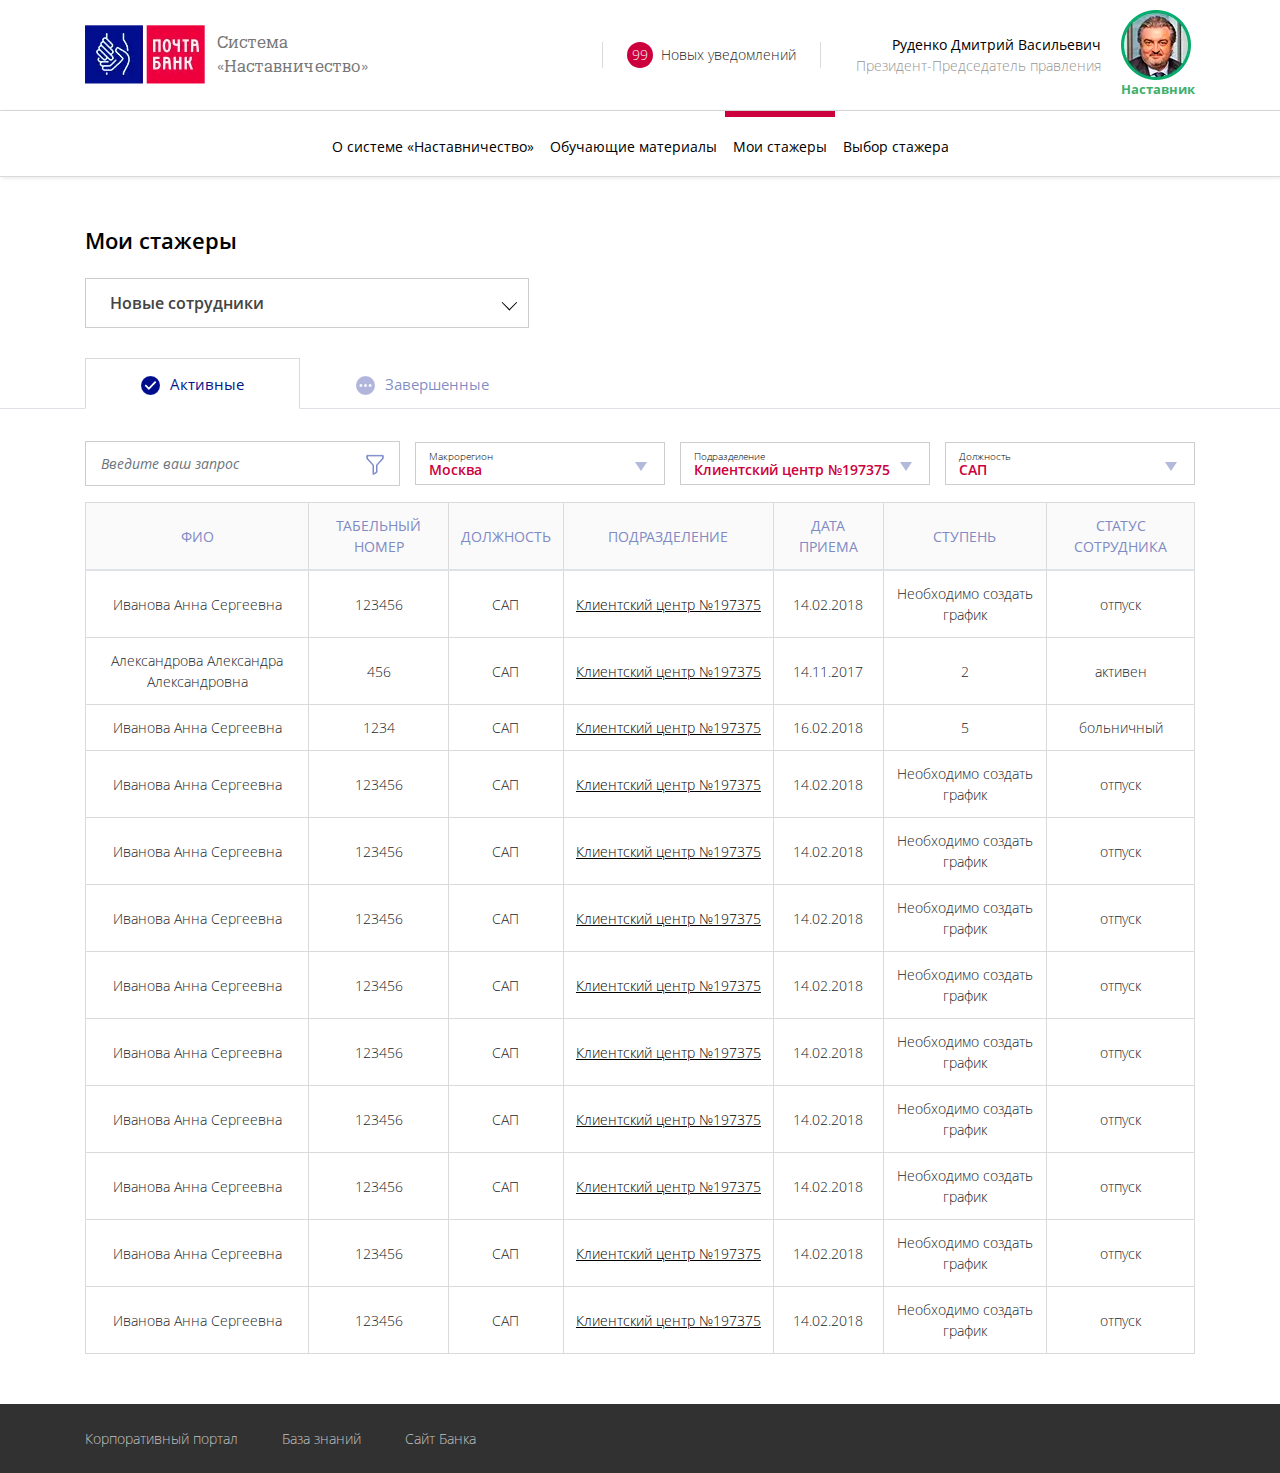
==== pochta_bank_test/index.html @ 2eabc4e5 "pochta" ====
<!DOCTYPE html>
<html lang="ru">
  <head>
    <meta charset="utf-8">
    <meta http-equiv="X-UA-Compatible" content="IE=edge">
    <title>Система 'Наставничество'</title>
    <meta name="theme-color" content="#fff">
    <meta name="apple-mobile-web-app-status-bar-style" content="black-translucent">
    <meta name="viewport" content="width=device-width, user-scalable=no, initial-scale=1.0, maximum-scale=1.0, minimum-scale=1.0">
    <link rel="shortcut icon" href="img/favicons/favicon.ico" type="image/x-icon">
    <link rel="icon" sizes="16x16" href="img/favicons/favicon-16x16.png" type="image/png">
    <link rel="icon" sizes="32x32" href="img/favicons/favicon-32x32.png" type="image/png">
    <link rel="apple-touch-icon-precomposed" href="img/favicons/apple-touch-icon-precomposed.png">
    <link rel="apple-touch-icon" href="img/favicons/apple-touch-icon.png">
    <link rel="apple-touch-icon" sizes="57x57" href="img/favicons/apple-touch-icon-57x57.png">
    <link rel="apple-touch-icon" sizes="60x60" href="img/favicons/apple-touch-icon-60x60.png">
    <link rel="apple-touch-icon" sizes="72x72" href="img/favicons/apple-touch-icon-72x72.png">
    <link rel="apple-touch-icon" sizes="76x76" href="img/favicons/apple-touch-icon-76x76.png">
    <link rel="apple-touch-icon" sizes="114x114" href="img/favicons/apple-touch-icon-114x114.png">
    <link rel="apple-touch-icon" sizes="120x120" href="img/favicons/apple-touch-icon-120x120.png">
    <link rel="apple-touch-icon" sizes="144x144" href="img/favicons/apple-touch-icon-144x144.png">
    <link rel="apple-touch-icon" sizes="152x152" href="img/favicons/apple-touch-icon-152x152.png">
    <link rel="apple-touch-icon" sizes="167x167" href="img/favicons/apple-touch-icon-167x167.png">
    <link rel="apple-touch-icon" sizes="180x180" href="img/favicons/apple-touch-icon-180x180.png">
    <link rel="apple-touch-icon" sizes="1024x1024" href="img/favicons/apple-touch-icon-1024x1024.png">
    <link rel="stylesheet" href="styles/main.min.css">
  </head>
  <body>
    <header>
      <div class="container">
        <div class="row justify-content-between align-items-center">
          <div class="left_part_header d-none d-md-flex">
            <div class="logo d-flex align-items-center"><a href="#"><img src="img/logo.webp" alt="Логотип"></a>
              <div class="logo_caption d-none d-lg-block">Система<br>«Наставничество»</div>
            </div>
          </div>
          <div class="right_part_header d-flex align-items-center">
            <div class="notices  align-items-center d-none d-lg-flex">
              <div class="notice_quantity">99</div>
              <p>Новых уведомлений</p>
            </div>
            <div class="master  d-flex align-items-center justify-content-end">
              <div class="master_name">
                <div class="full_master_name">Руденко Дмитрий Васильевич</div>
                <div class="position d-none d-lg-block">Президент-Председатель правления</div>
                <div class=" d-lg-none master_photo_caption">Наставник</div>
              </div>
              <div class="master_photo d-none d-md-block"><img src="img/user.webp" alt="Наставник">
                <div class="d-none d-lg-block master_photo_caption">Наставник</div>
              </div>
            </div>
            <div class="notices_mobile d-flex align-items-center d-lg-none">
              <div class="mail_img"><img src="img/mail.png" alt="mail">
                <div class="notice_quantity">99</div>
              </div>
            </div>
          </div>
        </div>
      </div>
    </header>
    <section class="header_nav">   
      <div class="container">
        <div class="logo_mobile visible_mobile d-md-none"><img src="img/logo.webp" alt="Логотип"></div>
        <nav class="navbar navbar-expand-md">
          <button class="hamburger_button hamburger d-md-none hamburger--collapse" type="button" data-toggle="collapse" data-target="#navbarSupportedContent" aria-controls="navbarSupportedContent" aria-expanded="false" aria-label="Toggle navigation"><span class="hamburger-box"><span class="hamburger-inner"></span></span><span class="navbar-toggler-icon"></span></button>
          <div class="collapse navbar-collapse" id="navbarSupportedContent">
            <ul class="navbar-nav">
              <li class="nav-item "><a class="nav-link" href="#">О системе «Наставничество»</a></li>
              <li class="nav-item "><a class="nav-link" href="#">Обучающие материалы</a></li>
              <li class="nav-item "><a class="nav-link active" href="#">Мои стажеры</a></li>
              <li class="nav-item "><a class="nav-link" href="#">Выбор стажера</a></li>
            </ul>
          </div>
        </nav>
      </div>
    </section>
    <div class="page_content">
      <div class="container">
        <h1>Мои стажеры</h1>
        <div class="dropdown_select">
          <select class="js-example-basic-single" name="state">
            <option value="new_employee">Новые сотрудники </option>
            <option value="new_employee1">Новые сотрудники 1</option>
            <option value="new_employee2">Новые сотрудники 2</option>
            <option value="new_employee3">Новые сотрудники 3</option>
            <option value="new_employee4">Новые сотрудники 4</option>
          </select>
        </div>
      </div>
    </div>
    <div class="tabs">
      <nav>
        <div class="nav-tabs-block">
          <div class="nav nav-tabs container" id="nav-tab" role="tablist"><a class="nav-item nav-link active" id="tab_active" data-toggle="tab" href="#tab_content_active" role="tab" aria-controls="tab_content_active" aria-selected="true"><img src="img/checked.png" alt="active">Активные</a><a class="nav-item nav-link" id="tab_finished" data-toggle="tab" href="#tab_content_finished" role="tab" aria-controls="tab_content_finished" aria-selected="false"><img src="img/more.png" alt="more">Завершенные</a></div>
        </div>
        <div class="tab-content container" id="nav-tabContent">
          <div class="tab-pane fade show active" id="tab_content_active" role="tabpanel" aria-labelledby="tab_active">
            <div class="table_filter">   
              <nav class="navbar">
                <form class="form-inline">
                  <div class="search_field">
                    <input class="form-control" type="text" placeholder="Введите ваш запрос" aria-label="Search">
                    <button class="search_submit" type="submit"><img src="img/filter.png" alt="Filter"></button>
                  </div>
                  <div class="select"> 
                    <label class="select_sup_label" for="state">Макрорегион        </label>
                    <select class="js-example-basic-single" name="state" id="state">
                      <option value="moscow">Москва</option>
                      <option value="north">Север</option>
                      <option value="ural">Урал</option>
                      <option value="povolzhie_south">Поволжье Юг</option>
                      <option value="povolzhie_north">Поволжье Север</option>
                      <option value="sibir">Сибирь</option>
                    </select>
                  </div>
                  <div class="select">
                    <label class="select_sup_label" for="units">Подразделение          </label>
                    <select class="js-example-basic-single" name="units" id="units">
                      <option value="197375">Клиентский центр №197375</option>
                      <option value="197375">Клиентский центр №197376</option>
                      <option value="197375">Клиентский центр №197377</option>
                      <option value="197375">Клиентский центр №197378</option>
                      <option value="197375">Клиентский центр №197379</option>
                      <option value="197375">Клиентский центр №197380</option>
                      <option value="197375">Клиентский центр №197375</option>
                      <option value="197375">Клиентский центр №197376</option>
                      <option value="197375">Клиентский центр №197377</option>
                      <option value="197375">Клиентский центр №197378</option>
                      <option value="197375">Клиентский центр №197379</option>
                      <option value="197375">Клиентский центр №197380</option>
                      <option value="197375">Клиентский центр №197380</option>
                      <option value="197375">Клиентский центр №197375</option>
                      <option value="197375">Клиентский центр №197376</option>
                      <option value="197375">Клиентский центр №197377</option>
                      <option value="197375">Клиентский центр №197378</option>
                      <option value="197375">Клиентский центр №197379</option>
                      <option value="197375">Клиентский центр №197380</option>
                    </select>
                  </div>
                  <div class="select">
                    <label class="select_sup_label" for="position">Должность      </label>
                    <select class="js-example-basic-single" name="position" id="position">
                      <option value="sap">САП</option>
                      <option value="sap">САП1</option>
                      <option value="sap">САП2</option>
                      <option value="sap">САП3</option>
                      <option value="sap">САП4</option>
                      <option value="sap">САП5</option>
                    </select>
                  </div>
                </form>
              </nav>
            </div>
            <div class="fake_table fake_table1">
              <div></div>
            </div>
            <div class="table table1">  
              <table class="table-hover">
                <thead>
                  <tr>
                    <th scope="col">ФИО</th>
                    <th scope="col">Табельный номер</th>
                    <th scope="col">Должность</th>
                    <th scope="col">Подразделение</th>
                    <th scope="col">Дата приема</th>
                    <th scope="col">Ступень</th>
                    <th scope="col">СТАТУС СОТРУДНИКА</th>
                  </tr>
                </thead>
                <tbody>
                  <tr>           
                    <td>Иванова Анна Сергеевна</td>
                    <td>123456</td>
                    <td>САП</td>
                    <td> <a class="table_units_a" href="#">Клиентский центр №197375</a></td>
                    <td>14.02.2018</td>
                    <td>Необходимо создать график</td>
                    <td>отпуск</td>
                  </tr>
                  <tr>           
                    <td>Александрова Александра Александровна</td>
                    <td>456</td>
                    <td>САП</td>
                    <td> <a class="table_units_a" href="#">Клиентский центр №197375</a></td>
                    <td>14.11.2017</td>
                    <td>2</td>
                    <td>активен</td>
                  </tr>
                  <tr>           
                    <td>Иванова Анна Сергеевна</td>
                    <td>1234</td>
                    <td>САП</td>
                    <td> <a class="table_units_a" href="#">Клиентский центр №197375</a></td>
                    <td>16.02.2018</td>
                    <td>5</td>
                    <td>больничный</td>
                  </tr>
                  <tr>           
                    <td>Иванова Анна Сергеевна</td>
                    <td>123456</td>
                    <td>САП</td>
                    <td> <a class="table_units_a" href="#">Клиентский центр №197375</a></td>
                    <td>14.02.2018</td>
                    <td>Необходимо создать график</td>
                    <td>отпуск</td>
                  </tr>
                  <tr>           
                    <td>Иванова Анна Сергеевна</td>
                    <td>123456</td>
                    <td>САП</td>
                    <td> <a class="table_units_a" href="#">Клиентский центр №197375</a></td>
                    <td>14.02.2018</td>
                    <td>Необходимо создать график</td>
                    <td>отпуск</td>
                  </tr>
                  <tr>           
                    <td>Иванова Анна Сергеевна</td>
                    <td>123456</td>
                    <td>САП</td>
                    <td> <a class="table_units_a" href="#">Клиентский центр №197375</a></td>
                    <td>14.02.2018</td>
                    <td>Необходимо создать график</td>
                    <td>отпуск</td>
                  </tr>
                  <tr>           
                    <td>Иванова Анна Сергеевна</td>
                    <td>123456</td>
                    <td>САП</td>
                    <td> <a class="table_units_a" href="#">Клиентский центр №197375</a></td>
                    <td>14.02.2018</td>
                    <td>Необходимо создать график</td>
                    <td>отпуск</td>
                  </tr>
                  <tr>           
                    <td>Иванова Анна Сергеевна</td>
                    <td>123456</td>
                    <td>САП</td>
                    <td> <a class="table_units_a" href="#">Клиентский центр №197375</a></td>
                    <td>14.02.2018</td>
                    <td>Необходимо создать график</td>
                    <td>отпуск</td>
                  </tr>
                  <tr>           
                    <td>Иванова Анна Сергеевна</td>
                    <td>123456</td>
                    <td>САП</td>
                    <td> <a class="table_units_a" href="#">Клиентский центр №197375</a></td>
                    <td>14.02.2018</td>
                    <td>Необходимо создать график</td>
                    <td>отпуск</td>
                  </tr>
                  <tr>           
                    <td>Иванова Анна Сергеевна</td>
                    <td>123456</td>
                    <td>САП</td>
                    <td> <a class="table_units_a" href="#">Клиентский центр №197375</a></td>
                    <td>14.02.2018</td>
                    <td>Необходимо создать график</td>
                    <td>отпуск</td>
                  </tr>
                  <tr>           
                    <td>Иванова Анна Сергеевна</td>
                    <td>123456</td>
                    <td>САП</td>
                    <td> <a class="table_units_a" href="#">Клиентский центр №197375</a></td>
                    <td>14.02.2018</td>
                    <td>Необходимо создать график</td>
                    <td>отпуск</td>
                  </tr>
                  <tr>           
                    <td>Иванова Анна Сергеевна</td>
                    <td>123456</td>
                    <td>САП</td>
                    <td> <a class="table_units_a" href="#">Клиентский центр №197375</a></td>
                    <td>14.02.2018</td>
                    <td>Необходимо создать график</td>
                    <td>отпуск</td>
                  </tr>
                </tbody>
              </table>
            </div>
          </div>
          <div class="tab-pane fade" id="tab_content_finished" role="tabpanel" aria-labelledby="tab_finished">
            <div class="table_filter">   
              <nav class="navbar">
                <form class="form-inline">
                  <div class="search_field">
                    <input class="form-control" type="text" placeholder="Введите ваш запрос" aria-label="Search">
                    <button class="search_submit" type="submit"><img src="img/filter.png" alt="Filter"></button>
                  </div>
                  <div class="select"> 
                    <label class="select_sup_label" for="state2">Макрорегион        </label>
                    <select class="js-example-basic-single" name="state" id="state2">
                      <option value="moscow">Москва</option>
                      <option value="north">Север</option>
                      <option value="ural">Урал</option>
                      <option value="povolzhie_south">Поволжье Юг</option>
                      <option value="povolzhie_north">Поволжье Север</option>
                      <option value="sibir">Сибирь</option>
                    </select>
                  </div>
                  <div class="select">
                    <label class="select_sup_label" for="units2">Подразделение          </label>
                    <select class="js-example-basic-single" name="units" id="units2">
                      <option value="197375">Клиентский центр №197375</option>
                      <option value="197375">Клиентский центр №197376</option>
                      <option value="197375">Клиентский центр №197377</option>
                      <option value="197375">Клиентский центр №197378</option>
                      <option value="197375">Клиентский центр №197379</option>
                      <option value="197375">Клиентский центр №197380</option>
                    </select>
                  </div>
                  <div class="select">
                    <label class="select_sup_label" for="position2">Должность      </label>
                    <select class="js-example-basic-single" name="position" id="position2">
                      <option value="sap">САП</option>
                      <option value="sap">САП1</option>
                      <option value="sap">САП2</option>
                      <option value="sap">САП3</option>
                      <option value="sap">САП4</option>
                      <option value="sap">САП5</option>
                    </select>
                  </div>
                </form>
              </nav>
            </div>
            <div class="fake_table fake_table2">
              <div></div>
            </div>
            <div class="table table2">
              <table class="table-hover"> 
                <thead>
                  <tr>
                    <th scope="col">ФИО</th>
                    <th scope="col">Табельный номер</th>
                    <th scope="col">Должность</th>
                    <th scope="col">Подразделение</th>
                    <th scope="col">Дата приема</th>
                    <th scope="col">Ступень</th>
                    <th scope="col">СТАТУС СОТРУДНИКА</th>
                  </tr>
                </thead>
                <tbody>
                  <tr>           
                    <td>Иванова Анна Сергеевна</td>
                    <td>123456</td>
                    <td>САП</td>
                    <td> <a class="table_units_a" href="#">Клиентский центр №197375</a></td>
                    <td>14.02.2018</td>
                    <td>Необходимо создать график</td>
                    <td>отпуск</td>
                  </tr>
                  <tr>           
                    <td>Александрова Александра Александровна</td>
                    <td>456</td>
                    <td>САП</td>
                    <td> <a class="table_units_a" href="#">Клиентский центр №197375</a></td>
                    <td>14.11.2017</td>
                    <td>2</td>
                    <td>активен</td>
                  </tr>
                  <tr>           
                    <td>Иванова Анна Сергеевна</td>
                    <td>1234</td>
                    <td>САП</td>
                    <td> <a class="table_units_a" href="#">Клиентский центр №197375</a></td>
                    <td>16.02.2018</td>
                    <td>5</td>
                    <td>больничный</td>
                  </tr>
                  <tr>           
                    <td>Иванова Анна Сергеевна</td>
                    <td>123456</td>
                    <td>САП</td>
                    <td> <a class="table_units_a" href="#">Клиентский центр №197375</a></td>
                    <td>14.02.2018</td>
                    <td>Необходимо создать график</td>
                    <td>отпуск</td>
                  </tr>
                  <tr>           
                    <td>Иванова Анна Сергеевна</td>
                    <td>123456</td>
                    <td>САП</td>
                    <td> <a class="table_units_a" href="#">Клиентский центр №197375</a></td>
                    <td>14.02.2018</td>
                    <td>Необходимо создать график</td>
                    <td>отпуск</td>
                  </tr>
                  <tr>           
                    <td>Иванова Анна Сергеевна</td>
                    <td>123456</td>
                    <td>САП</td>
                    <td> <a class="table_units_a" href="#">Клиентский центр №197375</a></td>
                    <td>14.02.2018</td>
                    <td>Необходимо создать график</td>
                    <td>отпуск</td>
                  </tr>
                  <tr>           
                    <td>Иванова Анна Сергеевна</td>
                    <td>123456</td>
                    <td>САП</td>
                    <td> <a class="table_units_a" href="#">Клиентский центр №197375</a></td>
                    <td>14.02.2018</td>
                    <td>Необходимо создать график</td>
                    <td>отпуск</td>
                  </tr>
                  <tr>           
                    <td>Иванова Анна Сергеевна</td>
                    <td>123456</td>
                    <td>САП</td>
                    <td> <a class="table_units_a" href="#">Клиентский центр №197375</a></td>
                    <td>14.02.2018</td>
                    <td>Необходимо создать график</td>
                    <td>отпуск</td>
                  </tr>
                  <tr>           
                    <td>Иванова Анна Сергеевна</td>
                    <td>123456</td>
                    <td>САП</td>
                    <td> <a class="table_units_a" href="#">Клиентский центр №197375</a></td>
                    <td>14.02.2018</td>
                    <td>Необходимо создать график</td>
                    <td>отпуск</td>
                  </tr>
                  <tr>           
                    <td>Иванова Анна Сергеевна</td>
                    <td>123456</td>
                    <td>САП</td>
                    <td> <a class="table_units_a" href="#">Клиентский центр №197375</a></td>
                    <td>14.02.2018</td>
                    <td>Необходимо создать график</td>
                    <td>отпуск</td>
                  </tr>
                  <tr>           
                    <td>Иванова Анна Сергеевна</td>
                    <td>123456</td>
                    <td>САП</td>
                    <td> <a class="table_units_a" href="#">Клиентский центр №197375</a></td>
                    <td>14.02.2018</td>
                    <td>Необходимо создать график</td>
                    <td>отпуск</td>
                  </tr>
                  <tr>           
                    <td>Иванова Анна Сергеевна</td>
                    <td>123456</td>
                    <td>САП</td>
                    <td> <a class="table_units_a" href="#">Клиентский центр №197375</a></td>
                    <td>14.02.2018</td>
                    <td>Необходимо создать график</td>
                    <td>отпуск</td>
                  </tr>
                </tbody>
              </table>
            </div>
          </div>
        </div>
      </nav>
    </div>
    <footer>
      <div class="container">
        <div class="row"><a class="footer_nav_a" href="#">Корпоративный портал</a><a class="footer_nav_a" href="#">База знаний</a><a class="footer_nav_a" href="#">Сайт Банка</a></div>
      </div>
    </footer>
    <script src="js/main.min.js"></script>
    <script src="js/vendor.min.js"></script>
  </body>
</html>
---- pochta_bank_test/styles/main.min.css ----
abbr[title]{-webkit-text-decoration:underline dotted}button,input,optgroup,select,textarea{font-family:inherit;font-size:100%;line-height:1.15}[type=button]:-moz-focusring,[type=reset]:-moz-focusring,[type=submit]:-moz-focusring,button:-moz-focusring{outline:ButtonText dotted 1px}legend{-webkit-box-sizing:border-box;box-sizing:border-box;color:inherit;max-width:100%}[type=checkbox],[type=radio]{-webkit-box-sizing:border-box;box-sizing:border-box;padding:0}[type=search]{-webkit-appearance:textfield;outline-offset:-2px;outline-offset:-2px;-webkit-appearance:none}::-webkit-file-upload-button{-webkit-appearance:button;font:inherit}details{display:block}:root{--blue:#007bff;--indigo:#6610f2;--purple:#6f42c1;--pink:#e83e8c;--red:#dc3545;--orange:#fd7e14;--yellow:#ffc107;--green:#28a745;--teal:#20c997;--cyan:#17a2b8;--white:#fff;--gray:#6c757d;--gray-dark:#343a40;--primary:#007bff;--secondary:#6c757d;--success:#28a745;--info:#17a2b8;--warning:#ffc107;--danger:#dc3545;--light:#f8f9fa;--dark:#343a40;--breakpoint-xs:0;--breakpoint-sm:576px;--breakpoint-md:768px;--breakpoint-lg:992px;--breakpoint-xl:1200px;--font-family-sans-serif:-apple-system,BlinkMacSystemFont,"Segoe UI",Roboto,"Helvetica Neue",Arial,"Noto Sans",sans-serif,"Apple Color Emoji","Segoe UI Emoji","Segoe UI Symbol","Noto Color Emoji";--font-family-monospace:SFMono-Regular,Menlo,Monaco,Consolas,"Liberation Mono","Courier New",monospace}*,::after,::before{-webkit-box-sizing:border-box;box-sizing:border-box}html{-webkit-text-size-adjust:100%;font-family:sans-serif;line-height:1.15;-webkit-text-size-adjust:100%;-webkit-tap-highlight-color:rgba(0,0,0,0)}article,aside,figcaption,figure,footer,header,hgroup,main,nav,section{display:block}body{margin:0;font-family:-apple-system,BlinkMacSystemFont,"Segoe UI",Roboto,"Helvetica Neue",Arial,"Noto Sans",sans-serif,"Apple Color Emoji","Segoe UI Emoji","Segoe UI Symbol","Noto Color Emoji";line-height:1.5}[tabindex="-1"]:focus{outline:0!important}hr{-webkit-box-sizing:content-box;box-sizing:content-box;height:0;overflow:visible}dl,ol,p,ul{margin-top:0;margin-bottom:1rem}abbr[data-original-title],abbr[title]{text-decoration:underline;-webkit-text-decoration:underline dotted;text-decoration:underline dotted;cursor:help;border-bottom:0;-webkit-text-decoration-skip-ink:none;text-decoration-skip-ink:none}address{margin-bottom:1rem;font-style:normal;line-height:inherit}ol ol,ol ul,ul ol,ul ul{margin-bottom:0}dt{font-weight:700}dd{margin-bottom:.5rem;margin-left:0}blockquote,figure{margin:0 0 1rem}b,strong{font-weight:bolder}sub,sup{position:relative;font-size:75%;line-height:0;vertical-align:baseline}sub{bottom:-.25em}sup{top:-.5em}a{color:#007bff;text-decoration:none;background-color:transparent}a:hover{color:#0056b3;text-decoration:underline}a:not([href]):not([tabindex]){color:inherit;text-decoration:none}a:not([href]):not([tabindex]):focus,a:not([href]):not([tabindex]):hover{color:inherit;text-decoration:none}a:not([href]):not([tabindex]):focus{outline:0}code,kbd,pre,samp{font-family:SFMono-Regular,Menlo,Monaco,Consolas,"Liberation Mono","Courier New",monospace;font-size:1em}pre{margin-top:0;margin-bottom:1rem;overflow:auto}img{vertical-align:middle;border-style:none}svg{overflow:hidden;vertical-align:middle}table{border-collapse:collapse}caption{padding-top:.75rem;padding-bottom:.75rem;color:#6c757d;text-align:left;caption-side:bottom}th{text-align:inherit}label{display:inline-block;margin-bottom:.5rem}button{border-radius:0}button:focus{outline:dotted 1px;outline:-webkit-focus-ring-color auto 5px}button,input,optgroup,select,textarea{margin:0;font-family:inherit;font-size:inherit;line-height:inherit}button,input{overflow:visible}button,select{text-transform:none}select{word-wrap:normal}[type=button],[type=reset],[type=submit],button{-webkit-appearance:button}[type=button]:not(:disabled),[type=reset]:not(:disabled),[type=submit]:not(:disabled),button:not(:disabled){cursor:pointer}[type=button]::-moz-focus-inner,[type=reset]::-moz-focus-inner,[type=submit]::-moz-focus-inner,button::-moz-focus-inner{padding:0;border-style:none}input[type=checkbox],input[type=radio]{-webkit-box-sizing:border-box;box-sizing:border-box;padding:0}input[type=date],input[type=datetime-local],input[type=month],input[type=time]{-webkit-appearance:listbox}textarea{overflow:auto;resize:vertical}fieldset{min-width:0;padding:0;margin:0;border:0}legend{display:block;width:100%;max-width:100%;padding:0;margin-bottom:.5rem;font-size:1.5rem;line-height:inherit;color:inherit;white-space:normal}progress{vertical-align:baseline}[type=number]::-webkit-inner-spin-button,[type=number]::-webkit-outer-spin-button{height:auto}[type=search]::-webkit-search-decoration{-webkit-appearance:none}::-webkit-file-upload-button{font:inherit;-webkit-appearance:button}output{display:inline-block}summary{display:list-item;cursor:pointer}template{display:none}[hidden]{display:none!important}.h1,.h2,.h3,.h4,.h5,.h6,h1,h2,h3,h4,h5,h6{margin-bottom:.5rem;font-weight:500;line-height:1.2}.h1,h1{font-size:2.5rem}.h2,h2{font-size:2rem}.h3,h3{font-size:1.75rem}.h4,h4{font-size:1.5rem}.h5,h5{font-size:1.25rem}.h6,h6{font-size:1rem}.lead{font-size:1.25rem;font-weight:300}.display-1{font-size:6rem;font-weight:300;line-height:1.2}.display-2{font-size:5.5rem;font-weight:300;line-height:1.2}.display-3{font-size:4.5rem;font-weight:300;line-height:1.2}.display-4{font-size:3.5rem;font-weight:300;line-height:1.2}hr{margin-top:1rem;margin-bottom:1rem;border:0;border-top:1px solid rgba(0,0,0,.1)}.small,small{font-size:80%;font-weight:400}.mark,mark{padding:.2em;background-color:#fcf8e3}.list-inline,.list-unstyled{padding-left:0;list-style:none}.list-inline-item{display:inline-block}.list-inline-item:not(:last-child){margin-right:.5rem}.initialism{font-size:90%;text-transform:uppercase}.blockquote{margin-bottom:1rem;font-size:1.25rem}.blockquote-footer{display:block;font-size:80%;color:#6c757d}.blockquote-footer::before{content:"\2014\00A0"}.img-fluid{max-width:100%;height:auto}.img-thumbnail{padding:.25rem;background-color:#fff;border:1px solid #dee2e6;border-radius:.25rem;max-width:100%;height:auto}.figure{display:inline-block}.figure-img{margin-bottom:.5rem;line-height:1}.figure-caption{font-size:90%;color:#6c757d}code{font-size:87.5%;color:#e83e8c;word-break:break-word}a>code{color:inherit}kbd{padding:.2rem .4rem;font-size:87.5%;color:#fff;background-color:#212529;border-radius:.2rem}kbd kbd{padding:0;font-size:100%;font-weight:700}pre{display:block;font-size:87.5%;color:#212529}pre code{font-size:inherit;color:inherit;word-break:normal}.pre-scrollable{max-height:340px;overflow-y:scroll}.container,.container-fluid{width:100%;padding-right:15px;padding-left:15px;margin-right:auto;margin-left:auto}.row{display:-webkit-box;display:-ms-flexbox;display:flex;-ms-flex-wrap:wrap;flex-wrap:wrap}.no-gutters{margin-right:0;margin-left:0}.no-gutters>.col,.no-gutters>[class*=col-]{padding-right:0;padding-left:0}.col,.col-1,.col-10,.col-11,.col-12,.col-2,.col-3,.col-4,.col-5,.col-6,.col-7,.col-8,.col-9,.col-auto,.col-lg,.col-lg-1,.col-lg-10,.col-lg-11,.col-lg-12,.col-lg-2,.col-lg-3,.col-lg-4,.col-lg-5,.col-lg-6,.col-lg-7,.col-lg-8,.col-lg-9,.col-lg-auto,.col-md,.col-md-1,.col-md-10,.col-md-11,.col-md-12,.col-md-2,.col-md-3,.col-md-4,.col-md-5,.col-md-6,.col-md-7,.col-md-8,.col-md-9,.col-md-auto,.col-sm,.col-sm-1,.col-sm-10,.col-sm-11,.col-sm-12,.col-sm-2,.col-sm-3,.col-sm-4,.col-sm-5,.col-sm-6,.col-sm-7,.col-sm-8,.col-sm-9,.col-sm-auto,.col-xl,.col-xl-1,.col-xl-10,.col-xl-11,.col-xl-12,.col-xl-2,.col-xl-3,.col-xl-4,.col-xl-5,.col-xl-6,.col-xl-7,.col-xl-8,.col-xl-9,.col-xl-auto{position:relative;width:100%;padding-right:15px;padding-left:15px}.col{-ms-flex-preferred-size:0;flex-basis:0;-webkit-box-flex:1;-ms-flex-positive:1;flex-grow:1;max-width:100%}.col-auto{-webkit-box-flex:0;-ms-flex:0 0 auto;flex:0 0 auto;width:auto;max-width:100%}.col-1{-webkit-box-flex:0;-ms-flex:0 0 8.33333%;flex:0 0 8.33333%;max-width:8.33333%}.col-2{-webkit-box-flex:0;-ms-flex:0 0 16.66667%;flex:0 0 16.66667%;max-width:16.66667%}.col-3{-webkit-box-flex:0;-ms-flex:0 0 25%;flex:0 0 25%;max-width:25%}.col-4{-webkit-box-flex:0;-ms-flex:0 0 33.33333%;flex:0 0 33.33333%;max-width:33.33333%}.col-5{-webkit-box-flex:0;-ms-flex:0 0 41.66667%;flex:0 0 41.66667%;max-width:41.66667%}.col-6{-webkit-box-flex:0;-ms-flex:0 0 50%;flex:0 0 50%;max-width:50%}.col-7{-webkit-box-flex:0;-ms-flex:0 0 58.33333%;flex:0 0 58.33333%;max-width:58.33333%}.col-8{-webkit-box-flex:0;-ms-flex:0 0 66.66667%;flex:0 0 66.66667%;max-width:66.66667%}.col-9{-webkit-box-flex:0;-ms-flex:0 0 75%;flex:0 0 75%;max-width:75%}.col-10{-webkit-box-flex:0;-ms-flex:0 0 83.33333%;flex:0 0 83.33333%;max-width:83.33333%}.col-11{-webkit-box-flex:0;-ms-flex:0 0 91.66667%;flex:0 0 91.66667%;max-width:91.66667%}.col-12{-webkit-box-flex:0;-ms-flex:0 0 100%;flex:0 0 100%;max-width:100%}.order-first{-webkit-box-ordinal-group:0;-ms-flex-order:-1;order:-1}.order-last{-webkit-box-ordinal-group:14;-ms-flex-order:13;order:13}.order-0{-webkit-box-ordinal-group:1;-ms-flex-order:0;order:0}.order-1{-webkit-box-ordinal-group:2;-ms-flex-order:1;order:1}.order-2{-webkit-box-ordinal-group:3;-ms-flex-order:2;order:2}.order-3{-webkit-box-ordinal-group:4;-ms-flex-order:3;order:3}.order-4{-webkit-box-ordinal-group:5;-ms-flex-order:4;order:4}.order-5{-webkit-box-ordinal-group:6;-ms-flex-order:5;order:5}.order-6{-webkit-box-ordinal-group:7;-ms-flex-order:6;order:6}.order-7{-webkit-box-ordinal-group:8;-ms-flex-order:7;order:7}.order-8{-webkit-box-ordinal-group:9;-ms-flex-order:8;order:8}.order-9{-webkit-box-ordinal-group:10;-ms-flex-order:9;order:9}.order-10{-webkit-box-ordinal-group:11;-ms-flex-order:10;order:10}.order-11{-webkit-box-ordinal-group:12;-ms-flex-order:11;order:11}.order-12{-webkit-box-ordinal-group:13;-ms-flex-order:12;order:12}.offset-1{margin-left:8.33333%}.offset-2{margin-left:16.66667%}.offset-3{margin-left:25%}.offset-4{margin-left:33.33333%}.offset-5{margin-left:41.66667%}.offset-6{margin-left:50%}.offset-7{margin-left:58.33333%}.offset-8{margin-left:66.66667%}.offset-9{margin-left:75%}.offset-10{margin-left:83.33333%}.offset-11{margin-left:91.66667%}.table{width:100%;color:#212529}.table td,.table th{padding:.75rem;border-top:1px solid #dee2e6}.table thead th{border-bottom:2px solid #dee2e6;background-color:#fafafa;color:#7f8ac4;vertical-align:middle;text-transform:uppercase;font-weight:400}.table tbody+tbody{border-top:2px solid #dee2e6}.table-sm td,.table-sm th{padding:.3rem}.table-bordered,.table-bordered td,.table-bordered th{border:1px solid #dee2e6}.table-bordered thead td,.table-bordered thead th{border-bottom-width:2px}.table-borderless tbody+tbody,.table-borderless td,.table-borderless th,.table-borderless thead th{border:0}.table-striped tbody tr:nth-of-type(odd){background-color:rgba(0,0,0,.05)}.table-hover tbody tr:hover{color:#212529;background-color:rgba(0,0,0,.075)}.table-primary,.table-primary>td,.table-primary>th{background-color:#b8daff}.table-primary tbody+tbody,.table-primary td,.table-primary th,.table-primary thead th{border-color:#7abaff}.table-hover .table-primary:hover,.table-hover .table-primary:hover>td,.table-hover .table-primary:hover>th{background-color:#9fcdff}.table-secondary,.table-secondary>td,.table-secondary>th{background-color:#d6d8db}.table-secondary tbody+tbody,.table-secondary td,.table-secondary th,.table-secondary thead th{border-color:#b3b7bb}.table-hover .table-secondary:hover,.table-hover .table-secondary:hover>td,.table-hover .table-secondary:hover>th{background-color:#c8cbcf}.table-success,.table-success>td,.table-success>th{background-color:#c3e6cb}.table-success tbody+tbody,.table-success td,.table-success th,.table-success thead th{border-color:#8fd19e}.table-hover .table-success:hover,.table-hover .table-success:hover>td,.table-hover .table-success:hover>th{background-color:#b1dfbb}.table-info,.table-info>td,.table-info>th{background-color:#bee5eb}.table-info tbody+tbody,.table-info td,.table-info th,.table-info thead th{border-color:#86cfda}.table-hover .table-info:hover,.table-hover .table-info:hover>td,.table-hover .table-info:hover>th{background-color:#abdde5}.table-warning,.table-warning>td,.table-warning>th{background-color:#ffeeba}.table-warning tbody+tbody,.table-warning td,.table-warning th,.table-warning thead th{border-color:#ffdf7e}.table-hover .table-warning:hover,.table-hover .table-warning:hover>td,.table-hover .table-warning:hover>th{background-color:#ffe8a1}.table-danger,.table-danger>td,.table-danger>th{background-color:#f5c6cb}.table-danger tbody+tbody,.table-danger td,.table-danger th,.table-danger thead th{border-color:#ed969e}.table-hover .table-danger:hover,.table-hover .table-danger:hover>td,.table-hover .table-danger:hover>th{background-color:#f1b0b7}.table-light,.table-light>td,.table-light>th{background-color:#fdfdfe}.table-light tbody+tbody,.table-light td,.table-light th,.table-light thead th{border-color:#fbfcfc}.table-hover .table-light:hover,.table-hover .table-light:hover>td,.table-hover .table-light:hover>th{background-color:#ececf6}.table-dark,.table-dark>td,.table-dark>th{background-color:#c6c8ca}.table-dark tbody+tbody,.table-dark td,.table-dark th,.table-dark thead th{border-color:#95999c}.table-hover .table-dark:hover,.table-hover .table-dark:hover>td,.table-hover .table-dark:hover>th{background-color:#b9bbbe}.table-active,.table-active>td,.table-active>th,.table-hover .table-active:hover,.table-hover .table-active:hover>td,.table-hover .table-active:hover>th{background-color:rgba(0,0,0,.075)}.table .thead-dark th{color:#fff;background-color:#343a40;border-color:#454d55}.table .thead-light th{color:#495057;background-color:#e9ecef;border-color:#dee2e6}.table-dark{color:#fff;background-color:#343a40}.table-dark td,.table-dark th,.table-dark thead th{border-color:#454d55}.table-dark.table-bordered{border:0}.table-dark.table-striped tbody tr:nth-of-type(odd){background-color:rgba(255,255,255,.05)}.table-dark.table-hover tbody tr:hover{color:#fff;background-color:rgba(255,255,255,.075)}.table-responsive{display:block;width:100%;overflow-x:auto;-webkit-overflow-scrolling:touch}.table-responsive>.table-bordered{border:0}.form-control{display:block;width:100%;height:calc(1.5em + .75rem + 2px);padding:.375rem .75rem;font-size:1rem;font-weight:400;line-height:1.5;color:#495057;background-color:#fff;background-clip:padding-box;border:1px solid #ced4da;border-radius:.25rem;-webkit-transition:border-color .15s ease-in-out,-webkit-box-shadow .15s ease-in-out;transition:border-color .15s ease-in-out,box-shadow .15s ease-in-out,-webkit-box-shadow .15s ease-in-out;-o-transition:border-color .15s ease-in-out,box-shadow .15s ease-in-out}.form-control::-ms-expand{background-color:transparent;border:0}.form-control:focus{color:#495057;background-color:#fff;border-color:#80bdff;outline:0;-webkit-box-shadow:0 0 0 .2rem rgba(0,123,255,.25);box-shadow:0 0 0 .2rem rgba(0,123,255,.25)}.form-control::-webkit-input-placeholder{color:#6c757d;opacity:1}.form-control::-moz-placeholder{color:#6c757d;opacity:1}.form-control:-ms-input-placeholder{color:#6c757d;opacity:1}.form-control::-ms-input-placeholder{color:#6c757d;opacity:1}.form-control::placeholder{color:#6c757d;opacity:1}.form-control:disabled,.form-control[readonly]{background-color:#e9ecef;opacity:1}select.form-control:focus::-ms-value{color:#495057;background-color:#fff}.form-control-file,.form-control-range{display:block;width:100%}.col-form-label{padding-top:calc(.375rem + 1px);padding-bottom:calc(.375rem + 1px);margin-bottom:0;font-size:inherit;line-height:1.5}.col-form-label-lg{padding-top:calc(.5rem + 1px);padding-bottom:calc(.5rem + 1px);font-size:1.25rem;line-height:1.5}.col-form-label-sm{padding-top:calc(.25rem + 1px);padding-bottom:calc(.25rem + 1px);font-size:.875rem;line-height:1.5}.form-control-plaintext{display:block;width:100%;padding-top:.375rem;padding-bottom:.375rem;margin-bottom:0;line-height:1.5;color:#212529;background-color:transparent;border:solid transparent;border-width:1px 0}.form-control-plaintext.form-control-lg,.form-control-plaintext.form-control-sm{padding-right:0;padding-left:0}.form-control-sm{height:calc(1.5em + .5rem + 2px);padding:.25rem .5rem;font-size:.875rem;line-height:1.5;border-radius:.2rem}.form-control-lg{height:calc(1.5em + 1rem + 2px);padding:.5rem 1rem;font-size:1.25rem;line-height:1.5;border-radius:.3rem}select.form-control[multiple],select.form-control[size],textarea.form-control{height:auto}.form-group{margin-bottom:1rem}.form-text{display:block;margin-top:.25rem}.form-row{display:-webkit-box;display:-ms-flexbox;display:flex;-ms-flex-wrap:wrap;flex-wrap:wrap;margin-right:-5px;margin-left:-5px}.form-row>.col,.form-row>[class*=col-]{padding-right:5px;padding-left:5px}.form-check{position:relative;display:block;padding-left:1.25rem}.form-check-input{position:absolute;margin-top:.3rem;margin-left:-1.25rem}.form-check-input:disabled~.form-check-label{color:#6c757d}.form-check-label{margin-bottom:0}.form-check-inline{display:-webkit-inline-box;display:-ms-inline-flexbox;display:inline-flex;-webkit-box-align:center;-ms-flex-align:center;align-items:center;padding-left:0;margin-right:.75rem}.form-check-inline .form-check-input{position:static;margin-top:0;margin-right:.3125rem;margin-left:0}.valid-feedback{display:none;width:100%;margin-top:.25rem;font-size:80%;color:#28a745}.valid-tooltip{position:absolute;top:100%;z-index:5;display:none;max-width:100%;padding:.25rem .5rem;margin-top:.1rem;font-size:.875rem;line-height:1.5;color:#fff;background-color:rgba(40,167,69,.9);border-radius:.25rem}.form-control.is-valid,.was-validated .form-control:valid{border-color:#28a745;padding-right:calc(1.5em + .75rem);background-image:url("data:image/svg+xml,%3csvg xmlns='http://www.w3.org/2000/svg' viewBox='0 0 8 8'%3e%3cpath fill='%2328a745' d='M2.3 6.73L.6 4.53c-.4-1.04.46-1.4 1.1-.8l1.1 1.4 3.4-3.8c.6-.63 1.6-.27 1.2.7l-4 4.6c-.43.5-.8.4-1.1.1z'/%3e%3c/svg%3e");background-repeat:no-repeat;background-position:center right calc(.375em + .1875rem);background-size:calc(.75em + .375rem) calc(.75em + .375rem)}.form-control.is-valid:focus,.was-validated .form-control:valid:focus{border-color:#28a745;-webkit-box-shadow:0 0 0 .2rem rgba(40,167,69,.25);box-shadow:0 0 0 .2rem rgba(40,167,69,.25)}.form-control.is-valid~.valid-feedback,.form-control.is-valid~.valid-tooltip,.was-validated .form-control:valid~.valid-feedback,.was-validated .form-control:valid~.valid-tooltip{display:block}.was-validated textarea.form-control:valid,textarea.form-control.is-valid{padding-right:calc(1.5em + .75rem);background-position:top calc(.375em + .1875rem) right calc(.375em + .1875rem)}.custom-select.is-valid,.was-validated .custom-select:valid{border-color:#28a745;padding-right:calc((1em + .75rem) * 3 / 4 + 1.75rem);background:url("data:image/svg+xml,%3csvg xmlns='http://www.w3.org/2000/svg' viewBox='0 0 4 5'%3e%3cpath fill='%23343a40' d='M2 0L0 2h4zm0 5L0 3h4z'/%3e%3c/svg%3e") right center/8px 10px no-repeat,url("data:image/svg+xml,%3csvg xmlns='http://www.w3.org/2000/svg' viewBox='0 0 8 8'%3e%3cpath fill='%2328a745' d='M2.3 6.73L.6 4.53c-.4-1.04.46-1.4 1.1-.8l1.1 1.4 3.4-3.8c.6-.63 1.6-.27 1.2.7l-4 4.6c-.43.5-.8.4-1.1.1z'/%3e%3c/svg%3e") center right/calc(.75em + .375rem) calc(.75em + .375rem) no-repeat #fff}.custom-select.is-valid:focus,.was-validated .custom-select:valid:focus{border-color:#28a745;-webkit-box-shadow:0 0 0 .2rem rgba(40,167,69,.25);box-shadow:0 0 0 .2rem rgba(40,167,69,.25)}.custom-select.is-valid~.valid-feedback,.custom-select.is-valid~.valid-tooltip,.was-validated .custom-select:valid~.valid-feedback,.was-validated .custom-select:valid~.valid-tooltip{display:block}.form-control-file.is-valid~.valid-feedback,.form-control-file.is-valid~.valid-tooltip,.was-validated .form-control-file:valid~.valid-feedback,.was-validated .form-control-file:valid~.valid-tooltip{display:block}.form-check-input.is-valid~.form-check-label,.was-validated .form-check-input:valid~.form-check-label{color:#28a745}.form-check-input.is-valid~.valid-feedback,.form-check-input.is-valid~.valid-tooltip,.was-validated .form-check-input:valid~.valid-feedback,.was-validated .form-check-input:valid~.valid-tooltip{display:block}.custom-control-input.is-valid~.custom-control-label,.was-validated .custom-control-input:valid~.custom-control-label{color:#28a745}.custom-control-input.is-valid~.custom-control-label::before,.was-validated .custom-control-input:valid~.custom-control-label::before{border-color:#28a745}.custom-control-input.is-valid~.valid-feedback,.custom-control-input.is-valid~.valid-tooltip,.was-validated .custom-control-input:valid~.valid-feedback,.was-validated .custom-control-input:valid~.valid-tooltip{display:block}.custom-control-input.is-valid:checked~.custom-control-label::before,.was-validated .custom-control-input:valid:checked~.custom-control-label::before{border-color:#34ce57;background-color:#34ce57}.custom-control-input.is-valid:focus~.custom-control-label::before,.was-validated .custom-control-input:valid:focus~.custom-control-label::before{-webkit-box-shadow:0 0 0 .2rem rgba(40,167,69,.25);box-shadow:0 0 0 .2rem rgba(40,167,69,.25)}.custom-control-input.is-valid:focus:not(:checked)~.custom-control-label::before,.was-validated .custom-control-input:valid:focus:not(:checked)~.custom-control-label::before{border-color:#28a745}.custom-file-input.is-valid~.custom-file-label,.was-validated .custom-file-input:valid~.custom-file-label{border-color:#28a745}.custom-file-input.is-valid~.valid-feedback,.custom-file-input.is-valid~.valid-tooltip,.was-validated .custom-file-input:valid~.valid-feedback,.was-validated .custom-file-input:valid~.valid-tooltip{display:block}.custom-file-input.is-valid:focus~.custom-file-label,.was-validated .custom-file-input:valid:focus~.custom-file-label{border-color:#28a745;-webkit-box-shadow:0 0 0 .2rem rgba(40,167,69,.25);box-shadow:0 0 0 .2rem rgba(40,167,69,.25)}.invalid-feedback{display:none;width:100%;margin-top:.25rem;font-size:80%;color:#dc3545}.invalid-tooltip{position:absolute;top:100%;z-index:5;display:none;max-width:100%;padding:.25rem .5rem;margin-top:.1rem;font-size:.875rem;line-height:1.5;color:#fff;background-color:rgba(220,53,69,.9);border-radius:.25rem}.form-control.is-invalid,.was-validated .form-control:invalid{border-color:#dc3545;padding-right:calc(1.5em + .75rem);background-image:url("data:image/svg+xml,%3csvg xmlns='http://www.w3.org/2000/svg' fill='%23dc3545' viewBox='-2 -2 7 7'%3e%3cpath stroke='%23dc3545' d='M0 0l3 3m0-3L0 3'/%3e%3ccircle r='.5'/%3e%3ccircle cx='3' r='.5'/%3e%3ccircle cy='3' r='.5'/%3e%3ccircle cx='3' cy='3' r='.5'/%3e%3c/svg%3E");background-repeat:no-repeat;background-position:center right calc(.375em + .1875rem);background-size:calc(.75em + .375rem) calc(.75em + .375rem)}.form-control.is-invalid:focus,.was-validated .form-control:invalid:focus{border-color:#dc3545;-webkit-box-shadow:0 0 0 .2rem rgba(220,53,69,.25);box-shadow:0 0 0 .2rem rgba(220,53,69,.25)}.form-control.is-invalid~.invalid-feedback,.form-control.is-invalid~.invalid-tooltip,.was-validated .form-control:invalid~.invalid-feedback,.was-validated .form-control:invalid~.invalid-tooltip{display:block}.was-validated textarea.form-control:invalid,textarea.form-control.is-invalid{padding-right:calc(1.5em + .75rem);background-position:top calc(.375em + .1875rem) right calc(.375em + .1875rem)}.custom-select.is-invalid,.was-validated .custom-select:invalid{border-color:#dc3545;padding-right:calc((1em + .75rem) * 3 / 4 + 1.75rem);background:url("data:image/svg+xml,%3csvg xmlns='http://www.w3.org/2000/svg' viewBox='0 0 4 5'%3e%3cpath fill='%23343a40' d='M2 0L0 2h4zm0 5L0 3h4z'/%3e%3c/svg%3e") right center/8px 10px no-repeat,url("data:image/svg+xml,%3csvg xmlns='http://www.w3.org/2000/svg' fill='%23dc3545' viewBox='-2 -2 7 7'%3e%3cpath stroke='%23dc3545' d='M0 0l3 3m0-3L0 3'/%3e%3ccircle r='.5'/%3e%3ccircle cx='3' r='.5'/%3e%3ccircle cy='3' r='.5'/%3e%3ccircle cx='3' cy='3' r='.5'/%3e%3c/svg%3E") center right/calc(.75em + .375rem) calc(.75em + .375rem) no-repeat #fff}.custom-select.is-invalid:focus,.was-validated .custom-select:invalid:focus{border-color:#dc3545;-webkit-box-shadow:0 0 0 .2rem rgba(220,53,69,.25);box-shadow:0 0 0 .2rem rgba(220,53,69,.25)}.custom-select.is-invalid~.invalid-feedback,.custom-select.is-invalid~.invalid-tooltip,.was-validated .custom-select:invalid~.invalid-feedback,.was-validated .custom-select:invalid~.invalid-tooltip{display:block}.form-control-file.is-invalid~.invalid-feedback,.form-control-file.is-invalid~.invalid-tooltip,.was-validated .form-control-file:invalid~.invalid-feedback,.was-validated .form-control-file:invalid~.invalid-tooltip{display:block}.form-check-input.is-invalid~.form-check-label,.was-validated .form-check-input:invalid~.form-check-label{color:#dc3545}.form-check-input.is-invalid~.invalid-feedback,.form-check-input.is-invalid~.invalid-tooltip,.was-validated .form-check-input:invalid~.invalid-feedback,.was-validated .form-check-input:invalid~.invalid-tooltip{display:block}.custom-control-input.is-invalid~.custom-control-label,.was-validated .custom-control-input:invalid~.custom-control-label{color:#dc3545}.custom-control-input.is-invalid~.custom-control-label::before,.was-validated .custom-control-input:invalid~.custom-control-label::before{border-color:#dc3545}.custom-control-input.is-invalid~.invalid-feedback,.custom-control-input.is-invalid~.invalid-tooltip,.was-validated .custom-control-input:invalid~.invalid-feedback,.was-validated .custom-control-input:invalid~.invalid-tooltip{display:block}.custom-control-input.is-invalid:checked~.custom-control-label::before,.was-validated .custom-control-input:invalid:checked~.custom-control-label::before{border-color:#e4606d;background-color:#e4606d}.custom-control-input.is-invalid:focus~.custom-control-label::before,.was-validated .custom-control-input:invalid:focus~.custom-control-label::before{-webkit-box-shadow:0 0 0 .2rem rgba(220,53,69,.25);box-shadow:0 0 0 .2rem rgba(220,53,69,.25)}.custom-control-input.is-invalid:focus:not(:checked)~.custom-control-label::before,.was-validated .custom-control-input:invalid:focus:not(:checked)~.custom-control-label::before{border-color:#dc3545}.custom-file-input.is-invalid~.custom-file-label,.was-validated .custom-file-input:invalid~.custom-file-label{border-color:#dc3545}.custom-file-input.is-invalid~.invalid-feedback,.custom-file-input.is-invalid~.invalid-tooltip,.was-validated .custom-file-input:invalid~.invalid-feedback,.was-validated .custom-file-input:invalid~.invalid-tooltip{display:block}.custom-file-input.is-invalid:focus~.custom-file-label,.was-validated .custom-file-input:invalid:focus~.custom-file-label{border-color:#dc3545;-webkit-box-shadow:0 0 0 .2rem rgba(220,53,69,.25);box-shadow:0 0 0 .2rem rgba(220,53,69,.25)}.form-inline{display:-webkit-box;display:-ms-flexbox;display:flex;-webkit-box-orient:horizontal;-webkit-box-direction:normal;-ms-flex-flow:row wrap;flex-flow:row wrap;-webkit-box-align:center;-ms-flex-align:center;align-items:center}.form-inline .form-check{width:100%}.btn{display:inline-block;font-weight:400;color:#212529;text-align:center;vertical-align:middle;-webkit-user-select:none;-moz-user-select:none;-ms-user-select:none;user-select:none;background-color:transparent;border:1px solid transparent;padding:.375rem .75rem;font-size:1rem;line-height:1.5;border-radius:.25rem;-webkit-transition:color .15s ease-in-out,background-color .15s ease-in-out,border-color .15s ease-in-out,-webkit-box-shadow .15s ease-in-out;transition:color .15s ease-in-out,background-color .15s ease-in-out,border-color .15s ease-in-out,box-shadow .15s ease-in-out,-webkit-box-shadow .15s ease-in-out;-o-transition:color .15s ease-in-out,background-color .15s ease-in-out,border-color .15s ease-in-out,box-shadow .15s ease-in-out}.btn:hover{color:#212529;text-decoration:none}.btn.focus,.btn:focus{outline:0;-webkit-box-shadow:0 0 0 .2rem rgba(0,123,255,.25);box-shadow:0 0 0 .2rem rgba(0,123,255,.25)}.btn.disabled,.btn:disabled{opacity:.65}a.btn.disabled,fieldset:disabled a.btn{pointer-events:none}.btn-primary{color:#fff;background-color:#007bff;border-color:#007bff}.btn-primary:hover{color:#fff;background-color:#0069d9;border-color:#0062cc}.btn-primary.focus,.btn-primary:focus{-webkit-box-shadow:0 0 0 .2rem rgba(38,143,255,.5);box-shadow:0 0 0 .2rem rgba(38,143,255,.5)}.btn-primary.disabled,.btn-primary:disabled{color:#fff;background-color:#007bff;border-color:#007bff}.btn-primary:not(:disabled):not(.disabled).active,.btn-primary:not(:disabled):not(.disabled):active,.show>.btn-primary.dropdown-toggle{color:#fff;background-color:#0062cc;border-color:#005cbf}.btn-primary:not(:disabled):not(.disabled).active:focus,.btn-primary:not(:disabled):not(.disabled):active:focus,.show>.btn-primary.dropdown-toggle:focus{-webkit-box-shadow:0 0 0 .2rem rgba(38,143,255,.5);box-shadow:0 0 0 .2rem rgba(38,143,255,.5)}.btn-secondary{color:#fff;background-color:#6c757d;border-color:#6c757d}.btn-secondary:hover{color:#fff;background-color:#5a6268;border-color:#545b62}.btn-secondary.focus,.btn-secondary:focus{-webkit-box-shadow:0 0 0 .2rem rgba(130,138,145,.5);box-shadow:0 0 0 .2rem rgba(130,138,145,.5)}.btn-secondary.disabled,.btn-secondary:disabled{color:#fff;background-color:#6c757d;border-color:#6c757d}.btn-secondary:not(:disabled):not(.disabled).active,.btn-secondary:not(:disabled):not(.disabled):active,.show>.btn-secondary.dropdown-toggle{color:#fff;background-color:#545b62;border-color:#4e555b}.btn-secondary:not(:disabled):not(.disabled).active:focus,.btn-secondary:not(:disabled):not(.disabled):active:focus,.show>.btn-secondary.dropdown-toggle:focus{-webkit-box-shadow:0 0 0 .2rem rgba(130,138,145,.5);box-shadow:0 0 0 .2rem rgba(130,138,145,.5)}.btn-success{color:#fff;background-color:#28a745;border-color:#28a745}.btn-success:hover{color:#fff;background-color:#218838;border-color:#1e7e34}.btn-success.focus,.btn-success:focus{-webkit-box-shadow:0 0 0 .2rem rgba(72,180,97,.5);box-shadow:0 0 0 .2rem rgba(72,180,97,.5)}.btn-success.disabled,.btn-success:disabled{color:#fff;background-color:#28a745;border-color:#28a745}.btn-success:not(:disabled):not(.disabled).active,.btn-success:not(:disabled):not(.disabled):active,.show>.btn-success.dropdown-toggle{color:#fff;background-color:#1e7e34;border-color:#1c7430}.btn-success:not(:disabled):not(.disabled).active:focus,.btn-success:not(:disabled):not(.disabled):active:focus,.show>.btn-success.dropdown-toggle:focus{-webkit-box-shadow:0 0 0 .2rem rgba(72,180,97,.5);box-shadow:0 0 0 .2rem rgba(72,180,97,.5)}.btn-info{color:#fff;background-color:#17a2b8;border-color:#17a2b8}.btn-info:hover{color:#fff;background-color:#138496;border-color:#117a8b}.btn-info.focus,.btn-info:focus{-webkit-box-shadow:0 0 0 .2rem rgba(58,176,195,.5);box-shadow:0 0 0 .2rem rgba(58,176,195,.5)}.btn-info.disabled,.btn-info:disabled{color:#fff;background-color:#17a2b8;border-color:#17a2b8}.btn-info:not(:disabled):not(.disabled).active,.btn-info:not(:disabled):not(.disabled):active,.show>.btn-info.dropdown-toggle{color:#fff;background-color:#117a8b;border-color:#10707f}.btn-info:not(:disabled):not(.disabled).active:focus,.btn-info:not(:disabled):not(.disabled):active:focus,.show>.btn-info.dropdown-toggle:focus{-webkit-box-shadow:0 0 0 .2rem rgba(58,176,195,.5);box-shadow:0 0 0 .2rem rgba(58,176,195,.5)}.btn-warning{color:#212529;background-color:#ffc107;border-color:#ffc107}.btn-warning:hover{color:#212529;background-color:#e0a800;border-color:#d39e00}.btn-warning.focus,.btn-warning:focus{-webkit-box-shadow:0 0 0 .2rem rgba(222,170,12,.5);box-shadow:0 0 0 .2rem rgba(222,170,12,.5)}.btn-warning.disabled,.btn-warning:disabled{color:#212529;background-color:#ffc107;border-color:#ffc107}.btn-warning:not(:disabled):not(.disabled).active,.btn-warning:not(:disabled):not(.disabled):active,.show>.btn-warning.dropdown-toggle{color:#212529;background-color:#d39e00;border-color:#c69500}.btn-warning:not(:disabled):not(.disabled).active:focus,.btn-warning:not(:disabled):not(.disabled):active:focus,.show>.btn-warning.dropdown-toggle:focus{-webkit-box-shadow:0 0 0 .2rem rgba(222,170,12,.5);box-shadow:0 0 0 .2rem rgba(222,170,12,.5)}.btn-danger{color:#fff;background-color:#dc3545;border-color:#dc3545}.btn-danger:hover{color:#fff;background-color:#c82333;border-color:#bd2130}.btn-danger.focus,.btn-danger:focus{-webkit-box-shadow:0 0 0 .2rem rgba(225,83,97,.5);box-shadow:0 0 0 .2rem rgba(225,83,97,.5)}.btn-danger.disabled,.btn-danger:disabled{color:#fff;background-color:#dc3545;border-color:#dc3545}.btn-danger:not(:disabled):not(.disabled).active,.btn-danger:not(:disabled):not(.disabled):active,.show>.btn-danger.dropdown-toggle{color:#fff;background-color:#bd2130;border-color:#b21f2d}.btn-danger:not(:disabled):not(.disabled).active:focus,.btn-danger:not(:disabled):not(.disabled):active:focus,.show>.btn-danger.dropdown-toggle:focus{-webkit-box-shadow:0 0 0 .2rem rgba(225,83,97,.5);box-shadow:0 0 0 .2rem rgba(225,83,97,.5)}.btn-light{color:#212529;background-color:#f8f9fa;border-color:#f8f9fa}.btn-light:hover{color:#212529;background-color:#e2e6ea;border-color:#dae0e5}.btn-light.focus,.btn-light:focus{-webkit-box-shadow:0 0 0 .2rem rgba(216,217,219,.5);box-shadow:0 0 0 .2rem rgba(216,217,219,.5)}.btn-light.disabled,.btn-light:disabled{color:#212529;background-color:#f8f9fa;border-color:#f8f9fa}.btn-light:not(:disabled):not(.disabled).active,.btn-light:not(:disabled):not(.disabled):active,.show>.btn-light.dropdown-toggle{color:#212529;background-color:#dae0e5;border-color:#d3d9df}.btn-light:not(:disabled):not(.disabled).active:focus,.btn-light:not(:disabled):not(.disabled):active:focus,.show>.btn-light.dropdown-toggle:focus{-webkit-box-shadow:0 0 0 .2rem rgba(216,217,219,.5);box-shadow:0 0 0 .2rem rgba(216,217,219,.5)}.btn-dark{color:#fff;background-color:#343a40;border-color:#343a40}.btn-dark:hover{color:#fff;background-color:#23272b;border-color:#1d2124}.btn-dark.focus,.btn-dark:focus{-webkit-box-shadow:0 0 0 .2rem rgba(82,88,93,.5);box-shadow:0 0 0 .2rem rgba(82,88,93,.5)}.btn-dark.disabled,.btn-dark:disabled{color:#fff;background-color:#343a40;border-color:#343a40}.btn-dark:not(:disabled):not(.disabled).active,.btn-dark:not(:disabled):not(.disabled):active,.show>.btn-dark.dropdown-toggle{color:#fff;background-color:#1d2124;border-color:#171a1d}.btn-dark:not(:disabled):not(.disabled).active:focus,.btn-dark:not(:disabled):not(.disabled):active:focus,.show>.btn-dark.dropdown-toggle:focus{-webkit-box-shadow:0 0 0 .2rem rgba(82,88,93,.5);box-shadow:0 0 0 .2rem rgba(82,88,93,.5)}.btn-outline-primary{color:#007bff;border-color:#007bff}.btn-outline-primary:hover{color:#fff;background-color:#007bff;border-color:#007bff}.btn-outline-primary.focus,.btn-outline-primary:focus{-webkit-box-shadow:0 0 0 .2rem rgba(0,123,255,.5);box-shadow:0 0 0 .2rem rgba(0,123,255,.5)}.btn-outline-primary.disabled,.btn-outline-primary:disabled{color:#007bff;background-color:transparent}.btn-outline-primary:not(:disabled):not(.disabled).active,.btn-outline-primary:not(:disabled):not(.disabled):active,.show>.btn-outline-primary.dropdown-toggle{color:#fff;background-color:#007bff;border-color:#007bff}.btn-outline-primary:not(:disabled):not(.disabled).active:focus,.btn-outline-primary:not(:disabled):not(.disabled):active:focus,.show>.btn-outline-primary.dropdown-toggle:focus{-webkit-box-shadow:0 0 0 .2rem rgba(0,123,255,.5);box-shadow:0 0 0 .2rem rgba(0,123,255,.5)}.btn-outline-secondary{color:#6c757d;border-color:#6c757d}.btn-outline-secondary:hover{color:#fff;background-color:#6c757d;border-color:#6c757d}.btn-outline-secondary.focus,.btn-outline-secondary:focus{-webkit-box-shadow:0 0 0 .2rem rgba(108,117,125,.5);box-shadow:0 0 0 .2rem rgba(108,117,125,.5)}.btn-outline-secondary.disabled,.btn-outline-secondary:disabled{color:#6c757d;background-color:transparent}.btn-outline-secondary:not(:disabled):not(.disabled).active,.btn-outline-secondary:not(:disabled):not(.disabled):active,.show>.btn-outline-secondary.dropdown-toggle{color:#fff;background-color:#6c757d;border-color:#6c757d}.btn-outline-secondary:not(:disabled):not(.disabled).active:focus,.btn-outline-secondary:not(:disabled):not(.disabled):active:focus,.show>.btn-outline-secondary.dropdown-toggle:focus{-webkit-box-shadow:0 0 0 .2rem rgba(108,117,125,.5);box-shadow:0 0 0 .2rem rgba(108,117,125,.5)}.btn-outline-success{color:#28a745;border-color:#28a745}.btn-outline-success:hover{color:#fff;background-color:#28a745;border-color:#28a745}.btn-outline-success.focus,.btn-outline-success:focus{-webkit-box-shadow:0 0 0 .2rem rgba(40,167,69,.5);box-shadow:0 0 0 .2rem rgba(40,167,69,.5)}.btn-outline-success.disabled,.btn-outline-success:disabled{color:#28a745;background-color:transparent}.btn-outline-success:not(:disabled):not(.disabled).active,.btn-outline-success:not(:disabled):not(.disabled):active,.show>.btn-outline-success.dropdown-toggle{color:#fff;background-color:#28a745;border-color:#28a745}.btn-outline-success:not(:disabled):not(.disabled).active:focus,.btn-outline-success:not(:disabled):not(.disabled):active:focus,.show>.btn-outline-success.dropdown-toggle:focus{-webkit-box-shadow:0 0 0 .2rem rgba(40,167,69,.5);box-shadow:0 0 0 .2rem rgba(40,167,69,.5)}.btn-outline-info{color:#17a2b8;border-color:#17a2b8}.btn-outline-info:hover{color:#fff;background-color:#17a2b8;border-color:#17a2b8}.btn-outline-info.focus,.btn-outline-info:focus{-webkit-box-shadow:0 0 0 .2rem rgba(23,162,184,.5);box-shadow:0 0 0 .2rem rgba(23,162,184,.5)}.btn-outline-info.disabled,.btn-outline-info:disabled{color:#17a2b8;background-color:transparent}.btn-outline-info:not(:disabled):not(.disabled).active,.btn-outline-info:not(:disabled):not(.disabled):active,.show>.btn-outline-info.dropdown-toggle{color:#fff;background-color:#17a2b8;border-color:#17a2b8}.btn-outline-info:not(:disabled):not(.disabled).active:focus,.btn-outline-info:not(:disabled):not(.disabled):active:focus,.show>.btn-outline-info.dropdown-toggle:focus{-webkit-box-shadow:0 0 0 .2rem rgba(23,162,184,.5);box-shadow:0 0 0 .2rem rgba(23,162,184,.5)}.btn-outline-warning{color:#ffc107;border-color:#ffc107}.btn-outline-warning:hover{color:#212529;background-color:#ffc107;border-color:#ffc107}.btn-outline-warning.focus,.btn-outline-warning:focus{-webkit-box-shadow:0 0 0 .2rem rgba(255,193,7,.5);box-shadow:0 0 0 .2rem rgba(255,193,7,.5)}.btn-outline-warning.disabled,.btn-outline-warning:disabled{color:#ffc107;background-color:transparent}.btn-outline-warning:not(:disabled):not(.disabled).active,.btn-outline-warning:not(:disabled):not(.disabled):active,.show>.btn-outline-warning.dropdown-toggle{color:#212529;background-color:#ffc107;border-color:#ffc107}.btn-outline-warning:not(:disabled):not(.disabled).active:focus,.btn-outline-warning:not(:disabled):not(.disabled):active:focus,.show>.btn-outline-warning.dropdown-toggle:focus{-webkit-box-shadow:0 0 0 .2rem rgba(255,193,7,.5);box-shadow:0 0 0 .2rem rgba(255,193,7,.5)}.btn-outline-danger{color:#dc3545;border-color:#dc3545}.btn-outline-danger:hover{color:#fff;background-color:#dc3545;border-color:#dc3545}.btn-outline-danger.focus,.btn-outline-danger:focus{-webkit-box-shadow:0 0 0 .2rem rgba(220,53,69,.5);box-shadow:0 0 0 .2rem rgba(220,53,69,.5)}.btn-outline-danger.disabled,.btn-outline-danger:disabled{color:#dc3545;background-color:transparent}.btn-outline-danger:not(:disabled):not(.disabled).active,.btn-outline-danger:not(:disabled):not(.disabled):active,.show>.btn-outline-danger.dropdown-toggle{color:#fff;background-color:#dc3545;border-color:#dc3545}.btn-outline-danger:not(:disabled):not(.disabled).active:focus,.btn-outline-danger:not(:disabled):not(.disabled):active:focus,.show>.btn-outline-danger.dropdown-toggle:focus{-webkit-box-shadow:0 0 0 .2rem rgba(220,53,69,.5);box-shadow:0 0 0 .2rem rgba(220,53,69,.5)}.btn-outline-light{color:#f8f9fa;border-color:#f8f9fa}.btn-outline-light:hover{color:#212529;background-color:#f8f9fa;border-color:#f8f9fa}.btn-outline-light.focus,.btn-outline-light:focus{-webkit-box-shadow:0 0 0 .2rem rgba(248,249,250,.5);box-shadow:0 0 0 .2rem rgba(248,249,250,.5)}.btn-outline-light.disabled,.btn-outline-light:disabled{color:#f8f9fa;background-color:transparent}.btn-outline-light:not(:disabled):not(.disabled).active,.btn-outline-light:not(:disabled):not(.disabled):active,.show>.btn-outline-light.dropdown-toggle{color:#212529;background-color:#f8f9fa;border-color:#f8f9fa}.btn-outline-light:not(:disabled):not(.disabled).active:focus,.btn-outline-light:not(:disabled):not(.disabled):active:focus,.show>.btn-outline-light.dropdown-toggle:focus{-webkit-box-shadow:0 0 0 .2rem rgba(248,249,250,.5);box-shadow:0 0 0 .2rem rgba(248,249,250,.5)}.btn-outline-dark{color:#343a40;border-color:#343a40}.btn-outline-dark:hover{color:#fff;background-color:#343a40;border-color:#343a40}.btn-outline-dark.focus,.btn-outline-dark:focus{-webkit-box-shadow:0 0 0 .2rem rgba(52,58,64,.5);box-shadow:0 0 0 .2rem rgba(52,58,64,.5)}.btn-outline-dark.disabled,.btn-outline-dark:disabled{color:#343a40;background-color:transparent}.btn-outline-dark:not(:disabled):not(.disabled).active,.btn-outline-dark:not(:disabled):not(.disabled):active,.show>.btn-outline-dark.dropdown-toggle{color:#fff;background-color:#343a40;border-color:#343a40}.btn-outline-dark:not(:disabled):not(.disabled).active:focus,.btn-outline-dark:not(:disabled):not(.disabled):active:focus,.show>.btn-outline-dark.dropdown-toggle:focus{-webkit-box-shadow:0 0 0 .2rem rgba(52,58,64,.5);box-shadow:0 0 0 .2rem rgba(52,58,64,.5)}.btn-link{font-weight:400;color:#007bff;text-decoration:none}.btn-link:hover{color:#0056b3;text-decoration:underline}.btn-link.focus,.btn-link:focus{text-decoration:underline;-webkit-box-shadow:none;box-shadow:none}.btn-link.disabled,.btn-link:disabled{color:#6c757d;pointer-events:none}.btn-group-lg>.btn,.btn-lg{padding:.5rem 1rem;font-size:1.25rem;line-height:1.5;border-radius:.3rem}.btn-group-sm>.btn,.btn-sm{padding:.25rem .5rem;font-size:.875rem;line-height:1.5;border-radius:.2rem}.btn-block{display:block;width:100%}.btn-block+.btn-block{margin-top:.5rem}input[type=button].btn-block,input[type=reset].btn-block,input[type=submit].btn-block{width:100%}.fade{-webkit-transition:opacity .15s linear;-o-transition:opacity .15s linear;transition:opacity .15s linear}.fade:not(.show){opacity:0}.collapse:not(.show){display:none}.collapsing{position:relative;height:0;overflow:hidden;-webkit-transition:height .35s;-o-transition:height .35s;transition:height .35s}.dropdown,.dropleft,.dropright,.dropup{position:relative}.dropdown-toggle{white-space:nowrap}.dropdown-toggle::after{display:inline-block;margin-left:.255em;vertical-align:.255em;content:"";border-top:.3em solid;border-right:.3em solid transparent;border-bottom:0;border-left:.3em solid transparent}.dropdown-toggle:empty::after{margin-left:0}.dropdown-menu{position:absolute;top:100%;left:0;z-index:1000;display:none;float:left;min-width:10rem;padding:.5rem 0;margin:.125rem 0 0;font-size:1rem;color:#212529;text-align:left;list-style:none;background-color:#fff;background-clip:padding-box;border:1px solid rgba(0,0,0,.15);border-radius:.25rem}.dropdown-menu-left{right:auto;left:0}.dropdown-menu-right{right:0;left:auto}.dropup .dropdown-menu{top:auto;bottom:100%;margin-top:0;margin-bottom:.125rem}.dropup .dropdown-toggle::after{display:inline-block;margin-left:.255em;vertical-align:.255em;content:"";border-top:0;border-right:.3em solid transparent;border-bottom:.3em solid;border-left:.3em solid transparent}.dropup .dropdown-toggle:empty::after{margin-left:0}.dropright .dropdown-menu{top:0;right:auto;left:100%;margin-top:0;margin-left:.125rem}.dropright .dropdown-toggle::after{display:inline-block;margin-left:.255em;content:"";border-top:.3em solid transparent;border-right:0;border-bottom:.3em solid transparent;border-left:.3em solid;vertical-align:0}.dropright .dropdown-toggle:empty::after{margin-left:0}.dropleft .dropdown-menu{top:0;right:100%;left:auto;margin-top:0;margin-right:.125rem}.dropleft .dropdown-toggle::after{margin-left:.255em;vertical-align:.255em;content:"";display:none}.dropleft .dropdown-toggle::before{display:inline-block;margin-right:.255em;content:"";border-top:.3em solid transparent;border-right:.3em solid;border-bottom:.3em solid transparent;vertical-align:0}.dropleft .dropdown-toggle:empty::after{margin-left:0}.dropdown-menu[x-placement^=bottom],.dropdown-menu[x-placement^=left],.dropdown-menu[x-placement^=right],.dropdown-menu[x-placement^=top]{right:auto;bottom:auto}.dropdown-divider{height:0;margin:.5rem 0;overflow:hidden;border-top:1px solid #e9ecef}.dropdown-item{display:block;width:100%;padding:.25rem 1.5rem;clear:both;font-weight:400;color:#212529;text-align:inherit;white-space:nowrap;background-color:transparent;border:0}.dropdown-item:focus,.dropdown-item:hover{color:#16181b;text-decoration:none;background-color:#f8f9fa}.dropdown-item.active,.dropdown-item:active{color:#fff;text-decoration:none;background-color:#007bff}.dropdown-item.disabled,.dropdown-item:disabled{color:#6c757d;pointer-events:none;background-color:transparent}.dropdown-menu.show{display:block}.dropdown-header{display:block;padding:.5rem 1.5rem;margin-bottom:0;font-size:.875rem;color:#6c757d;white-space:nowrap}.dropdown-item-text{display:block;padding:.25rem 1.5rem;color:#212529}.btn-group,.btn-group-vertical{position:relative;display:-webkit-inline-box;display:-ms-inline-flexbox;display:inline-flex;vertical-align:middle}.btn-group-vertical>.btn,.btn-group>.btn{position:relative;-webkit-box-flex:1;-ms-flex:1 1 auto;flex:1 1 auto}.btn-group-vertical>.btn:hover,.btn-group>.btn:hover{z-index:1}.btn-group-vertical>.btn.active,.btn-group-vertical>.btn:active,.btn-group-vertical>.btn:focus,.btn-group>.btn.active,.btn-group>.btn:active,.btn-group>.btn:focus{z-index:1}.btn-toolbar{display:-webkit-box;display:-ms-flexbox;display:flex;-ms-flex-wrap:wrap;flex-wrap:wrap;-webkit-box-pack:start;-ms-flex-pack:start;justify-content:flex-start}.btn-toolbar .input-group{width:auto}.btn-group>.btn-group:not(:first-child),.btn-group>.btn:not(:first-child){margin-left:-1px}.btn-group>.btn-group:not(:last-child)>.btn,.btn-group>.btn:not(:last-child):not(.dropdown-toggle){border-top-right-radius:0;border-bottom-right-radius:0}.btn-group>.btn-group:not(:first-child)>.btn,.btn-group>.btn:not(:first-child){border-top-left-radius:0;border-bottom-left-radius:0}.dropdown-toggle-split{padding-right:.5625rem;padding-left:.5625rem}.dropdown-toggle-split::after,.dropright .dropdown-toggle-split::after,.dropup .dropdown-toggle-split::after{margin-left:0}.dropleft .dropdown-toggle-split::before{margin-right:0}.btn-group-sm>.btn+.dropdown-toggle-split,.btn-sm+.dropdown-toggle-split{padding-right:.375rem;padding-left:.375rem}.btn-group-lg>.btn+.dropdown-toggle-split,.btn-lg+.dropdown-toggle-split{padding-right:.75rem;padding-left:.75rem}.btn-group-vertical{-webkit-box-orient:vertical;-webkit-box-direction:normal;-ms-flex-direction:column;flex-direction:column;-webkit-box-align:start;-ms-flex-align:start;align-items:flex-start;-webkit-box-pack:center;-ms-flex-pack:center;justify-content:center}.btn-group-vertical>.btn,.btn-group-vertical>.btn-group{width:100%}.btn-group-vertical>.btn-group:not(:first-child),.btn-group-vertical>.btn:not(:first-child){margin-top:-1px}.btn-group-vertical>.btn-group:not(:last-child)>.btn,.btn-group-vertical>.btn:not(:last-child):not(.dropdown-toggle){border-bottom-right-radius:0;border-bottom-left-radius:0}.btn-group-vertical>.btn-group:not(:first-child)>.btn,.btn-group-vertical>.btn:not(:first-child){border-top-left-radius:0;border-top-right-radius:0}.btn-group-toggle>.btn,.btn-group-toggle>.btn-group>.btn{margin-bottom:0}.btn-group-toggle>.btn input[type=checkbox],.btn-group-toggle>.btn input[type=radio],.btn-group-toggle>.btn-group>.btn input[type=checkbox],.btn-group-toggle>.btn-group>.btn input[type=radio]{position:absolute;clip:rect(0,0,0,0);pointer-events:none}.input-group{position:relative;display:-webkit-box;display:-ms-flexbox;display:flex;-ms-flex-wrap:wrap;flex-wrap:wrap;-webkit-box-align:stretch;-ms-flex-align:stretch;align-items:stretch;width:100%}.input-group>.custom-file,.input-group>.custom-select,.input-group>.form-control,.input-group>.form-control-plaintext{position:relative;-webkit-box-flex:1;-ms-flex:1 1 auto;flex:1 1 auto;width:1%;margin-bottom:0}.input-group>.custom-file+.custom-file,.input-group>.custom-file+.custom-select,.input-group>.custom-file+.form-control,.input-group>.custom-select+.custom-file,.input-group>.custom-select+.custom-select,.input-group>.custom-select+.form-control,.input-group>.form-control+.custom-file,.input-group>.form-control+.custom-select,.input-group>.form-control+.form-control,.input-group>.form-control-plaintext+.custom-file,.input-group>.form-control-plaintext+.custom-select,.input-group>.form-control-plaintext+.form-control{margin-left:-1px}.input-group>.custom-file .custom-file-input:focus~.custom-file-label,.input-group>.custom-select:focus,.input-group>.form-control:focus{z-index:3}.input-group>.custom-file .custom-file-input:focus{z-index:4}.input-group>.custom-select:not(:last-child),.input-group>.form-control:not(:last-child){border-top-right-radius:0;border-bottom-right-radius:0}.input-group>.custom-select:not(:first-child),.input-group>.form-control:not(:first-child){border-top-left-radius:0;border-bottom-left-radius:0}.input-group>.custom-file{display:-webkit-box;display:-ms-flexbox;display:flex;-webkit-box-align:center;-ms-flex-align:center;align-items:center}.input-group>.custom-file:not(:last-child) .custom-file-label,.input-group>.custom-file:not(:last-child) .custom-file-label::after{border-top-right-radius:0;border-bottom-right-radius:0}.input-group>.custom-file:not(:first-child) .custom-file-label{border-top-left-radius:0;border-bottom-left-radius:0}.input-group-append,.input-group-prepend{display:-webkit-box;display:-ms-flexbox;display:flex}.input-group-append .btn,.input-group-prepend .btn{position:relative;z-index:2}.input-group-append .btn:focus,.input-group-prepend .btn:focus{z-index:3}.input-group-append .btn+.btn,.input-group-append .btn+.input-group-text,.input-group-append .input-group-text+.btn,.input-group-append .input-group-text+.input-group-text,.input-group-prepend .btn+.btn,.input-group-prepend .btn+.input-group-text,.input-group-prepend .input-group-text+.btn,.input-group-prepend .input-group-text+.input-group-text{margin-left:-1px}.input-group-prepend{margin-right:-1px}.input-group-append{margin-left:-1px}.input-group-text{display:-webkit-box;display:-ms-flexbox;display:flex;-webkit-box-align:center;-ms-flex-align:center;align-items:center;padding:.375rem .75rem;margin-bottom:0;font-size:1rem;font-weight:400;line-height:1.5;color:#495057;text-align:center;white-space:nowrap;background-color:#e9ecef;border:1px solid #ced4da;border-radius:.25rem}.input-group-text input[type=checkbox],.input-group-text input[type=radio]{margin-top:0}.input-group-lg>.custom-select,.input-group-lg>.form-control:not(textarea){height:calc(1.5em + 1rem + 2px)}.input-group-lg>.custom-select,.input-group-lg>.form-control,.input-group-lg>.input-group-append>.btn,.input-group-lg>.input-group-append>.input-group-text,.input-group-lg>.input-group-prepend>.btn,.input-group-lg>.input-group-prepend>.input-group-text{padding:.5rem 1rem;font-size:1.25rem;line-height:1.5;border-radius:.3rem}.input-group-sm>.custom-select,.input-group-sm>.form-control:not(textarea){height:calc(1.5em + .5rem + 2px)}.input-group-sm>.custom-select,.input-group-sm>.form-control,.input-group-sm>.input-group-append>.btn,.input-group-sm>.input-group-append>.input-group-text,.input-group-sm>.input-group-prepend>.btn,.input-group-sm>.input-group-prepend>.input-group-text{padding:.25rem .5rem;font-size:.875rem;line-height:1.5;border-radius:.2rem}.input-group-lg>.custom-select,.input-group-sm>.custom-select{padding-right:1.75rem}.input-group>.input-group-append:last-child>.btn:not(:last-child):not(.dropdown-toggle),.input-group>.input-group-append:last-child>.input-group-text:not(:last-child),.input-group>.input-group-append:not(:last-child)>.btn,.input-group>.input-group-append:not(:last-child)>.input-group-text,.input-group>.input-group-prepend>.btn,.input-group>.input-group-prepend>.input-group-text{border-top-right-radius:0;border-bottom-right-radius:0}.input-group>.input-group-append>.btn,.input-group>.input-group-append>.input-group-text,.input-group>.input-group-prepend:first-child>.btn:not(:first-child),.input-group>.input-group-prepend:first-child>.input-group-text:not(:first-child),.input-group>.input-group-prepend:not(:first-child)>.btn,.input-group>.input-group-prepend:not(:first-child)>.input-group-text{border-top-left-radius:0;border-bottom-left-radius:0}.custom-control{position:relative;display:block;min-height:1.5rem;padding-left:1.5rem}.custom-control-inline{display:-webkit-inline-box;display:-ms-inline-flexbox;display:inline-flex;margin-right:1rem}.custom-control-input{position:absolute;z-index:-1;opacity:0}.custom-control-input:checked~.custom-control-label::before{color:#fff;border-color:#007bff;background-color:#007bff}.custom-control-input:focus~.custom-control-label::before{-webkit-box-shadow:0 0 0 .2rem rgba(0,123,255,.25);box-shadow:0 0 0 .2rem rgba(0,123,255,.25)}.custom-control-input:focus:not(:checked)~.custom-control-label::before{border-color:#80bdff}.custom-control-input:not(:disabled):active~.custom-control-label::before{color:#fff;background-color:#b3d7ff;border-color:#b3d7ff}.custom-control-input:disabled~.custom-control-label{color:#6c757d}.custom-control-input:disabled~.custom-control-label::before{background-color:#e9ecef}.custom-control-label{position:relative;margin-bottom:0;vertical-align:top}.custom-control-label::before{position:absolute;top:.25rem;left:-1.5rem;display:block;width:1rem;height:1rem;pointer-events:none;content:"";background-color:#fff;border:1px solid #adb5bd}.custom-control-label::after{position:absolute;top:.25rem;left:-1.5rem;display:block;width:1rem;height:1rem;content:"";background:50%/50% 50% no-repeat}.custom-checkbox .custom-control-label::before{border-radius:.25rem}.custom-checkbox .custom-control-input:checked~.custom-control-label::after{background-image:url("data:image/svg+xml,%3csvg xmlns='http://www.w3.org/2000/svg' viewBox='0 0 8 8'%3e%3cpath fill='%23fff' d='M6.564.75l-3.59 3.612-1.538-1.55L0 4.26 2.974 7.25 8 2.193z'/%3e%3c/svg%3e")}.custom-checkbox .custom-control-input:indeterminate~.custom-control-label::before{border-color:#007bff;background-color:#007bff}.custom-checkbox .custom-control-input:indeterminate~.custom-control-label::after{background-image:url("data:image/svg+xml,%3csvg xmlns='http://www.w3.org/2000/svg' viewBox='0 0 4 4'%3e%3cpath stroke='%23fff' d='M0 2h4'/%3e%3c/svg%3e")}.custom-checkbox .custom-control-input:disabled:checked~.custom-control-label::before{background-color:rgba(0,123,255,.5)}.custom-checkbox .custom-control-input:disabled:indeterminate~.custom-control-label::before{background-color:rgba(0,123,255,.5)}.custom-radio .custom-control-label::before{border-radius:50%}.custom-radio .custom-control-input:checked~.custom-control-label::after{background-image:url("data:image/svg+xml,%3csvg xmlns='http://www.w3.org/2000/svg' viewBox='-4 -4 8 8'%3e%3ccircle r='3' fill='%23fff'/%3e%3c/svg%3e")}.custom-radio .custom-control-input:disabled:checked~.custom-control-label::before{background-color:rgba(0,123,255,.5)}.custom-switch{padding-left:2.25rem}.custom-switch .custom-control-label::before{left:-2.25rem;width:1.75rem;pointer-events:all;border-radius:.5rem}.custom-switch .custom-control-label::after{top:calc(.25rem + 2px);left:calc(-2.25rem + 2px);width:calc(1rem - 4px);height:calc(1rem - 4px);background-color:#adb5bd;border-radius:.5rem;-webkit-transition:background-color .15s ease-in-out,border-color .15s ease-in-out,-webkit-transform .15s ease-in-out,-webkit-box-shadow .15s ease-in-out;transition:transform .15s ease-in-out,background-color .15s ease-in-out,border-color .15s ease-in-out,box-shadow .15s ease-in-out,-webkit-transform .15s ease-in-out,-webkit-box-shadow .15s ease-in-out;-o-transition:transform .15s ease-in-out,background-color .15s ease-in-out,border-color .15s ease-in-out,box-shadow .15s ease-in-out}.custom-switch .custom-control-input:checked~.custom-control-label::after{background-color:#fff;-webkit-transform:translateX(.75rem);-ms-transform:translateX(.75rem);transform:translateX(.75rem)}.custom-switch .custom-control-input:disabled:checked~.custom-control-label::before{background-color:rgba(0,123,255,.5)}.custom-select{display:inline-block;width:100%;height:calc(1.5em + .75rem + 2px);padding:.375rem 1.75rem .375rem .75rem;font-size:1rem;font-weight:400;line-height:1.5;color:#495057;vertical-align:middle;background:url("data:image/svg+xml,%3csvg xmlns='http://www.w3.org/2000/svg' viewBox='0 0 4 5'%3e%3cpath fill='%23343a40' d='M2 0L0 2h4zm0 5L0 3h4z'/%3e%3c/svg%3e") right center/8px 10px no-repeat #fff;border:1px solid #ced4da;border-radius:.25rem;-webkit-appearance:none;-moz-appearance:none;appearance:none}.custom-select:focus{border-color:#80bdff;outline:0;-webkit-box-shadow:0 0 0 .2rem rgba(0,123,255,.25);box-shadow:0 0 0 .2rem rgba(0,123,255,.25)}.custom-select:focus::-ms-value{color:#495057;background-color:#fff}.custom-select[multiple],.custom-select[size]:not([size="1"]){height:auto;padding-right:.75rem;background-image:none}.custom-select:disabled{color:#6c757d;background-color:#e9ecef}.custom-select::-ms-expand{display:none}.custom-select-sm{height:calc(1.5em + .5rem + 2px);padding-top:.25rem;padding-bottom:.25rem;padding-left:.5rem;font-size:.875rem}.custom-select-lg{height:calc(1.5em + 1rem + 2px);padding-top:.5rem;padding-bottom:.5rem;padding-left:1rem;font-size:1.25rem}.custom-file{position:relative;display:inline-block;width:100%;height:calc(1.5em + .75rem + 2px);margin-bottom:0}.custom-file-input{position:relative;z-index:2;width:100%;height:calc(1.5em + .75rem + 2px);margin:0;opacity:0}.custom-file-input:focus~.custom-file-label{border-color:#80bdff;-webkit-box-shadow:0 0 0 .2rem rgba(0,123,255,.25);box-shadow:0 0 0 .2rem rgba(0,123,255,.25)}.custom-file-input:disabled~.custom-file-label{background-color:#e9ecef}.custom-file-input:lang(en)~.custom-file-label::after{content:"Browse"}.custom-file-input~.custom-file-label[data-browse]::after{content:attr(data-browse)}.custom-file-label{position:absolute;top:0;right:0;left:0;z-index:1;height:calc(1.5em + .75rem + 2px);padding:.375rem .75rem;font-weight:400;line-height:1.5;color:#495057;background-color:#fff;border:1px solid #ced4da;border-radius:.25rem}.custom-file-label::after{position:absolute;top:0;right:0;bottom:0;z-index:3;display:block;height:calc(1.5em + .75rem);padding:.375rem .75rem;line-height:1.5;color:#495057;content:"Browse";background-color:#e9ecef;border-left:inherit;border-radius:0 .25rem .25rem 0}.custom-range{width:100%;height:calc(1rem + .4rem);padding:0;background-color:transparent;-webkit-appearance:none;-moz-appearance:none;appearance:none}.custom-range:focus{outline:0}.custom-range:focus::-webkit-slider-thumb{-webkit-box-shadow:0 0 0 1px #fff,0 0 0 .2rem rgba(0,123,255,.25);box-shadow:0 0 0 1px #fff,0 0 0 .2rem rgba(0,123,255,.25)}.custom-range:focus::-moz-range-thumb{box-shadow:0 0 0 1px #fff,0 0 0 .2rem rgba(0,123,255,.25)}.custom-range:focus::-ms-thumb{box-shadow:0 0 0 1px #fff,0 0 0 .2rem rgba(0,123,255,.25)}.custom-range::-moz-focus-outer{border:0}.custom-range::-webkit-slider-thumb{width:1rem;height:1rem;margin-top:-.25rem;background-color:#007bff;border:0;border-radius:1rem;-webkit-transition:background-color .15s ease-in-out,border-color .15s ease-in-out,-webkit-box-shadow .15s ease-in-out;transition:background-color .15s ease-in-out,border-color .15s ease-in-out,box-shadow .15s ease-in-out,-webkit-box-shadow .15s ease-in-out;-o-transition:background-color .15s ease-in-out,border-color .15s ease-in-out,box-shadow .15s ease-in-out;-webkit-appearance:none;appearance:none}.custom-range::-webkit-slider-thumb:active{background-color:#b3d7ff}.custom-range::-webkit-slider-runnable-track{width:100%;height:.5rem;color:transparent;cursor:pointer;background-color:#dee2e6;border-color:transparent;border-radius:1rem}.custom-range::-moz-range-thumb{width:1rem;height:1rem;background-color:#007bff;border:0;border-radius:1rem;-webkit-transition:background-color .15s ease-in-out,border-color .15s ease-in-out,-webkit-box-shadow .15s ease-in-out;transition:background-color .15s ease-in-out,border-color .15s ease-in-out,box-shadow .15s ease-in-out,-webkit-box-shadow .15s ease-in-out;-o-transition:background-color .15s ease-in-out,border-color .15s ease-in-out,box-shadow .15s ease-in-out;-moz-appearance:none;appearance:none}.custom-range::-moz-range-thumb:active{background-color:#b3d7ff}.custom-range::-moz-range-track{width:100%;height:.5rem;color:transparent;cursor:pointer;background-color:#dee2e6;border-color:transparent;border-radius:1rem}.custom-range::-ms-thumb{width:1rem;height:1rem;margin-top:0;margin-right:.2rem;margin-left:.2rem;background-color:#007bff;border:0;border-radius:1rem;-webkit-transition:background-color .15s ease-in-out,border-color .15s ease-in-out,-webkit-box-shadow .15s ease-in-out;transition:background-color .15s ease-in-out,border-color .15s ease-in-out,box-shadow .15s ease-in-out,-webkit-box-shadow .15s ease-in-out;-o-transition:background-color .15s ease-in-out,border-color .15s ease-in-out,box-shadow .15s ease-in-out;appearance:none}.custom-range::-ms-thumb:active{background-color:#b3d7ff}.custom-range::-ms-track{width:100%;height:.5rem;color:transparent;cursor:pointer;background-color:transparent;border-color:transparent;border-width:.5rem}.custom-range::-ms-fill-lower{background-color:#dee2e6;border-radius:1rem}.custom-range::-ms-fill-upper{margin-right:15px;background-color:#dee2e6;border-radius:1rem}.custom-range:disabled::-webkit-slider-thumb{background-color:#adb5bd}.custom-range:disabled::-webkit-slider-runnable-track{cursor:default}.custom-range:disabled::-moz-range-thumb{background-color:#adb5bd}.custom-range:disabled::-moz-range-track{cursor:default}.custom-range:disabled::-ms-thumb{background-color:#adb5bd}.custom-control-label::before,.custom-file-label,.custom-select{-webkit-transition:background-color .15s ease-in-out,border-color .15s ease-in-out,-webkit-box-shadow .15s ease-in-out;transition:background-color .15s ease-in-out,border-color .15s ease-in-out,box-shadow .15s ease-in-out,-webkit-box-shadow .15s ease-in-out;-o-transition:background-color .15s ease-in-out,border-color .15s ease-in-out,box-shadow .15s ease-in-out}.nav{display:-webkit-box;display:-ms-flexbox;display:flex;-ms-flex-wrap:wrap;flex-wrap:wrap;padding-left:0;margin-bottom:0;list-style:none}.nav-link{display:block;padding:.5rem 1rem}.nav-link:focus,.nav-link:hover{text-decoration:none}.nav-link.disabled{color:#6c757d;pointer-events:none;cursor:default}.nav-tabs{border-bottom:1px solid #dee2e6}.nav-tabs .nav-item{margin-bottom:-1px}.nav-tabs .nav-link{border:1px solid transparent;border-top-left-radius:.25rem;border-top-right-radius:.25rem}.nav-tabs .nav-link:focus,.nav-tabs .nav-link:hover{border-color:#e9ecef #e9ecef #dee2e6}.nav-tabs .nav-link.disabled{color:#6c757d;background-color:transparent;border-color:transparent}.nav-tabs .nav-item.show .nav-link,.nav-tabs .nav-link.active{color:#495057;background-color:#fff;border-color:#dee2e6 #dee2e6 #fff}.nav-tabs .dropdown-menu{margin-top:-1px;border-top-left-radius:0;border-top-right-radius:0}.nav-pills .nav-link{border-radius:.25rem}.nav-pills .nav-link.active,.nav-pills .show>.nav-link{color:#fff;background-color:#007bff}.nav-fill .nav-item{-webkit-box-flex:1;-ms-flex:1 1 auto;flex:1 1 auto;text-align:center}.nav-justified .nav-item{-ms-flex-preferred-size:0;flex-basis:0;-webkit-box-flex:1;-ms-flex-positive:1;flex-grow:1;text-align:center}.tab-content>.tab-pane{display:none}.tab-content>.active{display:block}.navbar{position:relative;display:-webkit-box;display:-ms-flexbox;display:flex;-ms-flex-wrap:wrap;flex-wrap:wrap;-webkit-box-align:center;-ms-flex-align:center;align-items:center;-webkit-box-pack:justify;-ms-flex-pack:justify;justify-content:space-between}.navbar>.container,.navbar>.container-fluid{display:-webkit-box;display:-ms-flexbox;display:flex;-ms-flex-wrap:wrap;flex-wrap:wrap;-webkit-box-align:center;-ms-flex-align:center;align-items:center;-webkit-box-pack:justify;-ms-flex-pack:justify;justify-content:space-between}.navbar-brand{display:inline-block;padding-top:.3125rem;padding-bottom:.3125rem;margin-right:1rem;font-size:1.25rem;line-height:inherit;white-space:nowrap}.navbar-brand:focus,.navbar-brand:hover{text-decoration:none}.navbar-nav{display:-webkit-box;display:-ms-flexbox;display:flex;-webkit-box-orient:vertical;-webkit-box-direction:normal;-ms-flex-direction:column;flex-direction:column;padding-left:0;margin-bottom:0;list-style:none}.navbar-nav .nav-link{padding-right:0;padding-left:0}.navbar-nav .dropdown-menu{position:static;float:none}.navbar-text{display:inline-block;padding-top:.5rem;padding-bottom:.5rem}.navbar-collapse{-ms-flex-preferred-size:100%;flex-basis:100%;-webkit-box-flex:1;-ms-flex-positive:1;flex-grow:1;-webkit-box-align:center;-ms-flex-align:center;align-items:center}.navbar-toggler{padding:.25rem .75rem;font-size:1.25rem;line-height:1;background-color:transparent;border:1px solid transparent;border-radius:.25rem}.navbar-toggler:focus,.navbar-toggler:hover{text-decoration:none}.navbar-toggler-icon{display:inline-block;width:1.5em;height:1.5em;vertical-align:middle;content:"";background:center center no-repeat;background-size:100% 100%}.navbar-expand{-webkit-box-orient:horizontal;-webkit-box-direction:normal;-ms-flex-flow:row nowrap;flex-flow:row nowrap;-webkit-box-pack:start;-ms-flex-pack:start;justify-content:flex-start}.navbar-expand .navbar-nav{-webkit-box-orient:horizontal;-webkit-box-direction:normal;-ms-flex-direction:row;flex-direction:row}.navbar-expand .navbar-nav .dropdown-menu{position:absolute}.navbar-expand .navbar-nav .nav-link{padding-right:.5rem;padding-left:.5rem}.navbar-expand>.container,.navbar-expand>.container-fluid{padding-right:0;padding-left:0;-ms-flex-wrap:nowrap;flex-wrap:nowrap}.navbar-expand .navbar-collapse{display:-webkit-box!important;display:-ms-flexbox!important;display:flex!important;-ms-flex-preferred-size:auto;flex-basis:auto}.navbar-expand .navbar-toggler{display:none}.navbar-light .navbar-brand,.navbar-light .navbar-brand:focus,.navbar-light .navbar-brand:hover{color:rgba(0,0,0,.9)}.navbar-light .navbar-nav .nav-link{color:rgba(0,0,0,.5)}.navbar-light .navbar-nav .nav-link:focus,.navbar-light .navbar-nav .nav-link:hover{color:rgba(0,0,0,.7)}.navbar-light .navbar-nav .nav-link.disabled{color:rgba(0,0,0,.3)}.navbar-light .navbar-nav .active>.nav-link,.navbar-light .navbar-nav .nav-link.active,.navbar-light .navbar-nav .nav-link.show,.navbar-light .navbar-nav .show>.nav-link{color:rgba(0,0,0,.9)}.navbar-light .navbar-toggler{color:rgba(0,0,0,.5);border-color:rgba(0,0,0,.1)}.navbar-light .navbar-toggler-icon{background-image:url("data:image/svg+xml,%3csvg viewBox='0 0 30 30' xmlns='http://www.w3.org/2000/svg'%3e%3cpath stroke='rgba(0, 0, 0, 0.5)' stroke-width='2' stroke-linecap='round' stroke-miterlimit='10' d='M4 7h22M4 15h22M4 23h22'/%3e%3c/svg%3e")}.navbar-light .navbar-text{color:rgba(0,0,0,.5)}.navbar-light .navbar-text a,.navbar-light .navbar-text a:focus,.navbar-light .navbar-text a:hover{color:rgba(0,0,0,.9)}.navbar-dark .navbar-brand,.navbar-dark .navbar-brand:focus,.navbar-dark .navbar-brand:hover{color:#fff}.navbar-dark .navbar-nav .nav-link{color:rgba(255,255,255,.5)}.navbar-dark .navbar-nav .nav-link:focus,.navbar-dark .navbar-nav .nav-link:hover{color:rgba(255,255,255,.75)}.navbar-dark .navbar-nav .nav-link.disabled{color:rgba(255,255,255,.25)}.navbar-dark .navbar-nav .active>.nav-link,.navbar-dark .navbar-nav .nav-link.active,.navbar-dark .navbar-nav .nav-link.show,.navbar-dark .navbar-nav .show>.nav-link{color:#fff}.navbar-dark .navbar-toggler{color:rgba(255,255,255,.5);border-color:rgba(255,255,255,.1)}.navbar-dark .navbar-toggler-icon{background-image:url("data:image/svg+xml,%3csvg viewBox='0 0 30 30' xmlns='http://www.w3.org/2000/svg'%3e%3cpath stroke='rgba(255, 255, 255, 0.5)' stroke-width='2' stroke-linecap='round' stroke-miterlimit='10' d='M4 7h22M4 15h22M4 23h22'/%3e%3c/svg%3e")}.navbar-dark .navbar-text{color:rgba(255,255,255,.5)}.navbar-dark .navbar-text a,.navbar-dark .navbar-text a:focus,.navbar-dark .navbar-text a:hover{color:#fff}.card{position:relative;display:-webkit-box;display:-ms-flexbox;display:flex;-webkit-box-orient:vertical;-webkit-box-direction:normal;-ms-flex-direction:column;flex-direction:column;min-width:0;word-wrap:break-word;background-color:#fff;background-clip:border-box;border:1px solid rgba(0,0,0,.125);border-radius:.25rem}.card>hr{margin-right:0;margin-left:0}.card>.list-group:first-child .list-group-item:first-child{border-top-left-radius:.25rem;border-top-right-radius:.25rem}.card>.list-group:last-child .list-group-item:last-child{border-bottom-right-radius:.25rem;border-bottom-left-radius:.25rem}.card-body{-webkit-box-flex:1;-ms-flex:1 1 auto;flex:1 1 auto;padding:1.25rem}.card-title{margin-bottom:.75rem}.card-subtitle{margin-top:-.375rem;margin-bottom:0}.card-text:last-child{margin-bottom:0}.card-link:hover{text-decoration:none}.card-link+.card-link{margin-left:1.25rem}.card-header{padding:.75rem 1.25rem;margin-bottom:0;background-color:rgba(0,0,0,.03);border-bottom:1px solid rgba(0,0,0,.125)}.card-header:first-child{border-radius:calc(.25rem - 1px) calc(.25rem - 1px) 0 0}.card-header+.list-group .list-group-item:first-child{border-top:0}.card-footer{padding:.75rem 1.25rem;background-color:rgba(0,0,0,.03);border-top:1px solid rgba(0,0,0,.125)}.card-footer:last-child{border-radius:0 0 calc(.25rem - 1px) calc(.25rem - 1px)}.card-header-tabs{margin-right:-.625rem;margin-bottom:-.75rem;margin-left:-.625rem;border-bottom:0}.card-header-pills{margin-right:-.625rem;margin-left:-.625rem}.card-img-overlay{position:absolute;top:0;right:0;bottom:0;left:0;padding:1.25rem}.card-img{width:100%;border-radius:calc(.25rem - 1px)}.card-img-top{width:100%;border-top-left-radius:calc(.25rem - 1px);border-top-right-radius:calc(.25rem - 1px)}.card-img-bottom{width:100%;border-bottom-right-radius:calc(.25rem - 1px);border-bottom-left-radius:calc(.25rem - 1px)}.card-deck{display:-webkit-box;display:-ms-flexbox;display:flex;-webkit-box-orient:vertical;-webkit-box-direction:normal;-ms-flex-direction:column;flex-direction:column}.card-deck .card{margin-bottom:15px}.card-group{display:-webkit-box;display:-ms-flexbox;display:flex;-webkit-box-orient:vertical;-webkit-box-direction:normal;-ms-flex-direction:column;flex-direction:column}.card-group>.card{margin-bottom:15px}.card-columns .card{margin-bottom:.75rem}.accordion>.card{overflow:hidden}.accordion>.card:not(:first-of-type) .card-header:first-child{border-radius:0}.accordion>.card:not(:first-of-type):not(:last-of-type){border-bottom:0;border-radius:0}.accordion>.card:first-of-type{border-bottom:0;border-bottom-right-radius:0;border-bottom-left-radius:0}.accordion>.card:last-of-type{border-top-left-radius:0;border-top-right-radius:0}.accordion>.card .card-header{margin-bottom:-1px}.breadcrumb{display:-webkit-box;display:-ms-flexbox;display:flex;-ms-flex-wrap:wrap;flex-wrap:wrap;padding:.75rem 1rem;margin-bottom:1rem;list-style:none;background-color:#e9ecef;border-radius:.25rem}.breadcrumb-item+.breadcrumb-item{padding-left:.5rem}.breadcrumb-item+.breadcrumb-item::before{display:inline-block;padding-right:.5rem;color:#6c757d;content:"/"}.breadcrumb-item+.breadcrumb-item:hover::before{text-decoration:none}.breadcrumb-item.active{color:#6c757d}.pagination{display:-webkit-box;display:-ms-flexbox;display:flex;padding-left:0;list-style:none;border-radius:.25rem}.page-link{position:relative;display:block;padding:.5rem .75rem;margin-left:-1px;line-height:1.25;color:#007bff;background-color:#fff;border:1px solid #dee2e6}.page-link:hover{z-index:2;color:#0056b3;text-decoration:none;background-color:#e9ecef;border-color:#dee2e6}.page-link:focus{z-index:2;outline:0;-webkit-box-shadow:0 0 0 .2rem rgba(0,123,255,.25);box-shadow:0 0 0 .2rem rgba(0,123,255,.25)}.page-item:first-child .page-link{margin-left:0;border-top-left-radius:.25rem;border-bottom-left-radius:.25rem}.page-item:last-child .page-link{border-top-right-radius:.25rem;border-bottom-right-radius:.25rem}.page-item.active .page-link{z-index:1;color:#fff;background-color:#007bff;border-color:#007bff}.page-item.disabled .page-link{color:#6c757d;pointer-events:none;cursor:auto;background-color:#fff;border-color:#dee2e6}.pagination-lg .page-link{padding:.75rem 1.5rem;font-size:1.25rem;line-height:1.5}.pagination-lg .page-item:first-child .page-link{border-top-left-radius:.3rem;border-bottom-left-radius:.3rem}.pagination-lg .page-item:last-child .page-link{border-top-right-radius:.3rem;border-bottom-right-radius:.3rem}.pagination-sm .page-link{padding:.25rem .5rem;font-size:.875rem;line-height:1.5}.pagination-sm .page-item:first-child .page-link{border-top-left-radius:.2rem;border-bottom-left-radius:.2rem}.pagination-sm .page-item:last-child .page-link{border-top-right-radius:.2rem;border-bottom-right-radius:.2rem}.badge{display:inline-block;padding:.25em .4em;font-size:75%;font-weight:700;line-height:1;text-align:center;white-space:nowrap;vertical-align:baseline;border-radius:.25rem;-webkit-transition:color .15s ease-in-out,background-color .15s ease-in-out,border-color .15s ease-in-out,-webkit-box-shadow .15s ease-in-out;transition:color .15s ease-in-out,background-color .15s ease-in-out,border-color .15s ease-in-out,box-shadow .15s ease-in-out,-webkit-box-shadow .15s ease-in-out;-o-transition:color .15s ease-in-out,background-color .15s ease-in-out,border-color .15s ease-in-out,box-shadow .15s ease-in-out}a.badge:focus,a.badge:hover{text-decoration:none}.badge:empty{display:none}.btn .badge{position:relative;top:-1px}.badge-pill{padding-right:.6em;padding-left:.6em;border-radius:10rem}.badge-primary{color:#fff;background-color:#007bff}a.badge-primary:focus,a.badge-primary:hover{color:#fff;background-color:#0062cc}a.badge-primary.focus,a.badge-primary:focus{outline:0;-webkit-box-shadow:0 0 0 .2rem rgba(0,123,255,.5);box-shadow:0 0 0 .2rem rgba(0,123,255,.5)}.badge-secondary{color:#fff;background-color:#6c757d}a.badge-secondary:focus,a.badge-secondary:hover{color:#fff;background-color:#545b62}a.badge-secondary.focus,a.badge-secondary:focus{outline:0;-webkit-box-shadow:0 0 0 .2rem rgba(108,117,125,.5);box-shadow:0 0 0 .2rem rgba(108,117,125,.5)}.badge-success{color:#fff;background-color:#28a745}a.badge-success:focus,a.badge-success:hover{color:#fff;background-color:#1e7e34}a.badge-success.focus,a.badge-success:focus{outline:0;-webkit-box-shadow:0 0 0 .2rem rgba(40,167,69,.5);box-shadow:0 0 0 .2rem rgba(40,167,69,.5)}.badge-info{color:#fff;background-color:#17a2b8}a.badge-info:focus,a.badge-info:hover{color:#fff;background-color:#117a8b}a.badge-info.focus,a.badge-info:focus{outline:0;-webkit-box-shadow:0 0 0 .2rem rgba(23,162,184,.5);box-shadow:0 0 0 .2rem rgba(23,162,184,.5)}.badge-warning{color:#212529;background-color:#ffc107}a.badge-warning:focus,a.badge-warning:hover{color:#212529;background-color:#d39e00}a.badge-warning.focus,a.badge-warning:focus{outline:0;-webkit-box-shadow:0 0 0 .2rem rgba(255,193,7,.5);box-shadow:0 0 0 .2rem rgba(255,193,7,.5)}.badge-danger{color:#fff;background-color:#dc3545}a.badge-danger:focus,a.badge-danger:hover{color:#fff;background-color:#bd2130}a.badge-danger.focus,a.badge-danger:focus{outline:0;-webkit-box-shadow:0 0 0 .2rem rgba(220,53,69,.5);box-shadow:0 0 0 .2rem rgba(220,53,69,.5)}.badge-light{color:#212529;background-color:#f8f9fa}a.badge-light:focus,a.badge-light:hover{color:#212529;background-color:#dae0e5}a.badge-light.focus,a.badge-light:focus{outline:0;-webkit-box-shadow:0 0 0 .2rem rgba(248,249,250,.5);box-shadow:0 0 0 .2rem rgba(248,249,250,.5)}.badge-dark{color:#fff;background-color:#343a40}a.badge-dark:focus,a.badge-dark:hover{color:#fff;background-color:#1d2124}a.badge-dark.focus,a.badge-dark:focus{outline:0;-webkit-box-shadow:0 0 0 .2rem rgba(52,58,64,.5);box-shadow:0 0 0 .2rem rgba(52,58,64,.5)}.jumbotron{padding:2rem 1rem;margin-bottom:2rem;background-color:#e9ecef;border-radius:.3rem}.jumbotron-fluid{padding-right:0;padding-left:0;border-radius:0}.alert{position:relative;padding:.75rem 1.25rem;margin-bottom:1rem;border:1px solid transparent;border-radius:.25rem}.alert-heading{color:inherit}.alert-link{font-weight:700}.alert-dismissible{padding-right:4rem}.alert-dismissible .close{position:absolute;top:0;right:0;padding:.75rem 1.25rem;color:inherit}.alert-primary{color:#004085;background-color:#cce5ff;border-color:#b8daff}.alert-primary hr{border-top-color:#9fcdff}.alert-primary .alert-link{color:#002752}.alert-secondary{color:#383d41;background-color:#e2e3e5;border-color:#d6d8db}.alert-secondary hr{border-top-color:#c8cbcf}.alert-secondary .alert-link{color:#202326}.alert-success{color:#155724;background-color:#d4edda;border-color:#c3e6cb}.alert-success hr{border-top-color:#b1dfbb}.alert-success .alert-link{color:#0b2e13}.alert-info{color:#0c5460;background-color:#d1ecf1;border-color:#bee5eb}.alert-info hr{border-top-color:#abdde5}.alert-info .alert-link{color:#062c33}.alert-warning{color:#856404;background-color:#fff3cd;border-color:#ffeeba}.alert-warning hr{border-top-color:#ffe8a1}.alert-warning .alert-link{color:#533f03}.alert-danger{color:#721c24;background-color:#f8d7da;border-color:#f5c6cb}.alert-danger hr{border-top-color:#f1b0b7}.alert-danger .alert-link{color:#491217}.alert-light{color:#818182;background-color:#fefefe;border-color:#fdfdfe}.alert-light hr{border-top-color:#ececf6}.alert-light .alert-link{color:#686868}.alert-dark{color:#1b1e21;background-color:#d6d8d9;border-color:#c6c8ca}.alert-dark hr{border-top-color:#b9bbbe}.alert-dark .alert-link{color:#040505}@-webkit-keyframes progress-bar-stripes{from{background-position:1rem 0}to{background-position:0 0}}@keyframes progress-bar-stripes{from{background-position:1rem 0}to{background-position:0 0}}.progress{display:-webkit-box;display:-ms-flexbox;display:flex;height:1rem;overflow:hidden;font-size:.75rem;background-color:#e9ecef;border-radius:.25rem}.progress-bar{display:-webkit-box;display:-ms-flexbox;display:flex;-webkit-box-orient:vertical;-webkit-box-direction:normal;-ms-flex-direction:column;flex-direction:column;-webkit-box-pack:center;-ms-flex-pack:center;justify-content:center;color:#fff;text-align:center;white-space:nowrap;background-color:#007bff;-webkit-transition:width .6s;-o-transition:width .6s;transition:width .6s}.progress-bar-striped{background-image:-o-linear-gradient(45deg,rgba(255,255,255,.15) 25%,transparent 25%,transparent 50%,rgba(255,255,255,.15) 50%,rgba(255,255,255,.15) 75%,transparent 75%,transparent);background-image:linear-gradient(45deg,rgba(255,255,255,.15) 25%,transparent 25%,transparent 50%,rgba(255,255,255,.15) 50%,rgba(255,255,255,.15) 75%,transparent 75%,transparent);background-size:1rem 1rem}.progress-bar-animated{-webkit-animation:1s linear infinite progress-bar-stripes;animation:1s linear infinite progress-bar-stripes}.media{display:-webkit-box;display:-ms-flexbox;display:flex;-webkit-box-align:start;-ms-flex-align:start;align-items:flex-start}.media-body{-webkit-box-flex:1;-ms-flex:1;flex:1}.list-group{display:-webkit-box;display:-ms-flexbox;display:flex;-webkit-box-orient:vertical;-webkit-box-direction:normal;-ms-flex-direction:column;flex-direction:column;padding-left:0;margin-bottom:0}.list-group-item-action{width:100%;color:#495057;text-align:inherit}.list-group-item-action:focus,.list-group-item-action:hover{z-index:1;color:#495057;text-decoration:none;background-color:#f8f9fa}.list-group-item-action:active{color:#212529;background-color:#e9ecef}.list-group-item{position:relative;display:block;padding:.75rem 1.25rem;margin-bottom:-1px;background-color:#fff;border:1px solid rgba(0,0,0,.125)}.list-group-item:first-child{border-top-left-radius:.25rem;border-top-right-radius:.25rem}.list-group-item:last-child{margin-bottom:0;border-bottom-right-radius:.25rem;border-bottom-left-radius:.25rem}.list-group-item.disabled,.list-group-item:disabled{color:#6c757d;pointer-events:none;background-color:#fff}.list-group-item.active{z-index:2;color:#fff;background-color:#007bff;border-color:#007bff}.list-group-horizontal{-webkit-box-orient:horizontal;-webkit-box-direction:normal;-ms-flex-direction:row;flex-direction:row}.list-group-horizontal .list-group-item{margin-right:-1px;margin-bottom:0}.list-group-horizontal .list-group-item:first-child{border-top-left-radius:.25rem;border-bottom-left-radius:.25rem;border-top-right-radius:0}.list-group-horizontal .list-group-item:last-child{margin-right:0;border-top-right-radius:.25rem;border-bottom-right-radius:.25rem;border-bottom-left-radius:0}.list-group-flush .list-group-item{border-right:0;border-left:0;border-radius:0}.list-group-flush .list-group-item:last-child{margin-bottom:-1px}.list-group-flush:first-child .list-group-item:first-child{border-top:0}.list-group-flush:last-child .list-group-item:last-child{margin-bottom:0;border-bottom:0}.list-group-item-primary{color:#004085;background-color:#b8daff}.list-group-item-primary.list-group-item-action:focus,.list-group-item-primary.list-group-item-action:hover{color:#004085;background-color:#9fcdff}.list-group-item-primary.list-group-item-action.active{color:#fff;background-color:#004085;border-color:#004085}.list-group-item-secondary{color:#383d41;background-color:#d6d8db}.list-group-item-secondary.list-group-item-action:focus,.list-group-item-secondary.list-group-item-action:hover{color:#383d41;background-color:#c8cbcf}.list-group-item-secondary.list-group-item-action.active{color:#fff;background-color:#383d41;border-color:#383d41}.list-group-item-success{color:#155724;background-color:#c3e6cb}.list-group-item-success.list-group-item-action:focus,.list-group-item-success.list-group-item-action:hover{color:#155724;background-color:#b1dfbb}.list-group-item-success.list-group-item-action.active{color:#fff;background-color:#155724;border-color:#155724}.list-group-item-info{color:#0c5460;background-color:#bee5eb}.list-group-item-info.list-group-item-action:focus,.list-group-item-info.list-group-item-action:hover{color:#0c5460;background-color:#abdde5}.list-group-item-info.list-group-item-action.active{color:#fff;background-color:#0c5460;border-color:#0c5460}.list-group-item-warning{color:#856404;background-color:#ffeeba}.list-group-item-warning.list-group-item-action:focus,.list-group-item-warning.list-group-item-action:hover{color:#856404;background-color:#ffe8a1}.list-group-item-warning.list-group-item-action.active{color:#fff;background-color:#856404;border-color:#856404}.list-group-item-danger{color:#721c24;background-color:#f5c6cb}.list-group-item-danger.list-group-item-action:focus,.list-group-item-danger.list-group-item-action:hover{color:#721c24;background-color:#f1b0b7}.list-group-item-danger.list-group-item-action.active{color:#fff;background-color:#721c24;border-color:#721c24}.list-group-item-light{color:#818182;background-color:#fdfdfe}.list-group-item-light.list-group-item-action:focus,.list-group-item-light.list-group-item-action:hover{color:#818182;background-color:#ececf6}.list-group-item-light.list-group-item-action.active{color:#fff;background-color:#818182;border-color:#818182}.list-group-item-dark{color:#1b1e21;background-color:#c6c8ca}.list-group-item-dark.list-group-item-action:focus,.list-group-item-dark.list-group-item-action:hover{color:#1b1e21;background-color:#b9bbbe}.list-group-item-dark.list-group-item-action.active{color:#fff;background-color:#1b1e21;border-color:#1b1e21}.close{float:right;font-size:1.5rem;font-weight:700;line-height:1;color:#000;text-shadow:0 1px 0 #fff;opacity:.5}.close:hover{color:#000;text-decoration:none}.close:not(:disabled):not(.disabled):focus,.close:not(:disabled):not(.disabled):hover{opacity:.75}button.close{padding:0;background-color:transparent;border:0;-webkit-appearance:none;-moz-appearance:none;appearance:none}a.close.disabled{pointer-events:none}.toast{max-width:350px;overflow:hidden;font-size:.875rem;background-color:rgba(255,255,255,.85);background-clip:padding-box;border:1px solid rgba(0,0,0,.1);-webkit-box-shadow:0 .25rem .75rem rgba(0,0,0,.1);box-shadow:0 .25rem .75rem rgba(0,0,0,.1);-webkit-backdrop-filter:blur(10px);backdrop-filter:blur(10px);opacity:0;border-radius:.25rem}.toast:not(:last-child){margin-bottom:.75rem}.toast.showing{opacity:1}.toast.show{display:block;opacity:1}.toast.hide{display:none}.toast-header{display:-webkit-box;display:-ms-flexbox;display:flex;-webkit-box-align:center;-ms-flex-align:center;align-items:center;padding:.25rem .75rem;color:#6c757d;background-color:rgba(255,255,255,.85);background-clip:padding-box;border-bottom:1px solid rgba(0,0,0,.05)}.toast-body{padding:.75rem}.modal-open{overflow:hidden}.modal-open .modal{overflow-x:hidden;overflow-y:auto}.modal{position:fixed;top:0;left:0;z-index:1050;display:none;width:100%;height:100%;overflow:hidden;outline:0}.modal-dialog{position:relative;width:auto;margin:.5rem;pointer-events:none}.modal.fade .modal-dialog{-webkit-transition:-webkit-transform .3s ease-out;transition:transform .3s ease-out;-o-transition:transform .3s ease-out;transition:transform .3s ease-out,-webkit-transform .3s ease-out;-webkit-transform:translate(0,-50px);-ms-transform:translate(0,-50px);transform:translate(0,-50px)}.modal.show .modal-dialog{-webkit-transform:none;-ms-transform:none;transform:none}.modal-dialog-scrollable{display:-webkit-box;display:-ms-flexbox;display:flex;max-height:calc(100% - 1rem)}.modal-dialog-scrollable .modal-content{max-height:calc(100vh - 1rem);overflow:hidden}.modal-dialog-scrollable .modal-footer,.modal-dialog-scrollable .modal-header{-ms-flex-negative:0;flex-shrink:0}.modal-dialog-scrollable .modal-body{overflow-y:auto}.modal-dialog-centered{display:-webkit-box;display:-ms-flexbox;display:flex;-webkit-box-align:center;-ms-flex-align:center;align-items:center;min-height:calc(100% - 1rem)}.modal-dialog-centered::before{display:block;height:calc(100vh - 1rem);content:""}.modal-dialog-centered.modal-dialog-scrollable{-webkit-box-orient:vertical;-webkit-box-direction:normal;-ms-flex-direction:column;flex-direction:column;-webkit-box-pack:center;-ms-flex-pack:center;justify-content:center;height:100%}.modal-dialog-centered.modal-dialog-scrollable .modal-content{max-height:none}.modal-dialog-centered.modal-dialog-scrollable::before{content:none}.modal-content{position:relative;display:-webkit-box;display:-ms-flexbox;display:flex;-webkit-box-orient:vertical;-webkit-box-direction:normal;-ms-flex-direction:column;flex-direction:column;width:100%;pointer-events:auto;background-color:#fff;background-clip:padding-box;border:1px solid rgba(0,0,0,.2);border-radius:.3rem;outline:0}.modal-backdrop{position:fixed;top:0;left:0;z-index:1040;width:100vw;height:100vh;background-color:#000}.modal-backdrop.fade{opacity:0}.modal-backdrop.show{opacity:.5}.modal-header{display:-webkit-box;display:-ms-flexbox;display:flex;-webkit-box-align:start;-ms-flex-align:start;align-items:flex-start;-webkit-box-pack:justify;-ms-flex-pack:justify;justify-content:space-between;padding:1rem;border-bottom:1px solid #dee2e6;border-top-left-radius:.3rem;border-top-right-radius:.3rem}.modal-header .close{padding:1rem;margin:-1rem -1rem -1rem auto}.modal-title{margin-bottom:0;line-height:1.5}.modal-body{position:relative;-webkit-box-flex:1;-ms-flex:1 1 auto;flex:1 1 auto;padding:1rem}.modal-footer{display:-webkit-box;display:-ms-flexbox;display:flex;-webkit-box-align:center;-ms-flex-align:center;align-items:center;-webkit-box-pack:end;-ms-flex-pack:end;justify-content:flex-end;padding:1rem;border-top:1px solid #dee2e6;border-bottom-right-radius:.3rem;border-bottom-left-radius:.3rem}.modal-footer>:not(:first-child){margin-left:.25rem}.modal-footer>:not(:last-child){margin-right:.25rem}.modal-scrollbar-measure{position:absolute;top:-9999px;width:50px;height:50px;overflow:scroll}.tooltip{position:absolute;z-index:1070;display:block;margin:0;font-family:-apple-system,BlinkMacSystemFont,"Segoe UI",Roboto,"Helvetica Neue",Arial,"Noto Sans",sans-serif,"Apple Color Emoji","Segoe UI Emoji","Segoe UI Symbol","Noto Color Emoji";font-style:normal;font-weight:400;line-height:1.5;text-align:left;text-align:start;text-decoration:none;text-shadow:none;text-transform:none;letter-spacing:normal;word-break:normal;word-spacing:normal;white-space:normal;line-break:auto;font-size:.875rem;word-wrap:break-word;opacity:0}.tooltip.show{opacity:.9}.tooltip .arrow{position:absolute;display:block;width:.8rem;height:.4rem}.tooltip .arrow::before{position:absolute;content:"";border-color:transparent;border-style:solid}.bs-tooltip-auto[x-placement^=top],.bs-tooltip-top{padding:.4rem 0}.bs-tooltip-auto[x-placement^=top] .arrow,.bs-tooltip-top .arrow{bottom:0}.bs-tooltip-auto[x-placement^=top] .arrow::before,.bs-tooltip-top .arrow::before{top:0;border-width:.4rem .4rem 0;border-top-color:#000}.bs-tooltip-auto[x-placement^=right],.bs-tooltip-right{padding:0 .4rem}.bs-tooltip-auto[x-placement^=right] .arrow,.bs-tooltip-right .arrow{left:0;width:.4rem;height:.8rem}.bs-tooltip-auto[x-placement^=right] .arrow::before,.bs-tooltip-right .arrow::before{right:0;border-width:.4rem .4rem .4rem 0;border-right-color:#000}.bs-tooltip-auto[x-placement^=bottom],.bs-tooltip-bottom{padding:.4rem 0}.bs-tooltip-auto[x-placement^=bottom] .arrow,.bs-tooltip-bottom .arrow{top:0}.bs-tooltip-auto[x-placement^=bottom] .arrow::before,.bs-tooltip-bottom .arrow::before{bottom:0;border-width:0 .4rem .4rem;border-bottom-color:#000}.bs-tooltip-auto[x-placement^=left],.bs-tooltip-left{padding:0 .4rem}.bs-tooltip-auto[x-placement^=left] .arrow,.bs-tooltip-left .arrow{right:0;width:.4rem;height:.8rem}.bs-tooltip-auto[x-placement^=left] .arrow::before,.bs-tooltip-left .arrow::before{left:0;border-width:.4rem 0 .4rem .4rem;border-left-color:#000}.tooltip-inner{max-width:200px;padding:.25rem .5rem;color:#fff;text-align:center;background-color:#000;border-radius:.25rem}.popover{position:absolute;top:0;left:0;z-index:1060;display:block;max-width:276px;font-family:-apple-system,BlinkMacSystemFont,"Segoe UI",Roboto,"Helvetica Neue",Arial,"Noto Sans",sans-serif,"Apple Color Emoji","Segoe UI Emoji","Segoe UI Symbol","Noto Color Emoji";font-style:normal;font-weight:400;line-height:1.5;text-align:left;text-align:start;text-decoration:none;text-shadow:none;text-transform:none;letter-spacing:normal;word-break:normal;word-spacing:normal;white-space:normal;line-break:auto;font-size:.875rem;word-wrap:break-word;background-color:#fff;background-clip:padding-box;border:1px solid rgba(0,0,0,.2);border-radius:.3rem}.popover .arrow{position:absolute;display:block;width:1rem;height:.5rem;margin:0 .3rem}.popover .arrow::after,.popover .arrow::before{position:absolute;display:block;content:"";border-color:transparent;border-style:solid}.bs-popover-auto[x-placement^=top],.bs-popover-top{margin-bottom:.5rem}.bs-popover-auto[x-placement^=top]>.arrow,.bs-popover-top>.arrow{bottom:calc((.5rem + 1px) * -1)}.bs-popover-auto[x-placement^=top]>.arrow::before,.bs-popover-top>.arrow::before{bottom:0;border-width:.5rem .5rem 0;border-top-color:rgba(0,0,0,.25)}.bs-popover-auto[x-placement^=top]>.arrow::after,.bs-popover-top>.arrow::after{bottom:1px;border-width:.5rem .5rem 0;border-top-color:#fff}.bs-popover-auto[x-placement^=right],.bs-popover-right{margin-left:.5rem}.bs-popover-auto[x-placement^=right]>.arrow,.bs-popover-right>.arrow{left:calc((.5rem + 1px) * -1);width:.5rem;height:1rem;margin:.3rem 0}.bs-popover-auto[x-placement^=right]>.arrow::before,.bs-popover-right>.arrow::before{left:0;border-width:.5rem .5rem .5rem 0;border-right-color:rgba(0,0,0,.25)}.bs-popover-auto[x-placement^=right]>.arrow::after,.bs-popover-right>.arrow::after{left:1px;border-width:.5rem .5rem .5rem 0;border-right-color:#fff}.bs-popover-auto[x-placement^=bottom],.bs-popover-bottom{margin-top:.5rem}.bs-popover-auto[x-placement^=bottom]>.arrow,.bs-popover-bottom>.arrow{top:calc((.5rem + 1px) * -1)}.bs-popover-auto[x-placement^=bottom]>.arrow::before,.bs-popover-bottom>.arrow::before{top:0;border-width:0 .5rem .5rem;border-bottom-color:rgba(0,0,0,.25)}.bs-popover-auto[x-placement^=bottom]>.arrow::after,.bs-popover-bottom>.arrow::after{top:1px;border-width:0 .5rem .5rem;border-bottom-color:#fff}.bs-popover-auto[x-placement^=bottom] .popover-header::before,.bs-popover-bottom .popover-header::before{position:absolute;top:0;left:50%;display:block;width:1rem;margin-left:-.5rem;content:"";border-bottom:1px solid #f7f7f7}.bs-popover-auto[x-placement^=left],.bs-popover-left{margin-right:.5rem}.bs-popover-auto[x-placement^=left]>.arrow,.bs-popover-left>.arrow{right:calc((.5rem + 1px) * -1);width:.5rem;height:1rem;margin:.3rem 0}.bs-popover-auto[x-placement^=left]>.arrow::before,.bs-popover-left>.arrow::before{right:0;border-width:.5rem 0 .5rem .5rem;border-left-color:rgba(0,0,0,.25)}.bs-popover-auto[x-placement^=left]>.arrow::after,.bs-popover-left>.arrow::after{right:1px;border-width:.5rem 0 .5rem .5rem;border-left-color:#fff}.popover-header{padding:.5rem .75rem;margin-bottom:0;font-size:1rem;background-color:#f7f7f7;border-bottom:1px solid #ebebeb;border-top-left-radius:calc(.3rem - 1px);border-top-right-radius:calc(.3rem - 1px)}.popover-header:empty{display:none}.popover-body{padding:.5rem .75rem;color:#212529}.carousel{position:relative}.carousel.pointer-event{-ms-touch-action:pan-y;touch-action:pan-y}.carousel-inner{position:relative;width:100%;overflow:hidden}.carousel-inner::after{display:block;clear:both;content:""}.carousel-item{position:relative;display:none;float:left;width:100%;margin-right:-100%;-webkit-backface-visibility:hidden;backface-visibility:hidden;-webkit-transition:-webkit-transform .6s ease-in-out;transition:transform .6s ease-in-out;-o-transition:transform .6s ease-in-out;transition:transform .6s ease-in-out,-webkit-transform .6s ease-in-out}.carousel-item-next,.carousel-item-prev,.carousel-item.active{display:block}.active.carousel-item-right,.carousel-item-next:not(.carousel-item-left){-webkit-transform:translateX(100%);-ms-transform:translateX(100%);transform:translateX(100%)}.active.carousel-item-left,.carousel-item-prev:not(.carousel-item-right){-webkit-transform:translateX(-100%);-ms-transform:translateX(-100%);transform:translateX(-100%)}.carousel-fade .carousel-item{opacity:0;-webkit-transition-property:opacity;-o-transition-property:opacity;transition-property:opacity;-webkit-transform:none;-ms-transform:none;transform:none}.carousel-fade .carousel-item-next.carousel-item-left,.carousel-fade .carousel-item-prev.carousel-item-right,.carousel-fade .carousel-item.active{z-index:1;opacity:1}.carousel-fade .active.carousel-item-left,.carousel-fade .active.carousel-item-right{z-index:0;opacity:0;-webkit-transition:opacity .6s;-o-transition:opacity .6s;transition:opacity .6s}.carousel-control-next,.carousel-control-prev{position:absolute;top:0;bottom:0;z-index:1;display:-webkit-box;display:-ms-flexbox;display:flex;-webkit-box-align:center;-ms-flex-align:center;align-items:center;-webkit-box-pack:center;-ms-flex-pack:center;justify-content:center;width:15%;color:#fff;text-align:center;opacity:.5;-webkit-transition:opacity .15s;-o-transition:opacity .15s;transition:opacity .15s}.carousel-control-next:focus,.carousel-control-next:hover,.carousel-control-prev:focus,.carousel-control-prev:hover{color:#fff;text-decoration:none;outline:0;opacity:.9}.carousel-control-prev{left:0}.carousel-control-next{right:0}.carousel-control-next-icon,.carousel-control-prev-icon{display:inline-block;width:20px;height:20px;background:50%/100% 100% no-repeat}.carousel-control-prev-icon{background-image:url("data:image/svg+xml,%3csvg xmlns='http://www.w3.org/2000/svg' fill='%23fff' viewBox='0 0 8 8'%3e%3cpath d='M5.25 0l-4 4 4 4 1.5-1.5-2.5-2.5 2.5-2.5-1.5-1.5z'/%3e%3c/svg%3e")}.carousel-control-next-icon{background-image:url("data:image/svg+xml,%3csvg xmlns='http://www.w3.org/2000/svg' fill='%23fff' viewBox='0 0 8 8'%3e%3cpath d='M2.75 0l-1.5 1.5 2.5 2.5-2.5 2.5 1.5 1.5 4-4-4-4z'/%3e%3c/svg%3e")}.carousel-indicators{position:absolute;right:0;bottom:0;left:0;z-index:15;display:-webkit-box;display:-ms-flexbox;display:flex;-webkit-box-pack:center;-ms-flex-pack:center;justify-content:center;padding-left:0;margin-right:15%;margin-left:15%;list-style:none}.carousel-indicators li{-webkit-box-sizing:content-box;box-sizing:content-box;-webkit-box-flex:0;-ms-flex:0 1 auto;flex:0 1 auto;width:30px;height:3px;margin-right:3px;margin-left:3px;text-indent:-999px;cursor:pointer;background-color:#fff;background-clip:padding-box;border-top:10px solid transparent;border-bottom:10px solid transparent;opacity:.5;-webkit-transition:opacity .6s;-o-transition:opacity .6s;transition:opacity .6s}.carousel-indicators .active{opacity:1}.carousel-caption{position:absolute;right:15%;bottom:20px;left:15%;z-index:10;padding-top:20px;padding-bottom:20px;color:#fff;text-align:center}@-webkit-keyframes spinner-border{to{-webkit-transform:rotate(360deg);transform:rotate(360deg)}}@keyframes spinner-border{to{-webkit-transform:rotate(360deg);transform:rotate(360deg)}}.spinner-border{display:inline-block;width:2rem;height:2rem;vertical-align:text-bottom;border:.25em solid currentColor;border-right-color:transparent;border-radius:50%;-webkit-animation:.75s linear infinite spinner-border;animation:.75s linear infinite spinner-border}.spinner-border-sm{width:1rem;height:1rem;border-width:.2em}@-webkit-keyframes spinner-grow{0%{-webkit-transform:scale(0);transform:scale(0)}50%{opacity:1}}@keyframes spinner-grow{0%{-webkit-transform:scale(0);transform:scale(0)}50%{opacity:1}}.spinner-grow{display:inline-block;width:2rem;height:2rem;vertical-align:text-bottom;background-color:currentColor;border-radius:50%;opacity:0;-webkit-animation:.75s linear infinite spinner-grow;animation:.75s linear infinite spinner-grow}.spinner-grow-sm{width:1rem;height:1rem}.align-baseline{vertical-align:baseline!important}.align-top{vertical-align:top!important}.align-middle{vertical-align:middle!important}.align-bottom{vertical-align:bottom!important}.align-text-bottom{vertical-align:text-bottom!important}.align-text-top{vertical-align:text-top!important}.bg-primary{background-color:#007bff!important}a.bg-primary:focus,a.bg-primary:hover,button.bg-primary:focus,button.bg-primary:hover{background-color:#0062cc!important}.bg-secondary{background-color:#6c757d!important}a.bg-secondary:focus,a.bg-secondary:hover,button.bg-secondary:focus,button.bg-secondary:hover{background-color:#545b62!important}.bg-success{background-color:#28a745!important}a.bg-success:focus,a.bg-success:hover,button.bg-success:focus,button.bg-success:hover{background-color:#1e7e34!important}.bg-info{background-color:#17a2b8!important}a.bg-info:focus,a.bg-info:hover,button.bg-info:focus,button.bg-info:hover{background-color:#117a8b!important}.bg-warning{background-color:#ffc107!important}a.bg-warning:focus,a.bg-warning:hover,button.bg-warning:focus,button.bg-warning:hover{background-color:#d39e00!important}.bg-danger{background-color:#dc3545!important}a.bg-danger:focus,a.bg-danger:hover,button.bg-danger:focus,button.bg-danger:hover{background-color:#bd2130!important}.bg-light{background-color:#f8f9fa!important}a.bg-light:focus,a.bg-light:hover,button.bg-light:focus,button.bg-light:hover{background-color:#dae0e5!important}.bg-dark{background-color:#343a40!important}a.bg-dark:focus,a.bg-dark:hover,button.bg-dark:focus,button.bg-dark:hover{background-color:#1d2124!important}.bg-white{background-color:#fff!important}.bg-transparent{background-color:transparent!important}.border{border:1px solid #dee2e6!important}.border-top{border-top:1px solid #dee2e6!important}.border-right{border-right:1px solid #dee2e6!important}.border-bottom{border-bottom:1px solid #dee2e6!important}.border-left{border-left:1px solid #dee2e6!important}.border-0{border:0!important}.border-top-0{border-top:0!important}.border-right-0{border-right:0!important}.border-bottom-0{border-bottom:0!important}.border-left-0{border-left:0!important}.border-primary{border-color:#007bff!important}.border-secondary{border-color:#6c757d!important}.border-success{border-color:#28a745!important}.border-info{border-color:#17a2b8!important}.border-warning{border-color:#ffc107!important}.border-danger{border-color:#dc3545!important}.border-light{border-color:#f8f9fa!important}.border-dark{border-color:#343a40!important}.border-white{border-color:#fff!important}.rounded-sm{border-radius:.2rem!important}.rounded{border-radius:.25rem!important}.rounded-top{border-top-left-radius:.25rem!important;border-top-right-radius:.25rem!important}.rounded-right{border-top-right-radius:.25rem!important;border-bottom-right-radius:.25rem!important}.rounded-bottom{border-bottom-right-radius:.25rem!important;border-bottom-left-radius:.25rem!important}.rounded-left{border-top-left-radius:.25rem!important;border-bottom-left-radius:.25rem!important}.rounded-lg{border-radius:.3rem!important}.rounded-circle{border-radius:50%!important}.rounded-pill{border-radius:50rem!important}.rounded-0{border-radius:0!important}.clearfix::after{display:block;clear:both;content:""}.d-none{display:none!important}.d-inline{display:inline!important}.d-inline-block{display:inline-block!important}.d-block{display:block!important}.d-table{display:table!important}.d-table-row{display:table-row!important}.d-table-cell{display:table-cell!important}.d-flex{display:-webkit-box!important;display:-ms-flexbox!important;display:flex!important}.d-inline-flex{display:-webkit-inline-box!important;display:-ms-inline-flexbox!important;display:inline-flex!important}.embed-responsive{position:relative;display:block;width:100%;padding:0;overflow:hidden}.embed-responsive::before{display:block;content:""}.embed-responsive .embed-responsive-item,.embed-responsive embed,.embed-responsive iframe,.embed-responsive object,.embed-responsive video{position:absolute;top:0;bottom:0;left:0;width:100%;height:100%;border:0}.embed-responsive-21by9::before{padding-top:42.85714%}.embed-responsive-16by9::before{padding-top:56.25%}.embed-responsive-4by3::before{padding-top:75%}.embed-responsive-1by1::before{padding-top:100%}.flex-row{-webkit-box-orient:horizontal!important;-webkit-box-direction:normal!important;-ms-flex-direction:row!important;flex-direction:row!important}.flex-column{-webkit-box-orient:vertical!important;-webkit-box-direction:normal!important;-ms-flex-direction:column!important;flex-direction:column!important}.flex-row-reverse{-webkit-box-orient:horizontal!important;-webkit-box-direction:reverse!important;-ms-flex-direction:row-reverse!important;flex-direction:row-reverse!important}.flex-column-reverse{-webkit-box-orient:vertical!important;-webkit-box-direction:reverse!important;-ms-flex-direction:column-reverse!important;flex-direction:column-reverse!important}.flex-wrap{-ms-flex-wrap:wrap!important;flex-wrap:wrap!important}.flex-nowrap{-ms-flex-wrap:nowrap!important;flex-wrap:nowrap!important}.flex-wrap-reverse{-ms-flex-wrap:wrap-reverse!important;flex-wrap:wrap-reverse!important}.flex-fill{-webkit-box-flex:1!important;-ms-flex:1 1 auto!important;flex:1 1 auto!important}.flex-grow-0{-webkit-box-flex:0!important;-ms-flex-positive:0!important;flex-grow:0!important}.flex-grow-1{-webkit-box-flex:1!important;-ms-flex-positive:1!important;flex-grow:1!important}.flex-shrink-0{-ms-flex-negative:0!important;flex-shrink:0!important}.flex-shrink-1{-ms-flex-negative:1!important;flex-shrink:1!important}.justify-content-start{-webkit-box-pack:start!important;-ms-flex-pack:start!important;justify-content:flex-start!important}.justify-content-end{-webkit-box-pack:end!important;-ms-flex-pack:end!important;justify-content:flex-end!important}.justify-content-center{-webkit-box-pack:center!important;-ms-flex-pack:center!important;justify-content:center!important}.justify-content-between{-webkit-box-pack:justify!important;-ms-flex-pack:justify!important;justify-content:space-between!important}.justify-content-around{-ms-flex-pack:distribute!important;justify-content:space-around!important}.align-items-start{-webkit-box-align:start!important;-ms-flex-align:start!important;align-items:flex-start!important}.align-items-end{-webkit-box-align:end!important;-ms-flex-align:end!important;align-items:flex-end!important}.align-items-center{-webkit-box-align:center!important;-ms-flex-align:center!important;align-items:center!important}.align-items-baseline{-webkit-box-align:baseline!important;-ms-flex-align:baseline!important;align-items:baseline!important}.align-items-stretch{-webkit-box-align:stretch!important;-ms-flex-align:stretch!important;align-items:stretch!important}.align-content-start{-ms-flex-line-pack:start!important;align-content:flex-start!important}.align-content-end{-ms-flex-line-pack:end!important;align-content:flex-end!important}.align-content-center{-ms-flex-line-pack:center!important;align-content:center!important}.align-content-between{-ms-flex-line-pack:justify!important;align-content:space-between!important}.align-content-around{-ms-flex-line-pack:distribute!important;align-content:space-around!important}.align-content-stretch{-ms-flex-line-pack:stretch!important;align-content:stretch!important}.align-self-auto{-ms-flex-item-align:auto!important;-ms-grid-row-align:auto!important;align-self:auto!important}.align-self-start{-ms-flex-item-align:start!important;align-self:flex-start!important}.align-self-end{-ms-flex-item-align:end!important;align-self:flex-end!important}.align-self-center{-ms-flex-item-align:center!important;-ms-grid-row-align:center!important;align-self:center!important}.align-self-baseline{-ms-flex-item-align:baseline!important;align-self:baseline!important}.align-self-stretch{-ms-flex-item-align:stretch!important;-ms-grid-row-align:stretch!important;align-self:stretch!important}.float-left{float:left!important}.float-right{float:right!important}.float-none{float:none!important}.overflow-auto{overflow:auto!important}.overflow-hidden{overflow:hidden!important}.position-static{position:static!important}.position-relative{position:relative!important}.position-absolute{position:absolute!important}.position-fixed{position:fixed!important}.position-sticky{position:-webkit-sticky!important;position:sticky!important}.fixed-top{position:fixed;top:0;right:0;left:0;z-index:1030}.fixed-bottom{position:fixed;right:0;bottom:0;left:0;z-index:1030}@supports ((position:-webkit-sticky) or (position:sticky)){.sticky-top{position:-webkit-sticky;position:sticky;top:0;z-index:1020}}.sr-only{position:absolute;width:1px;height:1px;padding:0;overflow:hidden;clip:rect(0,0,0,0);white-space:nowrap;border:0}.sr-only-focusable:active,.sr-only-focusable:focus{position:static;width:auto;height:auto;overflow:visible;clip:auto;white-space:normal}.shadow-sm{-webkit-box-shadow:0 .125rem .25rem rgba(0,0,0,.075)!important;box-shadow:0 .125rem .25rem rgba(0,0,0,.075)!important}.shadow{-webkit-box-shadow:0 .5rem 1rem rgba(0,0,0,.15)!important;box-shadow:0 .5rem 1rem rgba(0,0,0,.15)!important}.shadow-lg{-webkit-box-shadow:0 1rem 3rem rgba(0,0,0,.175)!important;box-shadow:0 1rem 3rem rgba(0,0,0,.175)!important}.shadow-none{-webkit-box-shadow:none!important;box-shadow:none!important}.w-25{width:25%!important}.w-50{width:50%!important}.w-75{width:75%!important}.w-100{width:100%!important}.w-auto{width:auto!important}.h-25{height:25%!important}.h-50{height:50%!important}.h-75{height:75%!important}.h-100{height:100%!important}.h-auto{height:auto!important}.mw-100{max-width:100%!important}.mh-100{max-height:100%!important}.min-vw-100{min-width:100vw!important}.min-vh-100{min-height:100vh!important}.vw-100{width:100vw!important}.vh-100{height:100vh!important}.stretched-link::after{position:absolute;top:0;right:0;bottom:0;left:0;z-index:1;pointer-events:auto;content:"";background-color:rgba(0,0,0,0)}.m-0{margin:0!important}.mt-0,.my-0{margin-top:0!important}.mr-0,.mx-0{margin-right:0!important}.mb-0,.my-0{margin-bottom:0!important}.ml-0,.mx-0{margin-left:0!important}.m-1{margin:.25rem!important}.mt-1,.my-1{margin-top:.25rem!important}.mr-1,.mx-1{margin-right:.25rem!important}.mb-1,.my-1{margin-bottom:.25rem!important}.ml-1,.mx-1{margin-left:.25rem!important}.m-2{margin:.5rem!important}.mt-2,.my-2{margin-top:.5rem!important}.mr-2,.mx-2{margin-right:.5rem!important}.mb-2,.my-2{margin-bottom:.5rem!important}.ml-2,.mx-2{margin-left:.5rem!important}.m-3{margin:1rem!important}.mt-3,.my-3{margin-top:1rem!important}.mr-3,.mx-3{margin-right:1rem!important}.mb-3,.my-3{margin-bottom:1rem!important}.ml-3,.mx-3{margin-left:1rem!important}.m-4{margin:1.5rem!important}.mt-4,.my-4{margin-top:1.5rem!important}.mr-4,.mx-4{margin-right:1.5rem!important}.mb-4,.my-4{margin-bottom:1.5rem!important}.ml-4,.mx-4{margin-left:1.5rem!important}.m-5{margin:3rem!important}.mt-5,.my-5{margin-top:3rem!important}.mr-5,.mx-5{margin-right:3rem!important}.mb-5,.my-5{margin-bottom:3rem!important}.ml-5,.mx-5{margin-left:3rem!important}.p-0{padding:0!important}.pt-0,.py-0{padding-top:0!important}.pr-0,.px-0{padding-right:0!important}.pb-0,.py-0{padding-bottom:0!important}.pl-0,.px-0{padding-left:0!important}.p-1{padding:.25rem!important}.pt-1,.py-1{padding-top:.25rem!important}.pr-1,.px-1{padding-right:.25rem!important}.pb-1,.py-1{padding-bottom:.25rem!important}.pl-1,.px-1{padding-left:.25rem!important}.p-2{padding:.5rem!important}.pt-2,.py-2{padding-top:.5rem!important}.pr-2,.px-2{padding-right:.5rem!important}.pb-2,.py-2{padding-bottom:.5rem!important}.pl-2,.px-2{padding-left:.5rem!important}.p-3{padding:1rem!important}.pt-3,.py-3{padding-top:1rem!important}.pr-3,.px-3{padding-right:1rem!important}.pb-3,.py-3{padding-bottom:1rem!important}.pl-3,.px-3{padding-left:1rem!important}.p-4{padding:1.5rem!important}.pt-4,.py-4{padding-top:1.5rem!important}.pr-4,.px-4{padding-right:1.5rem!important}.pb-4,.py-4{padding-bottom:1.5rem!important}.pl-4,.px-4{padding-left:1.5rem!important}.p-5{padding:3rem!important}.pt-5,.py-5{padding-top:3rem!important}.pr-5,.px-5{padding-right:3rem!important}.pb-5,.py-5{padding-bottom:3rem!important}.pl-5,.px-5{padding-left:3rem!important}.m-n1{margin:-.25rem!important}.mt-n1,.my-n1{margin-top:-.25rem!important}.mr-n1,.mx-n1{margin-right:-.25rem!important}.mb-n1,.my-n1{margin-bottom:-.25rem!important}.ml-n1,.mx-n1{margin-left:-.25rem!important}.m-n2{margin:-.5rem!important}.mt-n2,.my-n2{margin-top:-.5rem!important}.mr-n2,.mx-n2{margin-right:-.5rem!important}.mb-n2,.my-n2{margin-bottom:-.5rem!important}.ml-n2,.mx-n2{margin-left:-.5rem!important}.m-n3{margin:-1rem!important}.mt-n3,.my-n3{margin-top:-1rem!important}.mr-n3,.mx-n3{margin-right:-1rem!important}.mb-n3,.my-n3{margin-bottom:-1rem!important}.ml-n3,.mx-n3{margin-left:-1rem!important}.m-n4{margin:-1.5rem!important}.mt-n4,.my-n4{margin-top:-1.5rem!important}.mr-n4,.mx-n4{margin-right:-1.5rem!important}.mb-n4,.my-n4{margin-bottom:-1.5rem!important}.ml-n4,.mx-n4{margin-left:-1.5rem!important}.m-n5{margin:-3rem!important}.mt-n5,.my-n5{margin-top:-3rem!important}.mr-n5,.mx-n5{margin-right:-3rem!important}.mb-n5,.my-n5{margin-bottom:-3rem!important}.ml-n5,.mx-n5{margin-left:-3rem!important}.m-auto{margin:auto!important}.mt-auto,.my-auto{margin-top:auto!important}.mr-auto,.mx-auto{margin-right:auto!important}.mb-auto,.my-auto{margin-bottom:auto!important}.ml-auto,.mx-auto{margin-left:auto!important}.text-monospace{font-family:SFMono-Regular,Menlo,Monaco,Consolas,"Liberation Mono","Courier New",monospace!important}.text-justify{text-align:justify!important}.text-wrap{white-space:normal!important}.text-nowrap{white-space:nowrap!important}.text-truncate{overflow:hidden;-o-text-overflow:ellipsis;text-overflow:ellipsis;white-space:nowrap}.text-left{text-align:left!important}.text-right{text-align:right!important}.text-center{text-align:center!important}.text-lowercase{text-transform:lowercase!important}.text-uppercase{text-transform:uppercase!important}.text-capitalize{text-transform:capitalize!important}.font-weight-light{font-weight:300!important}.font-weight-lighter{font-weight:lighter!important}.font-weight-normal{font-weight:400!important}.font-weight-bold{font-weight:700!important}.font-weight-bolder{font-weight:bolder!important}.font-italic{font-style:italic!important}.text-white{color:#fff!important}.text-primary{color:#007bff!important}a.text-primary:focus,a.text-primary:hover{color:#0056b3!important}.text-secondary{color:#6c757d!important}a.text-secondary:focus,a.text-secondary:hover{color:#494f54!important}.text-success{color:#28a745!important}a.text-success:focus,a.text-success:hover{color:#19692c!important}.text-info{color:#17a2b8!important}a.text-info:focus,a.text-info:hover{color:#0f6674!important}.text-warning{color:#ffc107!important}a.text-warning:focus,a.text-warning:hover{color:#ba8b00!important}.text-danger{color:#dc3545!important}a.text-danger:focus,a.text-danger:hover{color:#a71d2a!important}.text-light{color:#f8f9fa!important}a.text-light:focus,a.text-light:hover{color:#cbd3da!important}.text-dark{color:#343a40!important}a.text-dark:focus,a.text-dark:hover{color:#121416!important}.text-body{color:#212529!important}.text-muted{color:#6c757d!important}.text-black-50{color:rgba(0,0,0,.5)!important}.text-white-50{color:rgba(255,255,255,.5)!important}.text-hide{font:0/0 a;color:transparent;text-shadow:none;background-color:transparent;border:0}.text-decoration-none{text-decoration:none!important}.text-break{word-break:break-word!important;overflow-wrap:break-word!important}.text-reset{color:inherit!important}.visible{visibility:visible!important}.invisible{visibility:hidden!important}.select2-container{-webkit-box-sizing:border-box;box-sizing:border-box;display:inline-block;margin:0;position:relative;vertical-align:middle}.select2-container .select2-selection--single{-webkit-box-sizing:border-box;box-sizing:border-box;cursor:pointer;display:block;height:28px;-moz-user-select:none;-ms-user-select:none;user-select:none;-webkit-user-select:none}.select2-container .select2-selection--single .select2-selection__rendered{display:block;padding-left:8px;padding-right:20px;overflow:hidden;-o-text-overflow:ellipsis;text-overflow:ellipsis;white-space:nowrap}.select2-container .select2-selection--single .select2-selection__clear{position:relative}.select2-container[dir=rtl] .select2-selection--single .select2-selection__rendered{padding-right:8px;padding-left:20px}.select2-container .select2-selection--multiple{-webkit-box-sizing:border-box;box-sizing:border-box;cursor:pointer;display:block;min-height:32px;-moz-user-select:none;-ms-user-select:none;user-select:none;-webkit-user-select:none}.select2-container .select2-selection--multiple .select2-selection__rendered{display:inline-block;overflow:hidden;padding-left:8px;-o-text-overflow:ellipsis;text-overflow:ellipsis;white-space:nowrap}.select2-container .select2-search--inline{float:left}.select2-container .select2-search--inline .select2-search__field{-webkit-box-sizing:border-box;box-sizing:border-box;border:none;font-size:100%;margin-top:5px;padding:0}.select2-container .select2-search--inline .select2-search__field::-webkit-search-cancel-button{-webkit-appearance:none}.select2-dropdown{background-color:#fff;border:1px solid #aaa;border-radius:4px;-webkit-box-sizing:border-box;box-sizing:border-box;display:block;position:absolute;left:-100000px;width:100%;z-index:1051}.select2-results{display:block}.select2-results__options{list-style:none;margin:0;padding:0}.select2-results__option{padding:6px;-moz-user-select:none;-ms-user-select:none;user-select:none;-webkit-user-select:none}.select2-results__option[aria-selected]{cursor:pointer}.select2-container--open .select2-dropdown{left:0}.select2-container--open .select2-dropdown--above{border-bottom:none;border-bottom-left-radius:0;border-bottom-right-radius:0}.select2-container--open .select2-dropdown--below{border-top:none;border-top-left-radius:0;border-top-right-radius:0}.select2-search--dropdown{display:block;padding:4px}.select2-search--dropdown .select2-search__field{padding:4px;width:100%;-webkit-box-sizing:border-box;box-sizing:border-box}.select2-search--dropdown .select2-search__field::-webkit-search-cancel-button{-webkit-appearance:none}.select2-search--dropdown.select2-search--hide{display:none}.select2-close-mask{border:0;margin:0;padding:0;display:block;position:fixed;left:0;top:0;min-height:100%;min-width:100%;height:auto;width:auto;opacity:0;z-index:99;background-color:#fff;filter:alpha(opacity=0)}.select2-hidden-accessible{border:0!important;clip:rect(0 0 0 0)!important;-webkit-clip-path:inset(50%)!important;clip-path:inset(50%)!important;height:1px!important;overflow:hidden!important;padding:0!important;position:absolute!important;width:1px!important;white-space:nowrap!important}.select2-container--default .select2-selection--single{background-color:#fff;border:1px solid #aaa;border-radius:4px}.select2-container--default .select2-selection--single .select2-selection__rendered{color:#444;line-height:28px}.select2-container--default .select2-selection--single .select2-selection__clear{cursor:pointer;float:right;font-weight:700}.select2-container--default .select2-selection--single .select2-selection__placeholder{color:#999}.select2-container--default .select2-selection--single .select2-selection__arrow{height:26px;position:absolute;top:1px;right:1px;width:20px}.select2-container--default .select2-selection--single .select2-selection__arrow b{border-color:#888 transparent transparent;border-style:solid;border-width:5px 4px 0;height:0;left:50%;margin-left:-4px;margin-top:-2px;position:absolute;top:50%;width:0}.select2-container--default[dir=rtl] .select2-selection--single .select2-selection__clear{float:left}.select2-container--default[dir=rtl] .select2-selection--single .select2-selection__arrow{left:1px;right:auto}.select2-container--default.select2-container--disabled .select2-selection--single{background-color:#eee;cursor:default}.select2-container--default.select2-container--disabled .select2-selection--single .select2-selection__clear{display:none}.select2-container--default.select2-container--open .select2-selection--single .select2-selection__arrow b{border-color:transparent transparent #888;border-width:0 4px 5px}.select2-container--default .select2-selection--multiple{background-color:#fff;border:1px solid #aaa;border-radius:4px;cursor:text}.select2-container--default .select2-selection--multiple .select2-selection__rendered{-webkit-box-sizing:border-box;box-sizing:border-box;list-style:none;margin:0;padding:0 5px;width:100%}.select2-container--default .select2-selection--multiple .select2-selection__rendered li{list-style:none}.select2-container--default .select2-selection--multiple .select2-selection__clear{cursor:pointer;float:right;font-weight:700;margin-top:5px;margin-right:10px;padding:1px}.select2-container--default .select2-selection--multiple .select2-selection__choice{background-color:#e4e4e4;border:1px solid #aaa;border-radius:4px;cursor:default;float:left;margin-right:5px;margin-top:5px;padding:0 5px}.select2-container--default .select2-selection--multiple .select2-selection__choice__remove{color:#999;cursor:pointer;display:inline-block;font-weight:700;margin-right:2px}.select2-container--default .select2-selection--multiple .select2-selection__choice__remove:hover{color:#333}.select2-container--default[dir=rtl] .select2-selection--multiple .select2-search--inline,.select2-container--default[dir=rtl] .select2-selection--multiple .select2-selection__choice{float:right}.select2-container--default[dir=rtl] .select2-selection--multiple .select2-selection__choice{margin-left:5px;margin-right:auto}.select2-container--default[dir=rtl] .select2-selection--multiple .select2-selection__choice__remove{margin-left:2px;margin-right:auto}.select2-container--default.select2-container--focus .select2-selection--multiple{border:1px solid #000;outline:0}.select2-container--default.select2-container--disabled .select2-selection--multiple{background-color:#eee;cursor:default}.select2-container--default.select2-container--disabled .select2-selection__choice__remove{display:none}.select2-container--default.select2-container--open.select2-container--above .select2-selection--multiple,.select2-container--default.select2-container--open.select2-container--above .select2-selection--single{border-top-left-radius:0;border-top-right-radius:0}.select2-container--default.select2-container--open.select2-container--below .select2-selection--multiple,.select2-container--default.select2-container--open.select2-container--below .select2-selection--single{border-bottom-left-radius:0;border-bottom-right-radius:0}.select2-container--default .select2-search--dropdown .select2-search__field{border:1px solid #aaa}.select2-container--default .select2-search--inline .select2-search__field{background:0 0;border:none;outline:0;-webkit-box-shadow:none;box-shadow:none;-webkit-appearance:textfield}.select2-container--default .select2-results>.select2-results__options{max-height:200px;overflow-y:auto}.select2-container--default .select2-results__option[role=group]{padding:0}.select2-container--default .select2-results__option[aria-disabled=true]{color:#999}.select2-container--default .select2-results__option .select2-results__option{padding-left:1em}.select2-container--default .select2-results__option .select2-results__option .select2-results__group{padding-left:0}.select2-container--default .select2-results__option .select2-results__option .select2-results__option{margin-left:-1em;padding-left:2em}.select2-container--default .select2-results__option .select2-results__option .select2-results__option .select2-results__option{margin-left:-2em;padding-left:3em}.select2-container--default .select2-results__option .select2-results__option .select2-results__option .select2-results__option .select2-results__option{margin-left:-3em;padding-left:4em}.select2-container--default .select2-results__option .select2-results__option .select2-results__option .select2-results__option .select2-results__option .select2-results__option{margin-left:-4em;padding-left:5em}.select2-container--default .select2-results__option .select2-results__option .select2-results__option .select2-results__option .select2-results__option .select2-results__option .select2-results__option{margin-left:-5em;padding-left:6em}.select2-container--default .select2-results__group{cursor:default;display:block;padding:6px}.select2-container--classic .select2-selection--single{background-color:#f7f7f7;border:1px solid #aaa;border-radius:4px;outline:0;background-image:-o-linear-gradient(top,#fff 50%,#eee 100%);background-image:-webkit-gradient(linear,left top,left bottom,color-stop(50%,#fff),to(#eee));background-image:linear-gradient(to bottom,#fff 50%,#eee 100%);background-repeat:repeat-x;filter:progid:DXImageTransform.Microsoft.gradient(startColorstr='#FFFFFFFF', endColorstr='#FFEEEEEE', GradientType=0)}.select2-container--classic .select2-selection--single:focus{border:1px solid #5897fb}.select2-container--classic .select2-selection--single .select2-selection__rendered{color:#444;line-height:28px}.select2-container--classic .select2-selection--single .select2-selection__clear{cursor:pointer;float:right;font-weight:700;margin-right:10px}.select2-container--classic .select2-selection--single .select2-selection__placeholder{color:#999}.select2-container--classic .select2-selection--single .select2-selection__arrow{background-color:#ddd;border:none;border-left:1px solid #aaa;border-top-right-radius:4px;border-bottom-right-radius:4px;height:26px;position:absolute;top:1px;right:1px;width:20px;background-image:-o-linear-gradient(top,#eee 50%,#ccc 100%);background-image:-webkit-gradient(linear,left top,left bottom,color-stop(50%,#eee),to(#ccc));background-image:linear-gradient(to bottom,#eee 50%,#ccc 100%);background-repeat:repeat-x;filter:progid:DXImageTransform.Microsoft.gradient(startColorstr='#FFEEEEEE', endColorstr='#FFCCCCCC', GradientType=0)}.select2-container--classic .select2-selection--single .select2-selection__arrow b{border-color:#888 transparent transparent;border-style:solid;border-width:5px 4px 0;height:0;left:50%;margin-left:-4px;margin-top:-2px;position:absolute;top:50%;width:0}.select2-container--classic[dir=rtl] .select2-selection--single .select2-selection__clear{float:left}.select2-container--classic[dir=rtl] .select2-selection--single .select2-selection__arrow{border:none;border-right:1px solid #aaa;border-radius:4px 0 0 4px;left:1px;right:auto}.select2-container--classic.select2-container--open .select2-selection--single{border:1px solid #5897fb}.select2-container--classic.select2-container--open .select2-selection--single .select2-selection__arrow{background:0 0;border:none}.select2-container--classic.select2-container--open .select2-selection--single .select2-selection__arrow b{border-color:transparent transparent #888;border-width:0 4px 5px}.select2-container--classic.select2-container--open.select2-container--above .select2-selection--single{border-top:none;border-top-left-radius:0;border-top-right-radius:0;background-image:-o-linear-gradient(top,#fff 0,#eee 50%);background-image:-webkit-gradient(linear,left top,left bottom,from(white),color-stop(50%,#eee));background-image:linear-gradient(to bottom,#fff 0,#eee 50%);background-repeat:repeat-x;filter:progid:DXImageTransform.Microsoft.gradient(startColorstr='#FFFFFFFF', endColorstr='#FFEEEEEE', GradientType=0)}.select2-container--classic.select2-container--open.select2-container--below .select2-selection--single{border-bottom:none;border-bottom-left-radius:0;border-bottom-right-radius:0;background-image:-o-linear-gradient(top,#eee 50%,#fff 100%);background-image:-webkit-gradient(linear,left top,left bottom,color-stop(50%,#eee),to(white));background-image:linear-gradient(to bottom,#eee 50%,#fff 100%);background-repeat:repeat-x;filter:progid:DXImageTransform.Microsoft.gradient(startColorstr='#FFEEEEEE', endColorstr='#FFFFFFFF', GradientType=0)}.select2-container--classic .select2-selection--multiple{background-color:#fff;border:1px solid #aaa;border-radius:4px;cursor:text;outline:0}.select2-container--classic .select2-selection--multiple:focus{border:1px solid #5897fb}.select2-container--classic .select2-selection--multiple .select2-selection__rendered{list-style:none;margin:0;padding:0 5px}.select2-container--classic .select2-selection--multiple .select2-selection__clear{display:none}.select2-container--classic .select2-selection--multiple .select2-selection__choice{background-color:#e4e4e4;border:1px solid #aaa;border-radius:4px;cursor:default;float:left;margin-right:5px;margin-top:5px;padding:0 5px}.select2-container--classic .select2-selection--multiple .select2-selection__choice__remove{color:#888;cursor:pointer;display:inline-block;font-weight:700;margin-right:2px}.select2-container--classic .select2-selection--multiple .select2-selection__choice__remove:hover{color:#555}.select2-container--classic[dir=rtl] .select2-selection--multiple .select2-selection__choice{float:right;margin-left:5px;margin-right:auto}.select2-container--classic[dir=rtl] .select2-selection--multiple .select2-selection__choice__remove{margin-left:2px;margin-right:auto}.select2-container--classic.select2-container--open .select2-selection--multiple{border:1px solid #5897fb}.select2-container--classic.select2-container--open.select2-container--above .select2-selection--multiple{border-top:none;border-top-left-radius:0;border-top-right-radius:0}.select2-container--classic.select2-container--open.select2-container--below .select2-selection--multiple{border-bottom:none;border-bottom-left-radius:0;border-bottom-right-radius:0}.select2-container--classic .select2-search--dropdown .select2-search__field{border:1px solid #aaa;outline:0}.select2-container--classic .select2-search--inline .select2-search__field{outline:0;-webkit-box-shadow:none;box-shadow:none}.select2-container--classic .select2-dropdown{background-color:#fff;border:1px solid transparent}.select2-container--classic .select2-dropdown--above{border-bottom:none}.select2-container--classic .select2-dropdown--below{border-top:none}.select2-container--classic .select2-results>.select2-results__options{max-height:200px;overflow-y:auto}.select2-container--classic .select2-results__option[role=group]{padding:0}.select2-container--classic .select2-results__option[aria-disabled=true]{color:grey}.select2-container--classic .select2-results__option--highlighted[aria-selected]{background-color:#3875d7;color:#fff}.select2-container--classic .select2-results__group{cursor:default;display:block;padding:6px}.select2-container--classic.select2-container--open .select2-dropdown{border-color:#5897fb}@font-face{font-family:'Pragmatica Slabserif';src:local("Pragmatica Slab Book"),local("PragmaticaSlab-Book"),url(../fonts/PragmaticaSlab-Book.woff) format("woff");font-weight:400;font-style:normal}@font-face{font-family:'Pragmatica Slabserif';src:local("Pragmatica Slab Light"),local("PragmaticaSlab-Light"),url(../fonts/PragmaticaSlab-Light.woff) format("woff");font-weight:300;font-style:normal}@font-face{font-family:'Pragmatica Slabserif';src:local("Pragmatica Slab ExtraBold"),local("PragmaticaSlab-ExtraBold"),url(../fonts/PragmaticaSlab-ExtraBold.woff) format("woff");font-weight:800;font-style:normal}@font-face{font-family:'Pragmatica Slabserif';src:local("Pragmatica Slab Medium"),local("PragmaticaSlab-Medium"),url(../fonts/PragmaticaSlab-Medium.woff) format("woff");font-weight:500;font-style:normal}@font-face{font-family:'Pragmatica Slabserif';src:local("Pragmatica Slab Bold"),local("PragmaticaSlab-Bold"),url(../fonts/PragmaticaSlab-Bold.woff) format("woff");font-weight:700;font-style:normal}@font-face{font-family:'Pragmatica Slabserif';src:local("Pragmatica Slab ExtraLight"),local("PragmaticaSlab-ExtraLight"),url(../fonts/PragmaticaSlab-ExtraLight.woff) format("woff");font-weight:200;font-style:normal}@font-face{font-family:'Open Sans';src:local("Open Sans SemiBold Italic"),local("OpenSans-SemiBoldItalic"),url(../fonts/OpenSans-SemiBoldItalic.woff) format("woff");font-weight:600;font-style:italic}@font-face{font-family:'Open Sans';src:local("Open Sans Light Italic"),local("OpenSans-LightItalic"),url(../fonts/OpenSans-LightItalic.woff) format("woff");font-weight:300;font-style:italic}@font-face{font-family:'Open Sans';src:local("Open Sans Bold"),local("OpenSans-Bold"),url(../fonts/OpenSans-Bold.woff) format("woff");font-weight:700;font-style:normal}@font-face{font-family:'Open Sans';src:local("Open Sans ExtraBold Italic"),local("OpenSans-ExtraBoldItalic"),url(../fonts/OpenSans-ExtraBoldItalic.woff) format("woff");font-weight:800;font-style:italic}@font-face{font-family:'Open Sans';src:local("Open Sans Light"),local("OpenSans-Light"),url(../fonts/OpenSans-Light.woff) format("woff");font-weight:300;font-style:normal}@font-face{font-family:'Open Sans';src:local("Open Sans Italic"),local("OpenSans-Italic"),url(../fonts/OpenSans-Italic.woff) format("woff");font-weight:400;font-style:italic}@font-face{font-family:'Open Sans';src:local("Open Sans Regular"),local("OpenSans-Regular"),url(../fonts/OpenSans-Regular.woff) format("woff");font-weight:400;font-style:normal}@font-face{font-family:'Open Sans';src:local("Open Sans SemiBold"),local("OpenSans-SemiBold"),url(../fonts/OpenSans-SemiBold.woff) format("woff");font-weight:600;font-style:normal}@font-face{font-family:'Open Sans';src:local("Open Sans ExtraBold"),local("OpenSans-ExtraBold"),url(../fonts/OpenSans-ExtraBold.woff) format("woff");font-weight:800;font-style:normal}@font-face{font-family:'Open Sans';src:local("Open Sans Bold Italic"),local("OpenSans-BoldItalic"),url(../fonts/OpenSans-BoldItalic.woff) format("woff");font-weight:700;font-style:italic}.hamburger{padding:15px;display:inline-block;cursor:pointer;-webkit-transition-property:opacity,-webkit-filter;-o-transition-property:opacity,filter;transition-property:opacity,filter,-webkit-filter;-webkit-transition-duration:.15s;-o-transition-duration:.15s;transition-duration:.15s;-webkit-transition-timing-function:linear;-o-transition-timing-function:linear;transition-timing-function:linear;font:inherit;color:inherit;text-transform:none;background-color:transparent;border:0;margin:0;overflow:visible}.hamburger.is-active:hover,.hamburger:hover{opacity:.7}.hamburger.is-active .hamburger-inner,.hamburger.is-active .hamburger-inner::after,.hamburger.is-active .hamburger-inner::before{background-color:#000}.hamburger-box{width:40px;height:24px;display:inline-block;position:relative}.hamburger-inner{display:block;top:50%;margin-top:-2px}.hamburger-inner,.hamburger-inner::after,.hamburger-inner::before{width:40px;height:4px;background-color:#000;border-radius:4px;position:absolute;-webkit-transition-property:-webkit-transform;-o-transition-property:transform;transition-property:transform,-webkit-transform;-webkit-transition-duration:.15s;-o-transition-duration:.15s;transition-duration:.15s;-webkit-transition-timing-function:ease;-o-transition-timing-function:ease;transition-timing-function:ease}.hamburger-inner::after,.hamburger-inner::before{content:"";display:block}.hamburger-inner::before{top:-10px}.hamburger-inner::after{bottom:-10px}.hamburger--3dx .hamburger-box{-webkit-perspective:80px;perspective:80px}.hamburger--3dx .hamburger-inner{-webkit-transition:background-color cubic-bezier(.645,.045,.355,1) .1s,-webkit-transform .15s cubic-bezier(.645,.045,.355,1);transition:transform .15s cubic-bezier(.645,.045,.355,1),background-color cubic-bezier(.645,.045,.355,1) .1s,-webkit-transform .15s cubic-bezier(.645,.045,.355,1);-o-transition:transform .15s cubic-bezier(.645,.045,.355,1),background-color cubic-bezier(.645,.045,.355,1) .1s}.hamburger--3dx .hamburger-inner::after,.hamburger--3dx .hamburger-inner::before{-webkit-transition:-webkit-transform cubic-bezier(.645,.045,.355,1) .1s;transition:transform cubic-bezier(.645,.045,.355,1) .1s;-o-transition:transform cubic-bezier(.645,.045,.355,1) .1s;transition:transform cubic-bezier(.645,.045,.355,1) .1s,-webkit-transform cubic-bezier(.645,.045,.355,1) .1s}.hamburger--3dx.is-active .hamburger-inner{background-color:transparent!important;-webkit-transform:rotateY(180deg);transform:rotateY(180deg)}.hamburger--3dx.is-active .hamburger-inner::before{-webkit-transform:translate3d(0,10px,0) rotate(45deg);transform:translate3d(0,10px,0) rotate(45deg)}.hamburger--3dx.is-active .hamburger-inner::after{-webkit-transform:translate3d(0,-10px,0) rotate(-45deg);transform:translate3d(0,-10px,0) rotate(-45deg)}.hamburger--3dx-r .hamburger-box{-webkit-perspective:80px;perspective:80px}.hamburger--3dx-r .hamburger-inner{-webkit-transition:background-color cubic-bezier(.645,.045,.355,1) .1s,-webkit-transform .15s cubic-bezier(.645,.045,.355,1);transition:transform .15s cubic-bezier(.645,.045,.355,1),background-color cubic-bezier(.645,.045,.355,1) .1s,-webkit-transform .15s cubic-bezier(.645,.045,.355,1);-o-transition:transform .15s cubic-bezier(.645,.045,.355,1),background-color cubic-bezier(.645,.045,.355,1) .1s}.hamburger--3dx-r .hamburger-inner::after,.hamburger--3dx-r .hamburger-inner::before{-webkit-transition:-webkit-transform cubic-bezier(.645,.045,.355,1) .1s;transition:transform cubic-bezier(.645,.045,.355,1) .1s;-o-transition:transform cubic-bezier(.645,.045,.355,1) .1s;transition:transform cubic-bezier(.645,.045,.355,1) .1s,-webkit-transform cubic-bezier(.645,.045,.355,1) .1s}.hamburger--3dx-r.is-active .hamburger-inner{background-color:transparent!important;-webkit-transform:rotateY(-180deg);transform:rotateY(-180deg)}.hamburger--3dx-r.is-active .hamburger-inner::before{-webkit-transform:translate3d(0,10px,0) rotate(45deg);transform:translate3d(0,10px,0) rotate(45deg)}.hamburger--3dx-r.is-active .hamburger-inner::after{-webkit-transform:translate3d(0,-10px,0) rotate(-45deg);transform:translate3d(0,-10px,0) rotate(-45deg)}.hamburger--3dy .hamburger-box{-webkit-perspective:80px;perspective:80px}.hamburger--3dy .hamburger-inner{-webkit-transition:background-color cubic-bezier(.645,.045,.355,1) .1s,-webkit-transform .15s cubic-bezier(.645,.045,.355,1);transition:transform .15s cubic-bezier(.645,.045,.355,1),background-color cubic-bezier(.645,.045,.355,1) .1s,-webkit-transform .15s cubic-bezier(.645,.045,.355,1);-o-transition:transform .15s cubic-bezier(.645,.045,.355,1),background-color cubic-bezier(.645,.045,.355,1) .1s}.hamburger--3dy .hamburger-inner::after,.hamburger--3dy .hamburger-inner::before{-webkit-transition:-webkit-transform cubic-bezier(.645,.045,.355,1) .1s;transition:transform cubic-bezier(.645,.045,.355,1) .1s;-o-transition:transform cubic-bezier(.645,.045,.355,1) .1s;transition:transform cubic-bezier(.645,.045,.355,1) .1s,-webkit-transform cubic-bezier(.645,.045,.355,1) .1s}.hamburger--3dy.is-active .hamburger-inner{background-color:transparent!important;-webkit-transform:rotateX(-180deg);transform:rotateX(-180deg)}.hamburger--3dy.is-active .hamburger-inner::before{-webkit-transform:translate3d(0,10px,0) rotate(45deg);transform:translate3d(0,10px,0) rotate(45deg)}.hamburger--3dy.is-active .hamburger-inner::after{-webkit-transform:translate3d(0,-10px,0) rotate(-45deg);transform:translate3d(0,-10px,0) rotate(-45deg)}.hamburger--3dy-r .hamburger-box{-webkit-perspective:80px;perspective:80px}.hamburger--3dy-r .hamburger-inner{-webkit-transition:background-color cubic-bezier(.645,.045,.355,1) .1s,-webkit-transform .15s cubic-bezier(.645,.045,.355,1);transition:transform .15s cubic-bezier(.645,.045,.355,1),background-color cubic-bezier(.645,.045,.355,1) .1s,-webkit-transform .15s cubic-bezier(.645,.045,.355,1);-o-transition:transform .15s cubic-bezier(.645,.045,.355,1),background-color cubic-bezier(.645,.045,.355,1) .1s}.hamburger--3dy-r .hamburger-inner::after,.hamburger--3dy-r .hamburger-inner::before{-webkit-transition:-webkit-transform cubic-bezier(.645,.045,.355,1) .1s;transition:transform cubic-bezier(.645,.045,.355,1) .1s;-o-transition:transform cubic-bezier(.645,.045,.355,1) .1s;transition:transform cubic-bezier(.645,.045,.355,1) .1s,-webkit-transform cubic-bezier(.645,.045,.355,1) .1s}.hamburger--3dy-r.is-active .hamburger-inner{background-color:transparent!important;-webkit-transform:rotateX(180deg);transform:rotateX(180deg)}.hamburger--3dy-r.is-active .hamburger-inner::before{-webkit-transform:translate3d(0,10px,0) rotate(45deg);transform:translate3d(0,10px,0) rotate(45deg)}.hamburger--3dy-r.is-active .hamburger-inner::after{-webkit-transform:translate3d(0,-10px,0) rotate(-45deg);transform:translate3d(0,-10px,0) rotate(-45deg)}.hamburger--3dxy .hamburger-box{-webkit-perspective:80px;perspective:80px}.hamburger--3dxy .hamburger-inner{-webkit-transition:background-color cubic-bezier(.645,.045,.355,1) .1s,-webkit-transform .15s cubic-bezier(.645,.045,.355,1);transition:transform .15s cubic-bezier(.645,.045,.355,1),background-color cubic-bezier(.645,.045,.355,1) .1s,-webkit-transform .15s cubic-bezier(.645,.045,.355,1);-o-transition:transform .15s cubic-bezier(.645,.045,.355,1),background-color cubic-bezier(.645,.045,.355,1) .1s}.hamburger--3dxy .hamburger-inner::after,.hamburger--3dxy .hamburger-inner::before{-webkit-transition:-webkit-transform cubic-bezier(.645,.045,.355,1) .1s;transition:transform cubic-bezier(.645,.045,.355,1) .1s;-o-transition:transform cubic-bezier(.645,.045,.355,1) .1s;transition:transform cubic-bezier(.645,.045,.355,1) .1s,-webkit-transform cubic-bezier(.645,.045,.355,1) .1s}.hamburger--3dxy.is-active .hamburger-inner{background-color:transparent!important;-webkit-transform:rotateX(180deg) rotateY(180deg);transform:rotateX(180deg) rotateY(180deg)}.hamburger--3dxy.is-active .hamburger-inner::before{-webkit-transform:translate3d(0,10px,0) rotate(45deg);transform:translate3d(0,10px,0) rotate(45deg)}.hamburger--3dxy.is-active .hamburger-inner::after{-webkit-transform:translate3d(0,-10px,0) rotate(-45deg);transform:translate3d(0,-10px,0) rotate(-45deg)}.hamburger--3dxy-r .hamburger-box{-webkit-perspective:80px;perspective:80px}.hamburger--3dxy-r .hamburger-inner{-webkit-transition:background-color cubic-bezier(.645,.045,.355,1) .1s,-webkit-transform .15s cubic-bezier(.645,.045,.355,1);transition:transform .15s cubic-bezier(.645,.045,.355,1),background-color cubic-bezier(.645,.045,.355,1) .1s,-webkit-transform .15s cubic-bezier(.645,.045,.355,1);-o-transition:transform .15s cubic-bezier(.645,.045,.355,1),background-color cubic-bezier(.645,.045,.355,1) .1s}.hamburger--3dxy-r .hamburger-inner::after,.hamburger--3dxy-r .hamburger-inner::before{-webkit-transition:-webkit-transform cubic-bezier(.645,.045,.355,1) .1s;transition:transform cubic-bezier(.645,.045,.355,1) .1s;-o-transition:transform cubic-bezier(.645,.045,.355,1) .1s;transition:transform cubic-bezier(.645,.045,.355,1) .1s,-webkit-transform cubic-bezier(.645,.045,.355,1) .1s}.hamburger--3dxy-r.is-active .hamburger-inner{background-color:transparent!important;-webkit-transform:rotateX(180deg) rotateY(180deg) rotateZ(-180deg);transform:rotateX(180deg) rotateY(180deg) rotateZ(-180deg)}.hamburger--3dxy-r.is-active .hamburger-inner::before{-webkit-transform:translate3d(0,10px,0) rotate(45deg);transform:translate3d(0,10px,0) rotate(45deg)}.hamburger--3dxy-r.is-active .hamburger-inner::after{-webkit-transform:translate3d(0,-10px,0) rotate(-45deg);transform:translate3d(0,-10px,0) rotate(-45deg)}.hamburger--arrow.is-active .hamburger-inner::before{-webkit-transform:translate3d(-8px,0,0) rotate(-45deg) scale(.7,1);transform:translate3d(-8px,0,0) rotate(-45deg) scale(.7,1)}.hamburger--arrow.is-active .hamburger-inner::after{-webkit-transform:translate3d(-8px,0,0) rotate(45deg) scale(.7,1);transform:translate3d(-8px,0,0) rotate(45deg) scale(.7,1)}.hamburger--arrow-r.is-active .hamburger-inner::before{-webkit-transform:translate3d(8px,0,0) rotate(45deg) scale(.7,1);transform:translate3d(8px,0,0) rotate(45deg) scale(.7,1)}.hamburger--arrow-r.is-active .hamburger-inner::after{-webkit-transform:translate3d(8px,0,0) rotate(-45deg) scale(.7,1);transform:translate3d(8px,0,0) rotate(-45deg) scale(.7,1)}.hamburger--arrowalt .hamburger-inner::before{-webkit-transition:top .1s .1s,-webkit-transform .1s cubic-bezier(.165,.84,.44,1);transition:top .1s .1s,transform .1s cubic-bezier(.165,.84,.44,1),-webkit-transform .1s cubic-bezier(.165,.84,.44,1);-o-transition:top .1s .1s,transform .1s cubic-bezier(.165,.84,.44,1)}.hamburger--arrowalt .hamburger-inner::after{-webkit-transition:bottom .1s .1s,-webkit-transform .1s cubic-bezier(.165,.84,.44,1);transition:bottom .1s .1s,transform .1s cubic-bezier(.165,.84,.44,1),-webkit-transform .1s cubic-bezier(.165,.84,.44,1);-o-transition:bottom .1s .1s,transform .1s cubic-bezier(.165,.84,.44,1)}.hamburger--arrowalt.is-active .hamburger-inner::before{top:0;-webkit-transform:translate3d(-8px,-10px,0) rotate(-45deg) scale(.7,1);transform:translate3d(-8px,-10px,0) rotate(-45deg) scale(.7,1);-webkit-transition:top .1s,-webkit-transform .1s cubic-bezier(.895,.03,.685,.22) .1s;transition:top .1s,transform .1s cubic-bezier(.895,.03,.685,.22) .1s,-webkit-transform .1s cubic-bezier(.895,.03,.685,.22) .1s;-o-transition:top .1s,transform .1s cubic-bezier(.895,.03,.685,.22) .1s}.hamburger--arrowalt.is-active .hamburger-inner::after{bottom:0;-webkit-transform:translate3d(-8px,10px,0) rotate(45deg) scale(.7,1);transform:translate3d(-8px,10px,0) rotate(45deg) scale(.7,1);-webkit-transition:bottom .1s,-webkit-transform .1s cubic-bezier(.895,.03,.685,.22) .1s;transition:bottom .1s,transform .1s cubic-bezier(.895,.03,.685,.22) .1s,-webkit-transform .1s cubic-bezier(.895,.03,.685,.22) .1s;-o-transition:bottom .1s,transform .1s cubic-bezier(.895,.03,.685,.22) .1s}.hamburger--arrowalt-r .hamburger-inner::before{-webkit-transition:top .1s .1s,-webkit-transform .1s cubic-bezier(.165,.84,.44,1);transition:top .1s .1s,transform .1s cubic-bezier(.165,.84,.44,1),-webkit-transform .1s cubic-bezier(.165,.84,.44,1);-o-transition:top .1s .1s,transform .1s cubic-bezier(.165,.84,.44,1)}.hamburger--arrowalt-r .hamburger-inner::after{-webkit-transition:bottom .1s .1s,-webkit-transform .1s cubic-bezier(.165,.84,.44,1);transition:bottom .1s .1s,transform .1s cubic-bezier(.165,.84,.44,1),-webkit-transform .1s cubic-bezier(.165,.84,.44,1);-o-transition:bottom .1s .1s,transform .1s cubic-bezier(.165,.84,.44,1)}.hamburger--arrowalt-r.is-active .hamburger-inner::before{top:0;-webkit-transform:translate3d(8px,-10px,0) rotate(45deg) scale(.7,1);transform:translate3d(8px,-10px,0) rotate(45deg) scale(.7,1);-webkit-transition:top .1s,-webkit-transform .1s cubic-bezier(.895,.03,.685,.22) .1s;transition:top .1s,transform .1s cubic-bezier(.895,.03,.685,.22) .1s,-webkit-transform .1s cubic-bezier(.895,.03,.685,.22) .1s;-o-transition:top .1s,transform .1s cubic-bezier(.895,.03,.685,.22) .1s}.hamburger--arrowalt-r.is-active .hamburger-inner::after{bottom:0;-webkit-transform:translate3d(8px,10px,0) rotate(-45deg) scale(.7,1);transform:translate3d(8px,10px,0) rotate(-45deg) scale(.7,1);-webkit-transition:bottom .1s,-webkit-transform .1s cubic-bezier(.895,.03,.685,.22) .1s;transition:bottom .1s,transform .1s cubic-bezier(.895,.03,.685,.22) .1s,-webkit-transform .1s cubic-bezier(.895,.03,.685,.22) .1s;-o-transition:bottom .1s,transform .1s cubic-bezier(.895,.03,.685,.22) .1s}.hamburger--arrowturn.is-active .hamburger-inner{-webkit-transform:rotate(-180deg);-ms-transform:rotate(-180deg);transform:rotate(-180deg)}.hamburger--arrowturn.is-active .hamburger-inner::before{-webkit-transform:translate3d(8px,0,0) rotate(45deg) scale(.7,1);transform:translate3d(8px,0,0) rotate(45deg) scale(.7,1)}.hamburger--arrowturn.is-active .hamburger-inner::after{-webkit-transform:translate3d(8px,0,0) rotate(-45deg) scale(.7,1);transform:translate3d(8px,0,0) rotate(-45deg) scale(.7,1)}.hamburger--arrowturn-r.is-active .hamburger-inner{-webkit-transform:rotate(-180deg);-ms-transform:rotate(-180deg);transform:rotate(-180deg)}.hamburger--arrowturn-r.is-active .hamburger-inner::before{-webkit-transform:translate3d(-8px,0,0) rotate(-45deg) scale(.7,1);transform:translate3d(-8px,0,0) rotate(-45deg) scale(.7,1)}.hamburger--arrowturn-r.is-active .hamburger-inner::after{-webkit-transform:translate3d(-8px,0,0) rotate(45deg) scale(.7,1);transform:translate3d(-8px,0,0) rotate(45deg) scale(.7,1)}.hamburger--boring .hamburger-inner,.hamburger--boring .hamburger-inner::after,.hamburger--boring .hamburger-inner::before{-webkit-transition-property:none;-o-transition-property:none;transition-property:none}.hamburger--boring.is-active .hamburger-inner{-webkit-transform:rotate(45deg);-ms-transform:rotate(45deg);transform:rotate(45deg)}.hamburger--boring.is-active .hamburger-inner::before{top:0;opacity:0}.hamburger--boring.is-active .hamburger-inner::after{bottom:0;-webkit-transform:rotate(-90deg);-ms-transform:rotate(-90deg);transform:rotate(-90deg)}.hamburger--collapse .hamburger-inner{top:auto;bottom:0;-webkit-transition-duration:.13s;-o-transition-duration:.13s;transition-duration:.13s;-webkit-transition-delay:.13s;-o-transition-delay:.13s;transition-delay:.13s;-webkit-transition-timing-function:cubic-bezier(.55,.055,.675,.19);-o-transition-timing-function:cubic-bezier(.55,.055,.675,.19);transition-timing-function:cubic-bezier(.55,.055,.675,.19)}.hamburger--collapse .hamburger-inner::after{top:-20px;-webkit-transition:top .2s cubic-bezier(.33333,.66667,.66667,1) .2s,opacity .1s linear;-o-transition:top .2s cubic-bezier(.33333,.66667,.66667,1) .2s,opacity .1s linear;transition:top .2s cubic-bezier(.33333,.66667,.66667,1) .2s,opacity .1s linear}.hamburger--collapse .hamburger-inner::before{-webkit-transition:top .12s cubic-bezier(.33333,.66667,.66667,1) .2s,-webkit-transform .13s cubic-bezier(.55,.055,.675,.19);transition:top .12s cubic-bezier(.33333,.66667,.66667,1) .2s,transform .13s cubic-bezier(.55,.055,.675,.19),-webkit-transform .13s cubic-bezier(.55,.055,.675,.19);-o-transition:top .12s cubic-bezier(.33333,.66667,.66667,1) .2s,transform .13s cubic-bezier(.55,.055,.675,.19)}.hamburger--collapse.is-active .hamburger-inner{-webkit-transform:translate3d(0,-10px,0) rotate(-45deg);transform:translate3d(0,-10px,0) rotate(-45deg);-webkit-transition-delay:.22s;-o-transition-delay:.22s;transition-delay:.22s;-webkit-transition-timing-function:cubic-bezier(.215,.61,.355,1);-o-transition-timing-function:cubic-bezier(.215,.61,.355,1);transition-timing-function:cubic-bezier(.215,.61,.355,1)}.hamburger--collapse.is-active .hamburger-inner::after{top:0;opacity:0;-webkit-transition:top .2s cubic-bezier(.33333,0,.66667,.33333),opacity .1s linear .22s;-o-transition:top .2s cubic-bezier(.33333,0,.66667,.33333),opacity .1s linear .22s;transition:top .2s cubic-bezier(.33333,0,.66667,.33333),opacity .1s linear .22s}.hamburger--collapse.is-active .hamburger-inner::before{top:0;-webkit-transform:rotate(-90deg);-ms-transform:rotate(-90deg);transform:rotate(-90deg);-webkit-transition:top .1s cubic-bezier(.33333,0,.66667,.33333) .16s,-webkit-transform .13s cubic-bezier(.215,.61,.355,1) .25s;transition:top .1s cubic-bezier(.33333,0,.66667,.33333) .16s,transform .13s cubic-bezier(.215,.61,.355,1) .25s,-webkit-transform .13s cubic-bezier(.215,.61,.355,1) .25s;-o-transition:top .1s cubic-bezier(.33333,0,.66667,.33333) .16s,transform .13s cubic-bezier(.215,.61,.355,1) .25s}.hamburger--collapse-r .hamburger-inner{top:auto;bottom:0;-webkit-transition-duration:.13s;-o-transition-duration:.13s;transition-duration:.13s;-webkit-transition-delay:.13s;-o-transition-delay:.13s;transition-delay:.13s;-webkit-transition-timing-function:cubic-bezier(.55,.055,.675,.19);-o-transition-timing-function:cubic-bezier(.55,.055,.675,.19);transition-timing-function:cubic-bezier(.55,.055,.675,.19)}.hamburger--collapse-r .hamburger-inner::after{top:-20px;-webkit-transition:top .2s cubic-bezier(.33333,.66667,.66667,1) .2s,opacity .1s linear;-o-transition:top .2s cubic-bezier(.33333,.66667,.66667,1) .2s,opacity .1s linear;transition:top .2s cubic-bezier(.33333,.66667,.66667,1) .2s,opacity .1s linear}.hamburger--collapse-r .hamburger-inner::before{-webkit-transition:top .12s cubic-bezier(.33333,.66667,.66667,1) .2s,-webkit-transform .13s cubic-bezier(.55,.055,.675,.19);transition:top .12s cubic-bezier(.33333,.66667,.66667,1) .2s,transform .13s cubic-bezier(.55,.055,.675,.19),-webkit-transform .13s cubic-bezier(.55,.055,.675,.19);-o-transition:top .12s cubic-bezier(.33333,.66667,.66667,1) .2s,transform .13s cubic-bezier(.55,.055,.675,.19)}.hamburger--collapse-r.is-active .hamburger-inner{-webkit-transform:translate3d(0,-10px,0) rotate(45deg);transform:translate3d(0,-10px,0) rotate(45deg);-webkit-transition-delay:.22s;-o-transition-delay:.22s;transition-delay:.22s;-webkit-transition-timing-function:cubic-bezier(.215,.61,.355,1);-o-transition-timing-function:cubic-bezier(.215,.61,.355,1);transition-timing-function:cubic-bezier(.215,.61,.355,1)}.hamburger--collapse-r.is-active .hamburger-inner::after{top:0;opacity:0;-webkit-transition:top .2s cubic-bezier(.33333,0,.66667,.33333),opacity .1s linear .22s;-o-transition:top .2s cubic-bezier(.33333,0,.66667,.33333),opacity .1s linear .22s;transition:top .2s cubic-bezier(.33333,0,.66667,.33333),opacity .1s linear .22s}.hamburger--collapse-r.is-active .hamburger-inner::before{top:0;-webkit-transform:rotate(90deg);-ms-transform:rotate(90deg);transform:rotate(90deg);-webkit-transition:top .1s cubic-bezier(.33333,0,.66667,.33333) .16s,-webkit-transform .13s cubic-bezier(.215,.61,.355,1) .25s;transition:top .1s cubic-bezier(.33333,0,.66667,.33333) .16s,transform .13s cubic-bezier(.215,.61,.355,1) .25s,-webkit-transform .13s cubic-bezier(.215,.61,.355,1) .25s;-o-transition:top .1s cubic-bezier(.33333,0,.66667,.33333) .16s,transform .13s cubic-bezier(.215,.61,.355,1) .25s}.hamburger--elastic .hamburger-inner{top:2px;-webkit-transition-duration:275ms;-o-transition-duration:275ms;transition-duration:275ms;-webkit-transition-timing-function:cubic-bezier(.68,-.55,.265,1.55);-o-transition-timing-function:cubic-bezier(.68,-.55,.265,1.55);transition-timing-function:cubic-bezier(.68,-.55,.265,1.55)}.hamburger--elastic .hamburger-inner::before{top:10px;-webkit-transition:opacity 125ms 275ms;-o-transition:opacity 125ms 275ms;transition:opacity 125ms 275ms}.hamburger--elastic .hamburger-inner::after{top:20px;-webkit-transition:-webkit-transform 275ms cubic-bezier(.68,-.55,.265,1.55);transition:transform 275ms cubic-bezier(.68,-.55,.265,1.55);-o-transition:transform 275ms cubic-bezier(.68,-.55,.265,1.55);transition:transform 275ms cubic-bezier(.68,-.55,.265,1.55),-webkit-transform 275ms cubic-bezier(.68,-.55,.265,1.55)}.hamburger--elastic.is-active .hamburger-inner{-webkit-transform:translate3d(0,10px,0) rotate(135deg);transform:translate3d(0,10px,0) rotate(135deg);-webkit-transition-delay:75ms;-o-transition-delay:75ms;transition-delay:75ms}.hamburger--elastic.is-active .hamburger-inner::before{-webkit-transition-delay:0s;-o-transition-delay:0s;transition-delay:0s;opacity:0}.hamburger--elastic.is-active .hamburger-inner::after{-webkit-transform:translate3d(0,-20px,0) rotate(-270deg);transform:translate3d(0,-20px,0) rotate(-270deg);-webkit-transition-delay:75ms;-o-transition-delay:75ms;transition-delay:75ms}.hamburger--elastic-r .hamburger-inner{top:2px;-webkit-transition-duration:275ms;-o-transition-duration:275ms;transition-duration:275ms;-webkit-transition-timing-function:cubic-bezier(.68,-.55,.265,1.55);-o-transition-timing-function:cubic-bezier(.68,-.55,.265,1.55);transition-timing-function:cubic-bezier(.68,-.55,.265,1.55)}.hamburger--elastic-r .hamburger-inner::before{top:10px;-webkit-transition:opacity 125ms 275ms;-o-transition:opacity 125ms 275ms;transition:opacity 125ms 275ms}.hamburger--elastic-r .hamburger-inner::after{top:20px;-webkit-transition:-webkit-transform 275ms cubic-bezier(.68,-.55,.265,1.55);transition:transform 275ms cubic-bezier(.68,-.55,.265,1.55);-o-transition:transform 275ms cubic-bezier(.68,-.55,.265,1.55);transition:transform 275ms cubic-bezier(.68,-.55,.265,1.55),-webkit-transform 275ms cubic-bezier(.68,-.55,.265,1.55)}.hamburger--elastic-r.is-active .hamburger-inner{-webkit-transform:translate3d(0,10px,0) rotate(-135deg);transform:translate3d(0,10px,0) rotate(-135deg);-webkit-transition-delay:75ms;-o-transition-delay:75ms;transition-delay:75ms}.hamburger--elastic-r.is-active .hamburger-inner::before{-webkit-transition-delay:0s;-o-transition-delay:0s;transition-delay:0s;opacity:0}.hamburger--elastic-r.is-active .hamburger-inner::after{-webkit-transform:translate3d(0,-20px,0) rotate(270deg);transform:translate3d(0,-20px,0) rotate(270deg);-webkit-transition-delay:75ms;-o-transition-delay:75ms;transition-delay:75ms}.hamburger--emphatic{overflow:hidden}.hamburger--emphatic .hamburger-inner{-webkit-transition:background-color 125ms ease-in 175ms;-o-transition:background-color 125ms ease-in 175ms;transition:background-color 125ms ease-in 175ms}.hamburger--emphatic .hamburger-inner::before{left:0;-webkit-transition:top 50ms linear 125ms,left 125ms ease-in 175ms,-webkit-transform 125ms cubic-bezier(.6,.04,.98,.335);transition:transform 125ms cubic-bezier(.6,.04,.98,.335),top 50ms linear 125ms,left 125ms ease-in 175ms,-webkit-transform 125ms cubic-bezier(.6,.04,.98,.335);-o-transition:transform 125ms cubic-bezier(.6,.04,.98,.335),top 50ms linear 125ms,left 125ms ease-in 175ms}.hamburger--emphatic .hamburger-inner::after{top:10px;right:0;-webkit-transition:top 50ms linear 125ms,right 125ms ease-in 175ms,-webkit-transform 125ms cubic-bezier(.6,.04,.98,.335);transition:transform 125ms cubic-bezier(.6,.04,.98,.335),top 50ms linear 125ms,right 125ms ease-in 175ms,-webkit-transform 125ms cubic-bezier(.6,.04,.98,.335);-o-transition:transform 125ms cubic-bezier(.6,.04,.98,.335),top 50ms linear 125ms,right 125ms ease-in 175ms}.hamburger--emphatic.is-active .hamburger-inner{-webkit-transition-delay:0s;-o-transition-delay:0s;transition-delay:0s;-webkit-transition-timing-function:ease-out;-o-transition-timing-function:ease-out;transition-timing-function:ease-out;background-color:transparent!important}.hamburger--emphatic.is-active .hamburger-inner::before{left:-80px;top:-80px;-webkit-transform:translate3d(80px,80px,0) rotate(45deg);transform:translate3d(80px,80px,0) rotate(45deg);-webkit-transition:left 125ms ease-out,top 50ms linear 125ms,-webkit-transform 125ms cubic-bezier(.075,.82,.165,1) 175ms;transition:left 125ms ease-out,top 50ms linear 125ms,transform 125ms cubic-bezier(.075,.82,.165,1) 175ms,-webkit-transform 125ms cubic-bezier(.075,.82,.165,1) 175ms;-o-transition:left 125ms ease-out,top 50ms linear 125ms,transform 125ms cubic-bezier(.075,.82,.165,1) 175ms}.hamburger--emphatic.is-active .hamburger-inner::after{right:-80px;top:-80px;-webkit-transform:translate3d(-80px,80px,0) rotate(-45deg);transform:translate3d(-80px,80px,0) rotate(-45deg);-webkit-transition:right 125ms ease-out,top 50ms linear 125ms,-webkit-transform 125ms cubic-bezier(.075,.82,.165,1) 175ms;transition:right 125ms ease-out,top 50ms linear 125ms,transform 125ms cubic-bezier(.075,.82,.165,1) 175ms,-webkit-transform 125ms cubic-bezier(.075,.82,.165,1) 175ms;-o-transition:right 125ms ease-out,top 50ms linear 125ms,transform 125ms cubic-bezier(.075,.82,.165,1) 175ms}.hamburger--emphatic-r{overflow:hidden}.hamburger--emphatic-r .hamburger-inner{-webkit-transition:background-color 125ms ease-in 175ms;-o-transition:background-color 125ms ease-in 175ms;transition:background-color 125ms ease-in 175ms}.hamburger--emphatic-r .hamburger-inner::before{left:0;-webkit-transition:top 50ms linear 125ms,left 125ms ease-in 175ms,-webkit-transform 125ms cubic-bezier(.6,.04,.98,.335);transition:transform 125ms cubic-bezier(.6,.04,.98,.335),top 50ms linear 125ms,left 125ms ease-in 175ms,-webkit-transform 125ms cubic-bezier(.6,.04,.98,.335);-o-transition:transform 125ms cubic-bezier(.6,.04,.98,.335),top 50ms linear 125ms,left 125ms ease-in 175ms}.hamburger--emphatic-r .hamburger-inner::after{top:10px;right:0;-webkit-transition:top 50ms linear 125ms,right 125ms ease-in 175ms,-webkit-transform 125ms cubic-bezier(.6,.04,.98,.335);transition:transform 125ms cubic-bezier(.6,.04,.98,.335),top 50ms linear 125ms,right 125ms ease-in 175ms,-webkit-transform 125ms cubic-bezier(.6,.04,.98,.335);-o-transition:transform 125ms cubic-bezier(.6,.04,.98,.335),top 50ms linear 125ms,right 125ms ease-in 175ms}.hamburger--emphatic-r.is-active .hamburger-inner{-webkit-transition-delay:0s;-o-transition-delay:0s;transition-delay:0s;-webkit-transition-timing-function:ease-out;-o-transition-timing-function:ease-out;transition-timing-function:ease-out;background-color:transparent!important}.hamburger--emphatic-r.is-active .hamburger-inner::before{left:-80px;top:80px;-webkit-transform:translate3d(80px,-80px,0) rotate(-45deg);transform:translate3d(80px,-80px,0) rotate(-45deg);-webkit-transition:left 125ms ease-out,top 50ms linear 125ms,-webkit-transform 125ms cubic-bezier(.075,.82,.165,1) 175ms;transition:left 125ms ease-out,top 50ms linear 125ms,transform 125ms cubic-bezier(.075,.82,.165,1) 175ms,-webkit-transform 125ms cubic-bezier(.075,.82,.165,1) 175ms;-o-transition:left 125ms ease-out,top 50ms linear 125ms,transform 125ms cubic-bezier(.075,.82,.165,1) 175ms}.hamburger--emphatic-r.is-active .hamburger-inner::after{right:-80px;top:80px;-webkit-transform:translate3d(-80px,-80px,0) rotate(45deg);transform:translate3d(-80px,-80px,0) rotate(45deg);-webkit-transition:right 125ms ease-out,top 50ms linear 125ms,-webkit-transform 125ms cubic-bezier(.075,.82,.165,1) 175ms;transition:right 125ms ease-out,top 50ms linear 125ms,transform 125ms cubic-bezier(.075,.82,.165,1) 175ms,-webkit-transform 125ms cubic-bezier(.075,.82,.165,1) 175ms;-o-transition:right 125ms ease-out,top 50ms linear 125ms,transform 125ms cubic-bezier(.075,.82,.165,1) 175ms}.hamburger--minus .hamburger-inner::after,.hamburger--minus .hamburger-inner::before{-webkit-transition:bottom 80ms ease-out,top 80ms ease-out,opacity linear;-o-transition:bottom 80ms ease-out,top 80ms ease-out,opacity linear;transition:bottom 80ms ease-out,top 80ms ease-out,opacity linear}.hamburger--minus.is-active .hamburger-inner::after,.hamburger--minus.is-active .hamburger-inner::before{opacity:0;-webkit-transition:bottom 80ms ease-out,top 80ms ease-out,opacity linear 80ms;-o-transition:bottom 80ms ease-out,top 80ms ease-out,opacity linear 80ms;transition:bottom 80ms ease-out,top 80ms ease-out,opacity linear 80ms}.hamburger--minus.is-active .hamburger-inner::before{top:0}.hamburger--minus.is-active .hamburger-inner::after{bottom:0}.hamburger--slider .hamburger-inner{top:2px}.hamburger--slider .hamburger-inner::before{top:10px;-webkit-transition-property:opacity,-webkit-transform;-o-transition-property:transform,opacity;transition-property:transform,opacity,-webkit-transform;-webkit-transition-timing-function:ease;-o-transition-timing-function:ease;transition-timing-function:ease;-webkit-transition-duration:.15s;-o-transition-duration:.15s;transition-duration:.15s}.hamburger--slider .hamburger-inner::after{top:20px}.hamburger--slider.is-active .hamburger-inner{-webkit-transform:translate3d(0,10px,0) rotate(45deg);transform:translate3d(0,10px,0) rotate(45deg)}.hamburger--slider.is-active .hamburger-inner::before{-webkit-transform:rotate(-45deg) translate3d(-5.71429px,-6px,0);transform:rotate(-45deg) translate3d(-5.71429px,-6px,0);opacity:0}.hamburger--slider.is-active .hamburger-inner::after{-webkit-transform:translate3d(0,-20px,0) rotate(-90deg);transform:translate3d(0,-20px,0) rotate(-90deg)}.hamburger--slider-r .hamburger-inner{top:2px}.hamburger--slider-r .hamburger-inner::before{top:10px;-webkit-transition-property:opacity,-webkit-transform;-o-transition-property:transform,opacity;transition-property:transform,opacity,-webkit-transform;-webkit-transition-timing-function:ease;-o-transition-timing-function:ease;transition-timing-function:ease;-webkit-transition-duration:.15s;-o-transition-duration:.15s;transition-duration:.15s}.hamburger--slider-r .hamburger-inner::after{top:20px}.hamburger--slider-r.is-active .hamburger-inner{-webkit-transform:translate3d(0,10px,0) rotate(-45deg);transform:translate3d(0,10px,0) rotate(-45deg)}.hamburger--slider-r.is-active .hamburger-inner::before{-webkit-transform:rotate(45deg) translate3d(5.71429px,-6px,0);transform:rotate(45deg) translate3d(5.71429px,-6px,0);opacity:0}.hamburger--slider-r.is-active .hamburger-inner::after{-webkit-transform:translate3d(0,-20px,0) rotate(90deg);transform:translate3d(0,-20px,0) rotate(90deg)}.hamburger--spin .hamburger-inner{-webkit-transition-duration:.22s;-o-transition-duration:.22s;transition-duration:.22s;-webkit-transition-timing-function:cubic-bezier(.55,.055,.675,.19);-o-transition-timing-function:cubic-bezier(.55,.055,.675,.19);transition-timing-function:cubic-bezier(.55,.055,.675,.19)}.hamburger--spin .hamburger-inner::before{-webkit-transition:top .1s ease-in .25s,opacity .1s ease-in;-o-transition:top .1s ease-in .25s,opacity .1s ease-in;transition:top .1s ease-in .25s,opacity .1s ease-in}.hamburger--spin .hamburger-inner::after{-webkit-transition:bottom .1s ease-in .25s,-webkit-transform .22s cubic-bezier(.55,.055,.675,.19);transition:bottom .1s ease-in .25s,transform .22s cubic-bezier(.55,.055,.675,.19),-webkit-transform .22s cubic-bezier(.55,.055,.675,.19);-o-transition:bottom .1s ease-in .25s,transform .22s cubic-bezier(.55,.055,.675,.19)}.hamburger--spin.is-active .hamburger-inner{-webkit-transform:rotate(225deg);-ms-transform:rotate(225deg);transform:rotate(225deg);-webkit-transition-delay:.12s;-o-transition-delay:.12s;transition-delay:.12s;-webkit-transition-timing-function:cubic-bezier(.215,.61,.355,1);-o-transition-timing-function:cubic-bezier(.215,.61,.355,1);transition-timing-function:cubic-bezier(.215,.61,.355,1)}.hamburger--spin.is-active .hamburger-inner::before{top:0;opacity:0;-webkit-transition:top .1s ease-out,opacity .1s ease-out .12s;-o-transition:top .1s ease-out,opacity .1s ease-out .12s;transition:top .1s ease-out,opacity .1s ease-out .12s}.hamburger--spin.is-active .hamburger-inner::after{bottom:0;-webkit-transform:rotate(-90deg);-ms-transform:rotate(-90deg);transform:rotate(-90deg);-webkit-transition:bottom .1s ease-out,-webkit-transform .22s cubic-bezier(.215,.61,.355,1) .12s;transition:bottom .1s ease-out,transform .22s cubic-bezier(.215,.61,.355,1) .12s,-webkit-transform .22s cubic-bezier(.215,.61,.355,1) .12s;-o-transition:bottom .1s ease-out,transform .22s cubic-bezier(.215,.61,.355,1) .12s}.hamburger--spin-r .hamburger-inner{-webkit-transition-duration:.22s;-o-transition-duration:.22s;transition-duration:.22s;-webkit-transition-timing-function:cubic-bezier(.55,.055,.675,.19);-o-transition-timing-function:cubic-bezier(.55,.055,.675,.19);transition-timing-function:cubic-bezier(.55,.055,.675,.19)}.hamburger--spin-r .hamburger-inner::before{-webkit-transition:top .1s ease-in .25s,opacity .1s ease-in;-o-transition:top .1s ease-in .25s,opacity .1s ease-in;transition:top .1s ease-in .25s,opacity .1s ease-in}.hamburger--spin-r .hamburger-inner::after{-webkit-transition:bottom .1s ease-in .25s,-webkit-transform .22s cubic-bezier(.55,.055,.675,.19);transition:bottom .1s ease-in .25s,transform .22s cubic-bezier(.55,.055,.675,.19),-webkit-transform .22s cubic-bezier(.55,.055,.675,.19);-o-transition:bottom .1s ease-in .25s,transform .22s cubic-bezier(.55,.055,.675,.19)}.hamburger--spin-r.is-active .hamburger-inner{-webkit-transform:rotate(-225deg);-ms-transform:rotate(-225deg);transform:rotate(-225deg);-webkit-transition-delay:.12s;-o-transition-delay:.12s;transition-delay:.12s;-webkit-transition-timing-function:cubic-bezier(.215,.61,.355,1);-o-transition-timing-function:cubic-bezier(.215,.61,.355,1);transition-timing-function:cubic-bezier(.215,.61,.355,1)}.hamburger--spin-r.is-active .hamburger-inner::before{top:0;opacity:0;-webkit-transition:top .1s ease-out,opacity .1s ease-out .12s;-o-transition:top .1s ease-out,opacity .1s ease-out .12s;transition:top .1s ease-out,opacity .1s ease-out .12s}.hamburger--spin-r.is-active .hamburger-inner::after{bottom:0;-webkit-transform:rotate(90deg);-ms-transform:rotate(90deg);transform:rotate(90deg);-webkit-transition:bottom .1s ease-out,-webkit-transform .22s cubic-bezier(.215,.61,.355,1) .12s;transition:bottom .1s ease-out,transform .22s cubic-bezier(.215,.61,.355,1) .12s,-webkit-transform .22s cubic-bezier(.215,.61,.355,1) .12s;-o-transition:bottom .1s ease-out,transform .22s cubic-bezier(.215,.61,.355,1) .12s}.hamburger--spring .hamburger-inner{top:2px;-webkit-transition:background-color linear .13s;-o-transition:background-color linear .13s;transition:background-color linear .13s}.hamburger--spring .hamburger-inner::before{top:10px;-webkit-transition:top .1s cubic-bezier(.33333,.66667,.66667,1) .2s,-webkit-transform .13s cubic-bezier(.55,.055,.675,.19);transition:top .1s cubic-bezier(.33333,.66667,.66667,1) .2s,transform .13s cubic-bezier(.55,.055,.675,.19),-webkit-transform .13s cubic-bezier(.55,.055,.675,.19);-o-transition:top .1s cubic-bezier(.33333,.66667,.66667,1) .2s,transform .13s cubic-bezier(.55,.055,.675,.19)}.hamburger--spring .hamburger-inner::after{top:20px;-webkit-transition:top .2s cubic-bezier(.33333,.66667,.66667,1) .2s,-webkit-transform .13s cubic-bezier(.55,.055,.675,.19);transition:top .2s cubic-bezier(.33333,.66667,.66667,1) .2s,transform .13s cubic-bezier(.55,.055,.675,.19),-webkit-transform .13s cubic-bezier(.55,.055,.675,.19);-o-transition:top .2s cubic-bezier(.33333,.66667,.66667,1) .2s,transform .13s cubic-bezier(.55,.055,.675,.19)}.hamburger--spring.is-active .hamburger-inner{-webkit-transition-delay:.22s;-o-transition-delay:.22s;transition-delay:.22s;background-color:transparent!important}.hamburger--spring.is-active .hamburger-inner::before{top:0;-webkit-transition:top .1s cubic-bezier(.33333,0,.66667,.33333) .15s,-webkit-transform .13s cubic-bezier(.215,.61,.355,1) .22s;transition:top .1s cubic-bezier(.33333,0,.66667,.33333) .15s,transform .13s cubic-bezier(.215,.61,.355,1) .22s,-webkit-transform .13s cubic-bezier(.215,.61,.355,1) .22s;-o-transition:top .1s cubic-bezier(.33333,0,.66667,.33333) .15s,transform .13s cubic-bezier(.215,.61,.355,1) .22s;-webkit-transform:translate3d(0,10px,0) rotate(45deg);transform:translate3d(0,10px,0) rotate(45deg)}.hamburger--spring.is-active .hamburger-inner::after{top:0;-webkit-transition:top .2s cubic-bezier(.33333,0,.66667,.33333),-webkit-transform .13s cubic-bezier(.215,.61,.355,1) .22s;transition:top .2s cubic-bezier(.33333,0,.66667,.33333),transform .13s cubic-bezier(.215,.61,.355,1) .22s,-webkit-transform .13s cubic-bezier(.215,.61,.355,1) .22s;-o-transition:top .2s cubic-bezier(.33333,0,.66667,.33333),transform .13s cubic-bezier(.215,.61,.355,1) .22s;-webkit-transform:translate3d(0,10px,0) rotate(-45deg);transform:translate3d(0,10px,0) rotate(-45deg)}.hamburger--spring-r .hamburger-inner{top:auto;bottom:0;-webkit-transition-duration:.13s;-o-transition-duration:.13s;transition-duration:.13s;-webkit-transition-delay:0s;-o-transition-delay:0s;transition-delay:0s;-webkit-transition-timing-function:cubic-bezier(.55,.055,.675,.19);-o-transition-timing-function:cubic-bezier(.55,.055,.675,.19);transition-timing-function:cubic-bezier(.55,.055,.675,.19)}.hamburger--spring-r .hamburger-inner::after{top:-20px;-webkit-transition:top .2s cubic-bezier(.33333,.66667,.66667,1) .2s,opacity linear;-o-transition:top .2s cubic-bezier(.33333,.66667,.66667,1) .2s,opacity linear;transition:top .2s cubic-bezier(.33333,.66667,.66667,1) .2s,opacity linear}.hamburger--spring-r .hamburger-inner::before{-webkit-transition:top .1s cubic-bezier(.33333,.66667,.66667,1) .2s,-webkit-transform .13s cubic-bezier(.55,.055,.675,.19);transition:top .1s cubic-bezier(.33333,.66667,.66667,1) .2s,transform .13s cubic-bezier(.55,.055,.675,.19),-webkit-transform .13s cubic-bezier(.55,.055,.675,.19);-o-transition:top .1s cubic-bezier(.33333,.66667,.66667,1) .2s,transform .13s cubic-bezier(.55,.055,.675,.19)}.hamburger--spring-r.is-active .hamburger-inner{-webkit-transform:translate3d(0,-10px,0) rotate(-45deg);transform:translate3d(0,-10px,0) rotate(-45deg);-webkit-transition-delay:.22s;-o-transition-delay:.22s;transition-delay:.22s;-webkit-transition-timing-function:cubic-bezier(.215,.61,.355,1);-o-transition-timing-function:cubic-bezier(.215,.61,.355,1);transition-timing-function:cubic-bezier(.215,.61,.355,1)}.hamburger--spring-r.is-active .hamburger-inner::after{top:0;opacity:0;-webkit-transition:top .2s cubic-bezier(.33333,0,.66667,.33333),opacity linear .22s;-o-transition:top .2s cubic-bezier(.33333,0,.66667,.33333),opacity linear .22s;transition:top .2s cubic-bezier(.33333,0,.66667,.33333),opacity linear .22s}.hamburger--spring-r.is-active .hamburger-inner::before{top:0;-webkit-transform:rotate(90deg);-ms-transform:rotate(90deg);transform:rotate(90deg);-webkit-transition:top .1s cubic-bezier(.33333,0,.66667,.33333) .15s,-webkit-transform .13s cubic-bezier(.215,.61,.355,1) .22s;transition:top .1s cubic-bezier(.33333,0,.66667,.33333) .15s,transform .13s cubic-bezier(.215,.61,.355,1) .22s,-webkit-transform .13s cubic-bezier(.215,.61,.355,1) .22s;-o-transition:top .1s cubic-bezier(.33333,0,.66667,.33333) .15s,transform .13s cubic-bezier(.215,.61,.355,1) .22s}.hamburger--stand .hamburger-inner{-webkit-transition:background-color linear 75ms,-webkit-transform 75ms cubic-bezier(.55,.055,.675,.19) .15s;transition:transform 75ms cubic-bezier(.55,.055,.675,.19) .15s,background-color linear 75ms,-webkit-transform 75ms cubic-bezier(.55,.055,.675,.19) .15s;-o-transition:transform 75ms cubic-bezier(.55,.055,.675,.19) .15s,background-color linear 75ms}.hamburger--stand .hamburger-inner::before{-webkit-transition:top 75ms ease-in 75ms,-webkit-transform 75ms cubic-bezier(.55,.055,.675,.19);transition:top 75ms ease-in 75ms,transform 75ms cubic-bezier(.55,.055,.675,.19),-webkit-transform 75ms cubic-bezier(.55,.055,.675,.19);-o-transition:top 75ms ease-in 75ms,transform 75ms cubic-bezier(.55,.055,.675,.19)}.hamburger--stand .hamburger-inner::after{-webkit-transition:bottom 75ms ease-in 75ms,-webkit-transform 75ms cubic-bezier(.55,.055,.675,.19);transition:bottom 75ms ease-in 75ms,transform 75ms cubic-bezier(.55,.055,.675,.19),-webkit-transform 75ms cubic-bezier(.55,.055,.675,.19);-o-transition:bottom 75ms ease-in 75ms,transform 75ms cubic-bezier(.55,.055,.675,.19)}.hamburger--stand.is-active .hamburger-inner{-webkit-transform:rotate(90deg);-ms-transform:rotate(90deg);transform:rotate(90deg);background-color:transparent!important;-webkit-transition:background-color linear .15s,-webkit-transform 75ms cubic-bezier(.215,.61,.355,1);transition:transform 75ms cubic-bezier(.215,.61,.355,1),background-color linear .15s,-webkit-transform 75ms cubic-bezier(.215,.61,.355,1);-o-transition:transform 75ms cubic-bezier(.215,.61,.355,1),background-color linear .15s}.hamburger--stand.is-active .hamburger-inner::before{top:0;-webkit-transform:rotate(-45deg);-ms-transform:rotate(-45deg);transform:rotate(-45deg);-webkit-transition:top 75ms ease-out .1s,-webkit-transform 75ms cubic-bezier(.215,.61,.355,1) .15s;transition:top 75ms ease-out .1s,transform 75ms cubic-bezier(.215,.61,.355,1) .15s,-webkit-transform 75ms cubic-bezier(.215,.61,.355,1) .15s;-o-transition:top 75ms ease-out .1s,transform 75ms cubic-bezier(.215,.61,.355,1) .15s}.hamburger--stand.is-active .hamburger-inner::after{bottom:0;-webkit-transform:rotate(45deg);-ms-transform:rotate(45deg);transform:rotate(45deg);-webkit-transition:bottom 75ms ease-out .1s,-webkit-transform 75ms cubic-bezier(.215,.61,.355,1) .15s;transition:bottom 75ms ease-out .1s,transform 75ms cubic-bezier(.215,.61,.355,1) .15s,-webkit-transform 75ms cubic-bezier(.215,.61,.355,1) .15s;-o-transition:bottom 75ms ease-out .1s,transform 75ms cubic-bezier(.215,.61,.355,1) .15s}.hamburger--stand-r .hamburger-inner{-webkit-transition:background-color linear 75ms,-webkit-transform 75ms cubic-bezier(.55,.055,.675,.19) .15s;transition:transform 75ms cubic-bezier(.55,.055,.675,.19) .15s,background-color linear 75ms,-webkit-transform 75ms cubic-bezier(.55,.055,.675,.19) .15s;-o-transition:transform 75ms cubic-bezier(.55,.055,.675,.19) .15s,background-color linear 75ms}.hamburger--stand-r .hamburger-inner::before{-webkit-transition:top 75ms ease-in 75ms,-webkit-transform 75ms cubic-bezier(.55,.055,.675,.19);transition:top 75ms ease-in 75ms,transform 75ms cubic-bezier(.55,.055,.675,.19),-webkit-transform 75ms cubic-bezier(.55,.055,.675,.19);-o-transition:top 75ms ease-in 75ms,transform 75ms cubic-bezier(.55,.055,.675,.19)}.hamburger--stand-r .hamburger-inner::after{-webkit-transition:bottom 75ms ease-in 75ms,-webkit-transform 75ms cubic-bezier(.55,.055,.675,.19);transition:bottom 75ms ease-in 75ms,transform 75ms cubic-bezier(.55,.055,.675,.19),-webkit-transform 75ms cubic-bezier(.55,.055,.675,.19);-o-transition:bottom 75ms ease-in 75ms,transform 75ms cubic-bezier(.55,.055,.675,.19)}.hamburger--stand-r.is-active .hamburger-inner{-webkit-transform:rotate(-90deg);-ms-transform:rotate(-90deg);transform:rotate(-90deg);background-color:transparent!important;-webkit-transition:background-color linear .15s,-webkit-transform 75ms cubic-bezier(.215,.61,.355,1);transition:transform 75ms cubic-bezier(.215,.61,.355,1),background-color linear .15s,-webkit-transform 75ms cubic-bezier(.215,.61,.355,1);-o-transition:transform 75ms cubic-bezier(.215,.61,.355,1),background-color linear .15s}.hamburger--stand-r.is-active .hamburger-inner::before{top:0;-webkit-transform:rotate(-45deg);-ms-transform:rotate(-45deg);transform:rotate(-45deg);-webkit-transition:top 75ms ease-out .1s,-webkit-transform 75ms cubic-bezier(.215,.61,.355,1) .15s;transition:top 75ms ease-out .1s,transform 75ms cubic-bezier(.215,.61,.355,1) .15s,-webkit-transform 75ms cubic-bezier(.215,.61,.355,1) .15s;-o-transition:top 75ms ease-out .1s,transform 75ms cubic-bezier(.215,.61,.355,1) .15s}.hamburger--stand-r.is-active .hamburger-inner::after{bottom:0;-webkit-transform:rotate(45deg);-ms-transform:rotate(45deg);transform:rotate(45deg);-webkit-transition:bottom 75ms ease-out .1s,-webkit-transform 75ms cubic-bezier(.215,.61,.355,1) .15s;transition:bottom 75ms ease-out .1s,transform 75ms cubic-bezier(.215,.61,.355,1) .15s,-webkit-transform 75ms cubic-bezier(.215,.61,.355,1) .15s;-o-transition:bottom 75ms ease-out .1s,transform 75ms cubic-bezier(.215,.61,.355,1) .15s}.hamburger--squeeze .hamburger-inner{-webkit-transition-duration:75ms;-o-transition-duration:75ms;transition-duration:75ms;-webkit-transition-timing-function:cubic-bezier(.55,.055,.675,.19);-o-transition-timing-function:cubic-bezier(.55,.055,.675,.19);transition-timing-function:cubic-bezier(.55,.055,.675,.19)}.hamburger--squeeze .hamburger-inner::before{-webkit-transition:top 75ms .12s,opacity 75ms;-o-transition:top 75ms .12s,opacity 75ms;transition:top 75ms .12s,opacity 75ms}.hamburger--squeeze .hamburger-inner::after{-webkit-transition:bottom 75ms .12s,-webkit-transform 75ms cubic-bezier(.55,.055,.675,.19);transition:bottom 75ms .12s,transform 75ms cubic-bezier(.55,.055,.675,.19),-webkit-transform 75ms cubic-bezier(.55,.055,.675,.19);-o-transition:bottom 75ms .12s,transform 75ms cubic-bezier(.55,.055,.675,.19)}.hamburger--squeeze.is-active .hamburger-inner{-webkit-transform:rotate(45deg);-ms-transform:rotate(45deg);transform:rotate(45deg);-webkit-transition-delay:.12s;-o-transition-delay:.12s;transition-delay:.12s;-webkit-transition-timing-function:cubic-bezier(.215,.61,.355,1);-o-transition-timing-function:cubic-bezier(.215,.61,.355,1);transition-timing-function:cubic-bezier(.215,.61,.355,1)}.hamburger--squeeze.is-active .hamburger-inner::before{top:0;opacity:0;-webkit-transition:top 75ms,opacity 75ms .12s;-o-transition:top 75ms,opacity 75ms .12s;transition:top 75ms,opacity 75ms .12s}.hamburger--squeeze.is-active .hamburger-inner::after{bottom:0;-webkit-transform:rotate(-90deg);-ms-transform:rotate(-90deg);transform:rotate(-90deg);-webkit-transition:bottom 75ms,-webkit-transform 75ms cubic-bezier(.215,.61,.355,1) .12s;transition:bottom 75ms,transform 75ms cubic-bezier(.215,.61,.355,1) .12s,-webkit-transform 75ms cubic-bezier(.215,.61,.355,1) .12s;-o-transition:bottom 75ms,transform 75ms cubic-bezier(.215,.61,.355,1) .12s}.hamburger--vortex .hamburger-inner{-webkit-transition-duration:.2s;-o-transition-duration:.2s;transition-duration:.2s;-webkit-transition-timing-function:cubic-bezier(.19,1,.22,1);-o-transition-timing-function:cubic-bezier(.19,1,.22,1);transition-timing-function:cubic-bezier(.19,1,.22,1)}.hamburger--vortex .hamburger-inner::after,.hamburger--vortex .hamburger-inner::before{-webkit-transition-duration:0s;-o-transition-duration:0s;transition-duration:0s;-webkit-transition-delay:.1s;-o-transition-delay:.1s;transition-delay:.1s;-webkit-transition-timing-function:linear;-o-transition-timing-function:linear;transition-timing-function:linear}.hamburger--vortex .hamburger-inner::before{-webkit-transition-property:top,opacity;-o-transition-property:top,opacity;transition-property:top,opacity}.hamburger--vortex .hamburger-inner::after{-webkit-transition-property:bottom,-webkit-transform;-o-transition-property:bottom,transform;transition-property:bottom,transform,-webkit-transform}.hamburger--vortex.is-active .hamburger-inner{-webkit-transform:rotate(765deg);-ms-transform:rotate(765deg);transform:rotate(765deg);-webkit-transition-timing-function:cubic-bezier(.19,1,.22,1);-o-transition-timing-function:cubic-bezier(.19,1,.22,1);transition-timing-function:cubic-bezier(.19,1,.22,1)}.hamburger--vortex.is-active .hamburger-inner::after,.hamburger--vortex.is-active .hamburger-inner::before{-webkit-transition-delay:0s;-o-transition-delay:0s;transition-delay:0s}.hamburger--vortex.is-active .hamburger-inner::before{top:0;opacity:0}.hamburger--vortex.is-active .hamburger-inner::after{bottom:0;-webkit-transform:rotate(90deg);-ms-transform:rotate(90deg);transform:rotate(90deg)}.hamburger--vortex-r .hamburger-inner{-webkit-transition-duration:.2s;-o-transition-duration:.2s;transition-duration:.2s;-webkit-transition-timing-function:cubic-bezier(.19,1,.22,1);-o-transition-timing-function:cubic-bezier(.19,1,.22,1);transition-timing-function:cubic-bezier(.19,1,.22,1)}.hamburger--vortex-r .hamburger-inner::after,.hamburger--vortex-r .hamburger-inner::before{-webkit-transition-duration:0s;-o-transition-duration:0s;transition-duration:0s;-webkit-transition-delay:.1s;-o-transition-delay:.1s;transition-delay:.1s;-webkit-transition-timing-function:linear;-o-transition-timing-function:linear;transition-timing-function:linear}.hamburger--vortex-r .hamburger-inner::before{-webkit-transition-property:top,opacity;-o-transition-property:top,opacity;transition-property:top,opacity}.hamburger--vortex-r .hamburger-inner::after{-webkit-transition-property:bottom,-webkit-transform;-o-transition-property:bottom,transform;transition-property:bottom,transform,-webkit-transform}.hamburger--vortex-r.is-active .hamburger-inner{-webkit-transform:rotate(-765deg);-ms-transform:rotate(-765deg);transform:rotate(-765deg);-webkit-transition-timing-function:cubic-bezier(.19,1,.22,1);-o-transition-timing-function:cubic-bezier(.19,1,.22,1);transition-timing-function:cubic-bezier(.19,1,.22,1)}.hamburger--vortex-r.is-active .hamburger-inner::after,.hamburger--vortex-r.is-active .hamburger-inner::before{-webkit-transition-delay:0s;-o-transition-delay:0s;transition-delay:0s}.hamburger--vortex-r.is-active .hamburger-inner::before{top:0;opacity:0}.hamburger--vortex-r.is-active .hamburger-inner::after{bottom:0;-webkit-transform:rotate(-90deg);-ms-transform:rotate(-90deg);transform:rotate(-90deg)}h1,h2,h3,h4,h5,h6,ul{margin:0;padding:0}body{background-color:#fff;color:#000;font-family:"Open Sans";text-align:left;font-size:14px;font-weight:300}h1{margin:30px 0 25px;font-size:22px;font-weight:600}header{padding:10px 0;border-bottom:1px solid #dadada}.logo_caption{margin-left:12px;color:#777;font-size:16px;font-weight:400;font-family:"Pragmatica Slabserif"}.logo_mobile img{height:48px;width:auto}.notices{color:#242424;padding:0 20px;border-right:1px solid #dadada;border-left:1px solid #dadada;margin-right:35px;cursor:pointer}.notices p{margin:0 4px}.notice_quantity{width:26px;height:26px;display:inline-block;text-align:center;padding:5px;color:#fff;background-color:#cc003d;margin:0 4px;border-radius:50%;line-height:16px}.notices_mobile{padding:0 30px}.notices_mobile .mail_img{position:relative}.notices_mobile .notice_quantity{position:absolute;top:-15px;left:-17px}.master_name{text-align:right;margin-right:20px}.master_name .position{color:#949494;font-style:12px}.full_master_name{font-weight:400}.master_photo_caption{font-size:13px;font-weight:700;color:#3faf6c}.navbar{padding:0}.header_nav{-webkit-box-shadow:1.5px 1.3px 4px 0 rgba(0,0,0,.1);box-shadow:1.5px 1.3px 4px 0 rgba(0,0,0,.1);border-bottom:1px solid #dadada}.header_nav .navbar-nav{-webkit-box-pack:center;-ms-flex-pack:center;justify-content:center;width:100%;margin:0}.header_nav .nav-link{padding:19px 0;margin:0 34px;color:#000;font-weight:400;border-top:6px solid transparent;-webkit-transition:.3s;-o-transition:.3s;transition:.3s}.header_nav .nav-link.active,.header_nav .nav-link:active,.header_nav .nav-link:focus,.header_nav .nav-link:hover{color:#000;border-top:6px solid #cc003d}.header_nav .nav-link:first-child{margin-left:0}.header_nav .nav-link:last-child{margin-right:0}.page_content{padding:20px 0 30px}.dropdown_select>span{display:inline-block;width:40%!important;max-width:100%}.dropdown_select .select2-container--default .select2-selection--single{padding:10px 16px;font-size:16px;line-height:27px;height:auto;font-weight:600;border:1px solid #cdcdcd;border-radius:0}.dropdown_select .select2-container--default .select2-selection--single .select2-selection__arrow{top:50%;right:15px;-webkit-transform:translateY(-50%);-ms-transform:translateY(-50%);transform:translateY(-50%)}.dropdown_select .select2-container--default .select2-selection--single .select2-selection__arrow b{height:11px;width:11px;background-color:#fff;border-color:#000;border-top:1.5px solid;border-left:1.5px solid;border-bottom:none;border-right:none;-webkit-transform:rotate(-135deg) translateY(50%);-ms-transform:rotate(-135deg) translateY(50%);transform:rotate(-135deg) translateY(50%)}.select2-container--default .select2-results__option--highlighted[aria-selected]{background-color:#f2f3f8;color:#000}.select2-container--default .select2-results__option[aria-selected=true]{background-color:#f2f3f8}.tabs .nav-tabs-block{border-bottom:1px solid #dee2e6;margin-bottom:32px}.tabs .nav-tabs-block .nav-tabs{border-bottom:none}.tabs .nav-tabs-block .nav-tabs .nav-link{padding:14px 55px 13px;font-size:15px;font-weight:400;color:rgba(0,22,137,.5);border-radius:0;display:inline-block}.tabs .nav-tabs-block .nav-tabs .nav-link.active{border-color:#dadada #dadada #fff;color:#001689}.tabs .nav-tabs-block .nav-tabs .nav-link.active img{opacity:1}.tabs .nav-tabs-block .nav-tabs .nav-link img{margin-right:10px;opacity:.3}.table_filter .form-inline{width:100%;display:-webkit-box;display:-ms-flexbox;display:flex;-webkit-box-pack:justify;-ms-flex-pack:justify;justify-content:space-between;-webkit-box-align:center;-ms-flex-align:center;align-items:center}.table_filter .form-inline>div{margin:0 7.5px}.table_filter .form-inline>div:first-child{margin-left:0}.table_filter .form-inline>div:last-child{margin-right:0}.table_filter .form-inline .form-control{width:100%}.table_filter .form-inline .select{position:relative;width:250px;max-width:25%}.table_filter .form-inline .select .select2-container{min-width:100%}.table_filter .form-inline .select2-container--default .select2-selection--single{width:250px;max-width:100%;padding:20px 7px 7px;font-size:14px;height:auto;font-weight:600;border:1px solid #cdcdcd;border-radius:0;z-index:2;position:relative;background:0 0}.table_filter .form-inline .select2-container--default .select2-selection--single .select2-selection__arrow{right:15px;top:50%;-webkit-transform:translateY(-50%);-ms-transform:translateY(-50%);transform:translateY(-50%)}.table_filter .form-inline .select2-container--default .select2-selection--single .select2-selection__arrow b{border-color:#b2b9db transparent transparent;border-style:solid;border-width:9px 6px 0}.table_filter .form-inline .select2-container--default .select2-selection--single .select2-selection__rendered{color:#cc003d;line-height:14px;padding-left:6px}.table_filter .form-inline .select2-container--default .select2-selection--single .select2{width:100%}.search_field{position:relative;-webkit-box-flex:1;-ms-flex:1 1 auto;flex:1 1 auto}.search_field input{font-style:italic;color:#9c9c9c;font-size:14px;border:1px solid #cdcdcd;border-radius:0;padding:16px 15px;height:45px}.search_submit{position:absolute;top:50%;right:10px;-webkit-transform:translateY(-50%);-ms-transform:translateY(-50%);transform:translateY(-50%);border:none;background:0 0}.select_sup_label{position:absolute;top:7px;left:14px;font-size:10px;font-weight:300;-moz-text-align-last:left;text-align-last:left}.fake_table,.fake_table div{display:none}.table{margin-top:16px;margin-bottom:50px}.table tbody tr:hover td{background-color:#f2f3f8;cursor:pointer}.table td,.table th{-webkit-transition:.2s;-o-transition:.2s;transition:.2s;text-align:center;vertical-align:middle;border:1px solid #dadada;background-color:#fff}.table_units_a{color:#000;text-decoration:underline;white-space:nowrap}.table_units_a:active,.table_units_a:focus,.table_units_a:hover{color:#cc003d}footer{padding:24px;margin-top:50px;background-color:#313131;color:#c2c2c2}.footer_nav_a{color:#c2c2c2;padding:0 22px}.footer_nav_a:hover{color:#c2c2c2}.footer_nav_a:first-child{padding-left:0}.footer_nav_a:last-child{padding-right:0}body ::-webkit-scrollbar{width:0;height:22px;background-clip:padding-box}.select2-results ::-webkit-scrollbar{width:12px;height:0;background-clip:padding-box}body ::-webkit-scrollbar-track{background-color:#f1f1f1;height:8px;background-clip:padding-box}body ::-webkit-scrollbar-thumb{background-color:#b2b9db;border-right:10px solid rgba(0,0,0,0);border-top:10px solid rgba(0,0,0,0);border-bottom:10px solid rgba(0,0,0,0)}body ::-webkit-scrollbar-button{display:none}.container{max-width:1280px;margin:0 auto;padding-left:.9375rem;padding-right:.9375rem}.row{display:-webkit-box;display:-ms-flexbox;display:flex;-ms-flex-wrap:wrap;flex-wrap:wrap;margin-right:0;margin-left:0}@media screen and (min-width:36rem){.container{max-width:35.375rem}.justify-content-start{-webkit-box-pack:start;-ms-flex-pack:start;justify-content:flex-start}}@media screen and (min-width:48rem){.container{max-width:44.3125rem}}@media screen and (min-width:62rem){.container{max-width:68.75rem}}@media screen and (min-width:75rem){.container{max-width:68.75rem}}@media (min-width:576px){.container{max-width:540px}.col-sm{-ms-flex-preferred-size:0;flex-basis:0;-webkit-box-flex:1;-ms-flex-positive:1;flex-grow:1;max-width:100%}.col-sm-auto{-webkit-box-flex:0;-ms-flex:0 0 auto;flex:0 0 auto;width:auto;max-width:100%}.col-sm-1{-webkit-box-flex:0;-ms-flex:0 0 8.33333%;flex:0 0 8.33333%;max-width:8.33333%}.col-sm-2{-webkit-box-flex:0;-ms-flex:0 0 16.66667%;flex:0 0 16.66667%;max-width:16.66667%}.col-sm-3{-webkit-box-flex:0;-ms-flex:0 0 25%;flex:0 0 25%;max-width:25%}.col-sm-4{-webkit-box-flex:0;-ms-flex:0 0 33.33333%;flex:0 0 33.33333%;max-width:33.33333%}.col-sm-5{-webkit-box-flex:0;-ms-flex:0 0 41.66667%;flex:0 0 41.66667%;max-width:41.66667%}.col-sm-6{-webkit-box-flex:0;-ms-flex:0 0 50%;flex:0 0 50%;max-width:50%}.col-sm-7{-webkit-box-flex:0;-ms-flex:0 0 58.33333%;flex:0 0 58.33333%;max-width:58.33333%}.col-sm-8{-webkit-box-flex:0;-ms-flex:0 0 66.66667%;flex:0 0 66.66667%;max-width:66.66667%}.col-sm-9{-webkit-box-flex:0;-ms-flex:0 0 75%;flex:0 0 75%;max-width:75%}.col-sm-10{-webkit-box-flex:0;-ms-flex:0 0 83.33333%;flex:0 0 83.33333%;max-width:83.33333%}.col-sm-11{-webkit-box-flex:0;-ms-flex:0 0 91.66667%;flex:0 0 91.66667%;max-width:91.66667%}.col-sm-12{-webkit-box-flex:0;-ms-flex:0 0 100%;flex:0 0 100%;max-width:100%}.order-sm-first{-webkit-box-ordinal-group:0;-ms-flex-order:-1;order:-1}.order-sm-last{-webkit-box-ordinal-group:14;-ms-flex-order:13;order:13}.order-sm-0{-webkit-box-ordinal-group:1;-ms-flex-order:0;order:0}.order-sm-1{-webkit-box-ordinal-group:2;-ms-flex-order:1;order:1}.order-sm-2{-webkit-box-ordinal-group:3;-ms-flex-order:2;order:2}.order-sm-3{-webkit-box-ordinal-group:4;-ms-flex-order:3;order:3}.order-sm-4{-webkit-box-ordinal-group:5;-ms-flex-order:4;order:4}.order-sm-5{-webkit-box-ordinal-group:6;-ms-flex-order:5;order:5}.order-sm-6{-webkit-box-ordinal-group:7;-ms-flex-order:6;order:6}.order-sm-7{-webkit-box-ordinal-group:8;-ms-flex-order:7;order:7}.order-sm-8{-webkit-box-ordinal-group:9;-ms-flex-order:8;order:8}.order-sm-9{-webkit-box-ordinal-group:10;-ms-flex-order:9;order:9}.order-sm-10{-webkit-box-ordinal-group:11;-ms-flex-order:10;order:10}.order-sm-11{-webkit-box-ordinal-group:12;-ms-flex-order:11;order:11}.order-sm-12{-webkit-box-ordinal-group:13;-ms-flex-order:12;order:12}.offset-sm-0{margin-left:0}.offset-sm-1{margin-left:8.33333%}.offset-sm-2{margin-left:16.66667%}.offset-sm-3{margin-left:25%}.offset-sm-4{margin-left:33.33333%}.offset-sm-5{margin-left:41.66667%}.offset-sm-6{margin-left:50%}.offset-sm-7{margin-left:58.33333%}.offset-sm-8{margin-left:66.66667%}.offset-sm-9{margin-left:75%}.offset-sm-10{margin-left:83.33333%}.offset-sm-11{margin-left:91.66667%}.form-inline label{display:-webkit-box;display:-ms-flexbox;display:flex;-webkit-box-align:center;-ms-flex-align:center;align-items:center;-webkit-box-pack:center;-ms-flex-pack:center;justify-content:center;margin-bottom:0}.form-inline .form-group{display:-webkit-box;display:-ms-flexbox;display:flex;-webkit-box-flex:0;-ms-flex:0 0 auto;flex:0 0 auto;-webkit-box-orient:horizontal;-webkit-box-direction:normal;-ms-flex-flow:row wrap;flex-flow:row wrap;-webkit-box-align:center;-ms-flex-align:center;align-items:center;margin-bottom:0}.form-inline .form-control{display:inline-block;width:auto;vertical-align:middle}.form-inline .form-control-plaintext{display:inline-block}.form-inline .custom-select,.form-inline .input-group{width:auto}.form-inline .form-check{display:-webkit-box;display:-ms-flexbox;display:flex;-webkit-box-align:center;-ms-flex-align:center;align-items:center;-webkit-box-pack:center;-ms-flex-pack:center;justify-content:center;width:auto;padding-left:0}.form-inline .form-check-input{position:relative;-ms-flex-negative:0;flex-shrink:0;margin-top:0;margin-right:.25rem;margin-left:0}.form-inline .custom-control{-webkit-box-align:center;-ms-flex-align:center;align-items:center;-webkit-box-pack:center;-ms-flex-pack:center;justify-content:center}.form-inline .custom-control-label{margin-bottom:0}.dropdown-menu-sm-left{right:auto;left:0}.dropdown-menu-sm-right{right:0;left:auto}.navbar-expand-sm{-webkit-box-orient:horizontal;-webkit-box-direction:normal;-ms-flex-flow:row nowrap;flex-flow:row nowrap;-webkit-box-pack:start;-ms-flex-pack:start;justify-content:flex-start}.navbar-expand-sm .navbar-nav{-webkit-box-orient:horizontal;-webkit-box-direction:normal;-ms-flex-direction:row;flex-direction:row}.navbar-expand-sm .navbar-nav .dropdown-menu{position:absolute}.navbar-expand-sm .navbar-nav .nav-link{padding-right:.5rem;padding-left:.5rem}.navbar-expand-sm>.container,.navbar-expand-sm>.container-fluid{-ms-flex-wrap:nowrap;flex-wrap:nowrap}.navbar-expand-sm .navbar-collapse{display:-webkit-box!important;display:-ms-flexbox!important;display:flex!important;-ms-flex-preferred-size:auto;flex-basis:auto}.navbar-expand-sm .navbar-toggler{display:none}.card-deck{-webkit-box-orient:horizontal;-webkit-box-direction:normal;-ms-flex-flow:row wrap;flex-flow:row wrap;margin-right:-15px;margin-left:-15px}.card-deck .card{display:-webkit-box;display:-ms-flexbox;display:flex;-webkit-box-flex:1;-ms-flex:1 0 0%;flex:1 0 0%;-webkit-box-orient:vertical;-webkit-box-direction:normal;-ms-flex-direction:column;flex-direction:column;margin-right:15px;margin-bottom:0;margin-left:15px}.card-group{-webkit-box-orient:horizontal;-webkit-box-direction:normal;-ms-flex-flow:row wrap;flex-flow:row wrap}.card-group>.card{-webkit-box-flex:1;-ms-flex:1 0 0%;flex:1 0 0%;margin-bottom:0}.card-group>.card+.card{margin-left:0;border-left:0}.card-group>.card:not(:last-child){border-top-right-radius:0;border-bottom-right-radius:0}.card-group>.card:not(:last-child) .card-header,.card-group>.card:not(:last-child) .card-img-top{border-top-right-radius:0}.card-group>.card:not(:last-child) .card-footer,.card-group>.card:not(:last-child) .card-img-bottom{border-bottom-right-radius:0}.card-group>.card:not(:first-child){border-top-left-radius:0;border-bottom-left-radius:0}.card-group>.card:not(:first-child) .card-header,.card-group>.card:not(:first-child) .card-img-top{border-top-left-radius:0}.card-group>.card:not(:first-child) .card-footer,.card-group>.card:not(:first-child) .card-img-bottom{border-bottom-left-radius:0}.card-columns{-webkit-column-count:3;-moz-column-count:3;column-count:3;-webkit-column-gap:1.25rem;-moz-column-gap:1.25rem;column-gap:1.25rem;orphans:1;widows:1}.card-columns .card{display:inline-block;width:100%}.jumbotron{padding:4rem 2rem}.list-group-horizontal-sm{-webkit-box-orient:horizontal;-webkit-box-direction:normal;-ms-flex-direction:row;flex-direction:row}.list-group-horizontal-sm .list-group-item{margin-right:-1px;margin-bottom:0}.list-group-horizontal-sm .list-group-item:first-child{border-top-left-radius:.25rem;border-bottom-left-radius:.25rem;border-top-right-radius:0}.list-group-horizontal-sm .list-group-item:last-child{margin-right:0;border-top-right-radius:.25rem;border-bottom-right-radius:.25rem;border-bottom-left-radius:0}.modal-dialog{max-width:500px;margin:1.75rem auto}.modal-dialog-scrollable{max-height:calc(100% - 3.5rem)}.modal-dialog-scrollable .modal-content{max-height:calc(100vh - 3.5rem)}.modal-dialog-centered{min-height:calc(100% - 3.5rem)}.modal-dialog-centered::before{height:calc(100vh - 3.5rem)}.modal-sm{max-width:300px}.d-sm-none{display:none!important}.d-sm-inline{display:inline!important}.d-sm-inline-block{display:inline-block!important}.d-sm-block{display:block!important}.d-sm-table{display:table!important}.d-sm-table-row{display:table-row!important}.d-sm-table-cell{display:table-cell!important}.d-sm-flex{display:-webkit-box!important;display:-ms-flexbox!important;display:flex!important}.d-sm-inline-flex{display:-webkit-inline-box!important;display:-ms-inline-flexbox!important;display:inline-flex!important}.flex-sm-row{-webkit-box-orient:horizontal!important;-webkit-box-direction:normal!important;-ms-flex-direction:row!important;flex-direction:row!important}.flex-sm-column{-webkit-box-orient:vertical!important;-webkit-box-direction:normal!important;-ms-flex-direction:column!important;flex-direction:column!important}.flex-sm-row-reverse{-webkit-box-orient:horizontal!important;-webkit-box-direction:reverse!important;-ms-flex-direction:row-reverse!important;flex-direction:row-reverse!important}.flex-sm-column-reverse{-webkit-box-orient:vertical!important;-webkit-box-direction:reverse!important;-ms-flex-direction:column-reverse!important;flex-direction:column-reverse!important}.flex-sm-wrap{-ms-flex-wrap:wrap!important;flex-wrap:wrap!important}.flex-sm-nowrap{-ms-flex-wrap:nowrap!important;flex-wrap:nowrap!important}.flex-sm-wrap-reverse{-ms-flex-wrap:wrap-reverse!important;flex-wrap:wrap-reverse!important}.flex-sm-fill{-webkit-box-flex:1!important;-ms-flex:1 1 auto!important;flex:1 1 auto!important}.flex-sm-grow-0{-webkit-box-flex:0!important;-ms-flex-positive:0!important;flex-grow:0!important}.flex-sm-grow-1{-webkit-box-flex:1!important;-ms-flex-positive:1!important;flex-grow:1!important}.flex-sm-shrink-0{-ms-flex-negative:0!important;flex-shrink:0!important}.flex-sm-shrink-1{-ms-flex-negative:1!important;flex-shrink:1!important}.justify-content-sm-start{-webkit-box-pack:start!important;-ms-flex-pack:start!important;justify-content:flex-start!important}.justify-content-sm-end{-webkit-box-pack:end!important;-ms-flex-pack:end!important;justify-content:flex-end!important}.justify-content-sm-center{-webkit-box-pack:center!important;-ms-flex-pack:center!important;justify-content:center!important}.justify-content-sm-between{-webkit-box-pack:justify!important;-ms-flex-pack:justify!important;justify-content:space-between!important}.justify-content-sm-around{-ms-flex-pack:distribute!important;justify-content:space-around!important}.align-items-sm-start{-webkit-box-align:start!important;-ms-flex-align:start!important;align-items:flex-start!important}.align-items-sm-end{-webkit-box-align:end!important;-ms-flex-align:end!important;align-items:flex-end!important}.align-items-sm-center{-webkit-box-align:center!important;-ms-flex-align:center!important;align-items:center!important}.align-items-sm-baseline{-webkit-box-align:baseline!important;-ms-flex-align:baseline!important;align-items:baseline!important}.align-items-sm-stretch{-webkit-box-align:stretch!important;-ms-flex-align:stretch!important;align-items:stretch!important}.align-content-sm-start{-ms-flex-line-pack:start!important;align-content:flex-start!important}.align-content-sm-end{-ms-flex-line-pack:end!important;align-content:flex-end!important}.align-content-sm-center{-ms-flex-line-pack:center!important;align-content:center!important}.align-content-sm-between{-ms-flex-line-pack:justify!important;align-content:space-between!important}.align-content-sm-around{-ms-flex-line-pack:distribute!important;align-content:space-around!important}.align-content-sm-stretch{-ms-flex-line-pack:stretch!important;align-content:stretch!important}.align-self-sm-auto{-ms-flex-item-align:auto!important;-ms-grid-row-align:auto!important;align-self:auto!important}.align-self-sm-start{-ms-flex-item-align:start!important;align-self:flex-start!important}.align-self-sm-end{-ms-flex-item-align:end!important;align-self:flex-end!important}.align-self-sm-center{-ms-flex-item-align:center!important;-ms-grid-row-align:center!important;align-self:center!important}.align-self-sm-baseline{-ms-flex-item-align:baseline!important;align-self:baseline!important}.align-self-sm-stretch{-ms-flex-item-align:stretch!important;-ms-grid-row-align:stretch!important;align-self:stretch!important}.float-sm-left{float:left!important}.float-sm-right{float:right!important}.float-sm-none{float:none!important}.m-sm-0{margin:0!important}.mt-sm-0,.my-sm-0{margin-top:0!important}.mr-sm-0,.mx-sm-0{margin-right:0!important}.mb-sm-0,.my-sm-0{margin-bottom:0!important}.ml-sm-0,.mx-sm-0{margin-left:0!important}.m-sm-1{margin:.25rem!important}.mt-sm-1,.my-sm-1{margin-top:.25rem!important}.mr-sm-1,.mx-sm-1{margin-right:.25rem!important}.mb-sm-1,.my-sm-1{margin-bottom:.25rem!important}.ml-sm-1,.mx-sm-1{margin-left:.25rem!important}.m-sm-2{margin:.5rem!important}.mt-sm-2,.my-sm-2{margin-top:.5rem!important}.mr-sm-2,.mx-sm-2{margin-right:.5rem!important}.mb-sm-2,.my-sm-2{margin-bottom:.5rem!important}.ml-sm-2,.mx-sm-2{margin-left:.5rem!important}.m-sm-3{margin:1rem!important}.mt-sm-3,.my-sm-3{margin-top:1rem!important}.mr-sm-3,.mx-sm-3{margin-right:1rem!important}.mb-sm-3,.my-sm-3{margin-bottom:1rem!important}.ml-sm-3,.mx-sm-3{margin-left:1rem!important}.m-sm-4{margin:1.5rem!important}.mt-sm-4,.my-sm-4{margin-top:1.5rem!important}.mr-sm-4,.mx-sm-4{margin-right:1.5rem!important}.mb-sm-4,.my-sm-4{margin-bottom:1.5rem!important}.ml-sm-4,.mx-sm-4{margin-left:1.5rem!important}.m-sm-5{margin:3rem!important}.mt-sm-5,.my-sm-5{margin-top:3rem!important}.mr-sm-5,.mx-sm-5{margin-right:3rem!important}.mb-sm-5,.my-sm-5{margin-bottom:3rem!important}.ml-sm-5,.mx-sm-5{margin-left:3rem!important}.p-sm-0{padding:0!important}.pt-sm-0,.py-sm-0{padding-top:0!important}.pr-sm-0,.px-sm-0{padding-right:0!important}.pb-sm-0,.py-sm-0{padding-bottom:0!important}.pl-sm-0,.px-sm-0{padding-left:0!important}.p-sm-1{padding:.25rem!important}.pt-sm-1,.py-sm-1{padding-top:.25rem!important}.pr-sm-1,.px-sm-1{padding-right:.25rem!important}.pb-sm-1,.py-sm-1{padding-bottom:.25rem!important}.pl-sm-1,.px-sm-1{padding-left:.25rem!important}.p-sm-2{padding:.5rem!important}.pt-sm-2,.py-sm-2{padding-top:.5rem!important}.pr-sm-2,.px-sm-2{padding-right:.5rem!important}.pb-sm-2,.py-sm-2{padding-bottom:.5rem!important}.pl-sm-2,.px-sm-2{padding-left:.5rem!important}.p-sm-3{padding:1rem!important}.pt-sm-3,.py-sm-3{padding-top:1rem!important}.pr-sm-3,.px-sm-3{padding-right:1rem!important}.pb-sm-3,.py-sm-3{padding-bottom:1rem!important}.pl-sm-3,.px-sm-3{padding-left:1rem!important}.p-sm-4{padding:1.5rem!important}.pt-sm-4,.py-sm-4{padding-top:1.5rem!important}.pr-sm-4,.px-sm-4{padding-right:1.5rem!important}.pb-sm-4,.py-sm-4{padding-bottom:1.5rem!important}.pl-sm-4,.px-sm-4{padding-left:1.5rem!important}.p-sm-5{padding:3rem!important}.pt-sm-5,.py-sm-5{padding-top:3rem!important}.pr-sm-5,.px-sm-5{padding-right:3rem!important}.pb-sm-5,.py-sm-5{padding-bottom:3rem!important}.pl-sm-5,.px-sm-5{padding-left:3rem!important}.m-sm-n1{margin:-.25rem!important}.mt-sm-n1,.my-sm-n1{margin-top:-.25rem!important}.mr-sm-n1,.mx-sm-n1{margin-right:-.25rem!important}.mb-sm-n1,.my-sm-n1{margin-bottom:-.25rem!important}.ml-sm-n1,.mx-sm-n1{margin-left:-.25rem!important}.m-sm-n2{margin:-.5rem!important}.mt-sm-n2,.my-sm-n2{margin-top:-.5rem!important}.mr-sm-n2,.mx-sm-n2{margin-right:-.5rem!important}.mb-sm-n2,.my-sm-n2{margin-bottom:-.5rem!important}.ml-sm-n2,.mx-sm-n2{margin-left:-.5rem!important}.m-sm-n3{margin:-1rem!important}.mt-sm-n3,.my-sm-n3{margin-top:-1rem!important}.mr-sm-n3,.mx-sm-n3{margin-right:-1rem!important}.mb-sm-n3,.my-sm-n3{margin-bottom:-1rem!important}.ml-sm-n3,.mx-sm-n3{margin-left:-1rem!important}.m-sm-n4{margin:-1.5rem!important}.mt-sm-n4,.my-sm-n4{margin-top:-1.5rem!important}.mr-sm-n4,.mx-sm-n4{margin-right:-1.5rem!important}.mb-sm-n4,.my-sm-n4{margin-bottom:-1.5rem!important}.ml-sm-n4,.mx-sm-n4{margin-left:-1.5rem!important}.m-sm-n5{margin:-3rem!important}.mt-sm-n5,.my-sm-n5{margin-top:-3rem!important}.mr-sm-n5,.mx-sm-n5{margin-right:-3rem!important}.mb-sm-n5,.my-sm-n5{margin-bottom:-3rem!important}.ml-sm-n5,.mx-sm-n5{margin-left:-3rem!important}.m-sm-auto{margin:auto!important}.mt-sm-auto,.my-sm-auto{margin-top:auto!important}.mr-sm-auto,.mx-sm-auto{margin-right:auto!important}.mb-sm-auto,.my-sm-auto{margin-bottom:auto!important}.ml-sm-auto,.mx-sm-auto{margin-left:auto!important}.text-sm-left{text-align:left!important}.text-sm-right{text-align:right!important}.text-sm-center{text-align:center!important}}@media (min-width:768px){.container{max-width:720px}.col-md{-ms-flex-preferred-size:0;flex-basis:0;-webkit-box-flex:1;-ms-flex-positive:1;flex-grow:1;max-width:100%}.col-md-auto{-webkit-box-flex:0;-ms-flex:0 0 auto;flex:0 0 auto;width:auto;max-width:100%}.col-md-1{-webkit-box-flex:0;-ms-flex:0 0 8.33333%;flex:0 0 8.33333%;max-width:8.33333%}.col-md-2{-webkit-box-flex:0;-ms-flex:0 0 16.66667%;flex:0 0 16.66667%;max-width:16.66667%}.col-md-3{-webkit-box-flex:0;-ms-flex:0 0 25%;flex:0 0 25%;max-width:25%}.col-md-4{-webkit-box-flex:0;-ms-flex:0 0 33.33333%;flex:0 0 33.33333%;max-width:33.33333%}.col-md-5{-webkit-box-flex:0;-ms-flex:0 0 41.66667%;flex:0 0 41.66667%;max-width:41.66667%}.col-md-6{-webkit-box-flex:0;-ms-flex:0 0 50%;flex:0 0 50%;max-width:50%}.col-md-7{-webkit-box-flex:0;-ms-flex:0 0 58.33333%;flex:0 0 58.33333%;max-width:58.33333%}.col-md-8{-webkit-box-flex:0;-ms-flex:0 0 66.66667%;flex:0 0 66.66667%;max-width:66.66667%}.col-md-9{-webkit-box-flex:0;-ms-flex:0 0 75%;flex:0 0 75%;max-width:75%}.col-md-10{-webkit-box-flex:0;-ms-flex:0 0 83.33333%;flex:0 0 83.33333%;max-width:83.33333%}.col-md-11{-webkit-box-flex:0;-ms-flex:0 0 91.66667%;flex:0 0 91.66667%;max-width:91.66667%}.col-md-12{-webkit-box-flex:0;-ms-flex:0 0 100%;flex:0 0 100%;max-width:100%}.order-md-first{-webkit-box-ordinal-group:0;-ms-flex-order:-1;order:-1}.order-md-last{-webkit-box-ordinal-group:14;-ms-flex-order:13;order:13}.order-md-0{-webkit-box-ordinal-group:1;-ms-flex-order:0;order:0}.order-md-1{-webkit-box-ordinal-group:2;-ms-flex-order:1;order:1}.order-md-2{-webkit-box-ordinal-group:3;-ms-flex-order:2;order:2}.order-md-3{-webkit-box-ordinal-group:4;-ms-flex-order:3;order:3}.order-md-4{-webkit-box-ordinal-group:5;-ms-flex-order:4;order:4}.order-md-5{-webkit-box-ordinal-group:6;-ms-flex-order:5;order:5}.order-md-6{-webkit-box-ordinal-group:7;-ms-flex-order:6;order:6}.order-md-7{-webkit-box-ordinal-group:8;-ms-flex-order:7;order:7}.order-md-8{-webkit-box-ordinal-group:9;-ms-flex-order:8;order:8}.order-md-9{-webkit-box-ordinal-group:10;-ms-flex-order:9;order:9}.order-md-10{-webkit-box-ordinal-group:11;-ms-flex-order:10;order:10}.order-md-11{-webkit-box-ordinal-group:12;-ms-flex-order:11;order:11}.order-md-12{-webkit-box-ordinal-group:13;-ms-flex-order:12;order:12}.offset-md-0{margin-left:0}.offset-md-1{margin-left:8.33333%}.offset-md-2{margin-left:16.66667%}.offset-md-3{margin-left:25%}.offset-md-4{margin-left:33.33333%}.offset-md-5{margin-left:41.66667%}.offset-md-6{margin-left:50%}.offset-md-7{margin-left:58.33333%}.offset-md-8{margin-left:66.66667%}.offset-md-9{margin-left:75%}.offset-md-10{margin-left:83.33333%}.offset-md-11{margin-left:91.66667%}.dropdown-menu-md-left{right:auto;left:0}.dropdown-menu-md-right{right:0;left:auto}.navbar-expand-md{-webkit-box-orient:horizontal;-webkit-box-direction:normal;-ms-flex-flow:row nowrap;flex-flow:row nowrap;-webkit-box-pack:start;-ms-flex-pack:start;justify-content:flex-start}.navbar-expand-md .navbar-nav{-webkit-box-orient:horizontal;-webkit-box-direction:normal;-ms-flex-direction:row;flex-direction:row}.navbar-expand-md .navbar-nav .dropdown-menu{position:absolute}.navbar-expand-md .navbar-nav .nav-link{padding-right:.5rem;padding-left:.5rem}.navbar-expand-md>.container,.navbar-expand-md>.container-fluid{-ms-flex-wrap:nowrap;flex-wrap:nowrap}.navbar-expand-md .navbar-collapse{display:-webkit-box!important;display:-ms-flexbox!important;display:flex!important;-ms-flex-preferred-size:auto;flex-basis:auto}.navbar-expand-md .navbar-toggler{display:none}.list-group-horizontal-md{-webkit-box-orient:horizontal;-webkit-box-direction:normal;-ms-flex-direction:row;flex-direction:row}.list-group-horizontal-md .list-group-item{margin-right:-1px;margin-bottom:0}.list-group-horizontal-md .list-group-item:first-child{border-top-left-radius:.25rem;border-bottom-left-radius:.25rem;border-top-right-radius:0}.list-group-horizontal-md .list-group-item:last-child{margin-right:0;border-top-right-radius:.25rem;border-bottom-right-radius:.25rem;border-bottom-left-radius:0}.d-md-none{display:none!important}.d-md-inline{display:inline!important}.d-md-inline-block{display:inline-block!important}.d-md-block{display:block!important}.d-md-table{display:table!important}.d-md-table-row{display:table-row!important}.d-md-table-cell{display:table-cell!important}.d-md-flex{display:-webkit-box!important;display:-ms-flexbox!important;display:flex!important}.d-md-inline-flex{display:-webkit-inline-box!important;display:-ms-inline-flexbox!important;display:inline-flex!important}.flex-md-row{-webkit-box-orient:horizontal!important;-webkit-box-direction:normal!important;-ms-flex-direction:row!important;flex-direction:row!important}.flex-md-column{-webkit-box-orient:vertical!important;-webkit-box-direction:normal!important;-ms-flex-direction:column!important;flex-direction:column!important}.flex-md-row-reverse{-webkit-box-orient:horizontal!important;-webkit-box-direction:reverse!important;-ms-flex-direction:row-reverse!important;flex-direction:row-reverse!important}.flex-md-column-reverse{-webkit-box-orient:vertical!important;-webkit-box-direction:reverse!important;-ms-flex-direction:column-reverse!important;flex-direction:column-reverse!important}.flex-md-wrap{-ms-flex-wrap:wrap!important;flex-wrap:wrap!important}.flex-md-nowrap{-ms-flex-wrap:nowrap!important;flex-wrap:nowrap!important}.flex-md-wrap-reverse{-ms-flex-wrap:wrap-reverse!important;flex-wrap:wrap-reverse!important}.flex-md-fill{-webkit-box-flex:1!important;-ms-flex:1 1 auto!important;flex:1 1 auto!important}.flex-md-grow-0{-webkit-box-flex:0!important;-ms-flex-positive:0!important;flex-grow:0!important}.flex-md-grow-1{-webkit-box-flex:1!important;-ms-flex-positive:1!important;flex-grow:1!important}.flex-md-shrink-0{-ms-flex-negative:0!important;flex-shrink:0!important}.flex-md-shrink-1{-ms-flex-negative:1!important;flex-shrink:1!important}.justify-content-md-start{-webkit-box-pack:start!important;-ms-flex-pack:start!important;justify-content:flex-start!important}.justify-content-md-end{-webkit-box-pack:end!important;-ms-flex-pack:end!important;justify-content:flex-end!important}.justify-content-md-center{-webkit-box-pack:center!important;-ms-flex-pack:center!important;justify-content:center!important}.justify-content-md-between{-webkit-box-pack:justify!important;-ms-flex-pack:justify!important;justify-content:space-between!important}.justify-content-md-around{-ms-flex-pack:distribute!important;justify-content:space-around!important}.align-items-md-start{-webkit-box-align:start!important;-ms-flex-align:start!important;align-items:flex-start!important}.align-items-md-end{-webkit-box-align:end!important;-ms-flex-align:end!important;align-items:flex-end!important}.align-items-md-center{-webkit-box-align:center!important;-ms-flex-align:center!important;align-items:center!important}.align-items-md-baseline{-webkit-box-align:baseline!important;-ms-flex-align:baseline!important;align-items:baseline!important}.align-items-md-stretch{-webkit-box-align:stretch!important;-ms-flex-align:stretch!important;align-items:stretch!important}.align-content-md-start{-ms-flex-line-pack:start!important;align-content:flex-start!important}.align-content-md-end{-ms-flex-line-pack:end!important;align-content:flex-end!important}.align-content-md-center{-ms-flex-line-pack:center!important;align-content:center!important}.align-content-md-between{-ms-flex-line-pack:justify!important;align-content:space-between!important}.align-content-md-around{-ms-flex-line-pack:distribute!important;align-content:space-around!important}.align-content-md-stretch{-ms-flex-line-pack:stretch!important;align-content:stretch!important}.align-self-md-auto{-ms-flex-item-align:auto!important;-ms-grid-row-align:auto!important;align-self:auto!important}.align-self-md-start{-ms-flex-item-align:start!important;align-self:flex-start!important}.align-self-md-end{-ms-flex-item-align:end!important;align-self:flex-end!important}.align-self-md-center{-ms-flex-item-align:center!important;-ms-grid-row-align:center!important;align-self:center!important}.align-self-md-baseline{-ms-flex-item-align:baseline!important;align-self:baseline!important}.align-self-md-stretch{-ms-flex-item-align:stretch!important;-ms-grid-row-align:stretch!important;align-self:stretch!important}.float-md-left{float:left!important}.float-md-right{float:right!important}.float-md-none{float:none!important}.m-md-0{margin:0!important}.mt-md-0,.my-md-0{margin-top:0!important}.mr-md-0,.mx-md-0{margin-right:0!important}.mb-md-0,.my-md-0{margin-bottom:0!important}.ml-md-0,.mx-md-0{margin-left:0!important}.m-md-1{margin:.25rem!important}.mt-md-1,.my-md-1{margin-top:.25rem!important}.mr-md-1,.mx-md-1{margin-right:.25rem!important}.mb-md-1,.my-md-1{margin-bottom:.25rem!important}.ml-md-1,.mx-md-1{margin-left:.25rem!important}.m-md-2{margin:.5rem!important}.mt-md-2,.my-md-2{margin-top:.5rem!important}.mr-md-2,.mx-md-2{margin-right:.5rem!important}.mb-md-2,.my-md-2{margin-bottom:.5rem!important}.ml-md-2,.mx-md-2{margin-left:.5rem!important}.m-md-3{margin:1rem!important}.mt-md-3,.my-md-3{margin-top:1rem!important}.mr-md-3,.mx-md-3{margin-right:1rem!important}.mb-md-3,.my-md-3{margin-bottom:1rem!important}.ml-md-3,.mx-md-3{margin-left:1rem!important}.m-md-4{margin:1.5rem!important}.mt-md-4,.my-md-4{margin-top:1.5rem!important}.mr-md-4,.mx-md-4{margin-right:1.5rem!important}.mb-md-4,.my-md-4{margin-bottom:1.5rem!important}.ml-md-4,.mx-md-4{margin-left:1.5rem!important}.m-md-5{margin:3rem!important}.mt-md-5,.my-md-5{margin-top:3rem!important}.mr-md-5,.mx-md-5{margin-right:3rem!important}.mb-md-5,.my-md-5{margin-bottom:3rem!important}.ml-md-5,.mx-md-5{margin-left:3rem!important}.p-md-0{padding:0!important}.pt-md-0,.py-md-0{padding-top:0!important}.pr-md-0,.px-md-0{padding-right:0!important}.pb-md-0,.py-md-0{padding-bottom:0!important}.pl-md-0,.px-md-0{padding-left:0!important}.p-md-1{padding:.25rem!important}.pt-md-1,.py-md-1{padding-top:.25rem!important}.pr-md-1,.px-md-1{padding-right:.25rem!important}.pb-md-1,.py-md-1{padding-bottom:.25rem!important}.pl-md-1,.px-md-1{padding-left:.25rem!important}.p-md-2{padding:.5rem!important}.pt-md-2,.py-md-2{padding-top:.5rem!important}.pr-md-2,.px-md-2{padding-right:.5rem!important}.pb-md-2,.py-md-2{padding-bottom:.5rem!important}.pl-md-2,.px-md-2{padding-left:.5rem!important}.p-md-3{padding:1rem!important}.pt-md-3,.py-md-3{padding-top:1rem!important}.pr-md-3,.px-md-3{padding-right:1rem!important}.pb-md-3,.py-md-3{padding-bottom:1rem!important}.pl-md-3,.px-md-3{padding-left:1rem!important}.p-md-4{padding:1.5rem!important}.pt-md-4,.py-md-4{padding-top:1.5rem!important}.pr-md-4,.px-md-4{padding-right:1.5rem!important}.pb-md-4,.py-md-4{padding-bottom:1.5rem!important}.pl-md-4,.px-md-4{padding-left:1.5rem!important}.p-md-5{padding:3rem!important}.pt-md-5,.py-md-5{padding-top:3rem!important}.pr-md-5,.px-md-5{padding-right:3rem!important}.pb-md-5,.py-md-5{padding-bottom:3rem!important}.pl-md-5,.px-md-5{padding-left:3rem!important}.m-md-n1{margin:-.25rem!important}.mt-md-n1,.my-md-n1{margin-top:-.25rem!important}.mr-md-n1,.mx-md-n1{margin-right:-.25rem!important}.mb-md-n1,.my-md-n1{margin-bottom:-.25rem!important}.ml-md-n1,.mx-md-n1{margin-left:-.25rem!important}.m-md-n2{margin:-.5rem!important}.mt-md-n2,.my-md-n2{margin-top:-.5rem!important}.mr-md-n2,.mx-md-n2{margin-right:-.5rem!important}.mb-md-n2,.my-md-n2{margin-bottom:-.5rem!important}.ml-md-n2,.mx-md-n2{margin-left:-.5rem!important}.m-md-n3{margin:-1rem!important}.mt-md-n3,.my-md-n3{margin-top:-1rem!important}.mr-md-n3,.mx-md-n3{margin-right:-1rem!important}.mb-md-n3,.my-md-n3{margin-bottom:-1rem!important}.ml-md-n3,.mx-md-n3{margin-left:-1rem!important}.m-md-n4{margin:-1.5rem!important}.mt-md-n4,.my-md-n4{margin-top:-1.5rem!important}.mr-md-n4,.mx-md-n4{margin-right:-1.5rem!important}.mb-md-n4,.my-md-n4{margin-bottom:-1.5rem!important}.ml-md-n4,.mx-md-n4{margin-left:-1.5rem!important}.m-md-n5{margin:-3rem!important}.mt-md-n5,.my-md-n5{margin-top:-3rem!important}.mr-md-n5,.mx-md-n5{margin-right:-3rem!important}.mb-md-n5,.my-md-n5{margin-bottom:-3rem!important}.ml-md-n5,.mx-md-n5{margin-left:-3rem!important}.m-md-auto{margin:auto!important}.mt-md-auto,.my-md-auto{margin-top:auto!important}.mr-md-auto,.mx-md-auto{margin-right:auto!important}.mb-md-auto,.my-md-auto{margin-bottom:auto!important}.ml-md-auto,.mx-md-auto{margin-left:auto!important}.text-md-left{text-align:left!important}.text-md-right{text-align:right!important}.text-md-center{text-align:center!important}}@media (min-width:992px){.container{max-width:960px}.col-lg{-ms-flex-preferred-size:0;flex-basis:0;-webkit-box-flex:1;-ms-flex-positive:1;flex-grow:1;max-width:100%}.col-lg-auto{-webkit-box-flex:0;-ms-flex:0 0 auto;flex:0 0 auto;width:auto;max-width:100%}.col-lg-1{-webkit-box-flex:0;-ms-flex:0 0 8.33333%;flex:0 0 8.33333%;max-width:8.33333%}.col-lg-2{-webkit-box-flex:0;-ms-flex:0 0 16.66667%;flex:0 0 16.66667%;max-width:16.66667%}.col-lg-3{-webkit-box-flex:0;-ms-flex:0 0 25%;flex:0 0 25%;max-width:25%}.col-lg-4{-webkit-box-flex:0;-ms-flex:0 0 33.33333%;flex:0 0 33.33333%;max-width:33.33333%}.col-lg-5{-webkit-box-flex:0;-ms-flex:0 0 41.66667%;flex:0 0 41.66667%;max-width:41.66667%}.col-lg-6{-webkit-box-flex:0;-ms-flex:0 0 50%;flex:0 0 50%;max-width:50%}.col-lg-7{-webkit-box-flex:0;-ms-flex:0 0 58.33333%;flex:0 0 58.33333%;max-width:58.33333%}.col-lg-8{-webkit-box-flex:0;-ms-flex:0 0 66.66667%;flex:0 0 66.66667%;max-width:66.66667%}.col-lg-9{-webkit-box-flex:0;-ms-flex:0 0 75%;flex:0 0 75%;max-width:75%}.col-lg-10{-webkit-box-flex:0;-ms-flex:0 0 83.33333%;flex:0 0 83.33333%;max-width:83.33333%}.col-lg-11{-webkit-box-flex:0;-ms-flex:0 0 91.66667%;flex:0 0 91.66667%;max-width:91.66667%}.col-lg-12{-webkit-box-flex:0;-ms-flex:0 0 100%;flex:0 0 100%;max-width:100%}.order-lg-first{-webkit-box-ordinal-group:0;-ms-flex-order:-1;order:-1}.order-lg-last{-webkit-box-ordinal-group:14;-ms-flex-order:13;order:13}.order-lg-0{-webkit-box-ordinal-group:1;-ms-flex-order:0;order:0}.order-lg-1{-webkit-box-ordinal-group:2;-ms-flex-order:1;order:1}.order-lg-2{-webkit-box-ordinal-group:3;-ms-flex-order:2;order:2}.order-lg-3{-webkit-box-ordinal-group:4;-ms-flex-order:3;order:3}.order-lg-4{-webkit-box-ordinal-group:5;-ms-flex-order:4;order:4}.order-lg-5{-webkit-box-ordinal-group:6;-ms-flex-order:5;order:5}.order-lg-6{-webkit-box-ordinal-group:7;-ms-flex-order:6;order:6}.order-lg-7{-webkit-box-ordinal-group:8;-ms-flex-order:7;order:7}.order-lg-8{-webkit-box-ordinal-group:9;-ms-flex-order:8;order:8}.order-lg-9{-webkit-box-ordinal-group:10;-ms-flex-order:9;order:9}.order-lg-10{-webkit-box-ordinal-group:11;-ms-flex-order:10;order:10}.order-lg-11{-webkit-box-ordinal-group:12;-ms-flex-order:11;order:11}.order-lg-12{-webkit-box-ordinal-group:13;-ms-flex-order:12;order:12}.offset-lg-0{margin-left:0}.offset-lg-1{margin-left:8.33333%}.offset-lg-2{margin-left:16.66667%}.offset-lg-3{margin-left:25%}.offset-lg-4{margin-left:33.33333%}.offset-lg-5{margin-left:41.66667%}.offset-lg-6{margin-left:50%}.offset-lg-7{margin-left:58.33333%}.offset-lg-8{margin-left:66.66667%}.offset-lg-9{margin-left:75%}.offset-lg-10{margin-left:83.33333%}.offset-lg-11{margin-left:91.66667%}.dropdown-menu-lg-left{right:auto;left:0}.dropdown-menu-lg-right{right:0;left:auto}.navbar-expand-lg{-webkit-box-orient:horizontal;-webkit-box-direction:normal;-ms-flex-flow:row nowrap;flex-flow:row nowrap;-webkit-box-pack:start;-ms-flex-pack:start;justify-content:flex-start}.navbar-expand-lg .navbar-nav{-webkit-box-orient:horizontal;-webkit-box-direction:normal;-ms-flex-direction:row;flex-direction:row}.navbar-expand-lg .navbar-nav .dropdown-menu{position:absolute}.navbar-expand-lg .navbar-nav .nav-link{padding-right:.5rem;padding-left:.5rem}.navbar-expand-lg>.container,.navbar-expand-lg>.container-fluid{-ms-flex-wrap:nowrap;flex-wrap:nowrap}.navbar-expand-lg .navbar-collapse{display:-webkit-box!important;display:-ms-flexbox!important;display:flex!important;-ms-flex-preferred-size:auto;flex-basis:auto}.navbar-expand-lg .navbar-toggler{display:none}.list-group-horizontal-lg{-webkit-box-orient:horizontal;-webkit-box-direction:normal;-ms-flex-direction:row;flex-direction:row}.list-group-horizontal-lg .list-group-item{margin-right:-1px;margin-bottom:0}.list-group-horizontal-lg .list-group-item:first-child{border-top-left-radius:.25rem;border-bottom-left-radius:.25rem;border-top-right-radius:0}.list-group-horizontal-lg .list-group-item:last-child{margin-right:0;border-top-right-radius:.25rem;border-bottom-right-radius:.25rem;border-bottom-left-radius:0}.modal-lg,.modal-xl{max-width:800px}.d-lg-none{display:none!important}.d-lg-inline{display:inline!important}.d-lg-inline-block{display:inline-block!important}.d-lg-block{display:block!important}.d-lg-table{display:table!important}.d-lg-table-row{display:table-row!important}.d-lg-table-cell{display:table-cell!important}.d-lg-flex{display:-webkit-box!important;display:-ms-flexbox!important;display:flex!important}.d-lg-inline-flex{display:-webkit-inline-box!important;display:-ms-inline-flexbox!important;display:inline-flex!important}.flex-lg-row{-webkit-box-orient:horizontal!important;-webkit-box-direction:normal!important;-ms-flex-direction:row!important;flex-direction:row!important}.flex-lg-column{-webkit-box-orient:vertical!important;-webkit-box-direction:normal!important;-ms-flex-direction:column!important;flex-direction:column!important}.flex-lg-row-reverse{-webkit-box-orient:horizontal!important;-webkit-box-direction:reverse!important;-ms-flex-direction:row-reverse!important;flex-direction:row-reverse!important}.flex-lg-column-reverse{-webkit-box-orient:vertical!important;-webkit-box-direction:reverse!important;-ms-flex-direction:column-reverse!important;flex-direction:column-reverse!important}.flex-lg-wrap{-ms-flex-wrap:wrap!important;flex-wrap:wrap!important}.flex-lg-nowrap{-ms-flex-wrap:nowrap!important;flex-wrap:nowrap!important}.flex-lg-wrap-reverse{-ms-flex-wrap:wrap-reverse!important;flex-wrap:wrap-reverse!important}.flex-lg-fill{-webkit-box-flex:1!important;-ms-flex:1 1 auto!important;flex:1 1 auto!important}.flex-lg-grow-0{-webkit-box-flex:0!important;-ms-flex-positive:0!important;flex-grow:0!important}.flex-lg-grow-1{-webkit-box-flex:1!important;-ms-flex-positive:1!important;flex-grow:1!important}.flex-lg-shrink-0{-ms-flex-negative:0!important;flex-shrink:0!important}.flex-lg-shrink-1{-ms-flex-negative:1!important;flex-shrink:1!important}.justify-content-lg-start{-webkit-box-pack:start!important;-ms-flex-pack:start!important;justify-content:flex-start!important}.justify-content-lg-end{-webkit-box-pack:end!important;-ms-flex-pack:end!important;justify-content:flex-end!important}.justify-content-lg-center{-webkit-box-pack:center!important;-ms-flex-pack:center!important;justify-content:center!important}.justify-content-lg-between{-webkit-box-pack:justify!important;-ms-flex-pack:justify!important;justify-content:space-between!important}.justify-content-lg-around{-ms-flex-pack:distribute!important;justify-content:space-around!important}.align-items-lg-start{-webkit-box-align:start!important;-ms-flex-align:start!important;align-items:flex-start!important}.align-items-lg-end{-webkit-box-align:end!important;-ms-flex-align:end!important;align-items:flex-end!important}.align-items-lg-center{-webkit-box-align:center!important;-ms-flex-align:center!important;align-items:center!important}.align-items-lg-baseline{-webkit-box-align:baseline!important;-ms-flex-align:baseline!important;align-items:baseline!important}.align-items-lg-stretch{-webkit-box-align:stretch!important;-ms-flex-align:stretch!important;align-items:stretch!important}.align-content-lg-start{-ms-flex-line-pack:start!important;align-content:flex-start!important}.align-content-lg-end{-ms-flex-line-pack:end!important;align-content:flex-end!important}.align-content-lg-center{-ms-flex-line-pack:center!important;align-content:center!important}.align-content-lg-between{-ms-flex-line-pack:justify!important;align-content:space-between!important}.align-content-lg-around{-ms-flex-line-pack:distribute!important;align-content:space-around!important}.align-content-lg-stretch{-ms-flex-line-pack:stretch!important;align-content:stretch!important}.align-self-lg-auto{-ms-flex-item-align:auto!important;-ms-grid-row-align:auto!important;align-self:auto!important}.align-self-lg-start{-ms-flex-item-align:start!important;align-self:flex-start!important}.align-self-lg-end{-ms-flex-item-align:end!important;align-self:flex-end!important}.align-self-lg-center{-ms-flex-item-align:center!important;-ms-grid-row-align:center!important;align-self:center!important}.align-self-lg-baseline{-ms-flex-item-align:baseline!important;align-self:baseline!important}.align-self-lg-stretch{-ms-flex-item-align:stretch!important;-ms-grid-row-align:stretch!important;align-self:stretch!important}.float-lg-left{float:left!important}.float-lg-right{float:right!important}.float-lg-none{float:none!important}.m-lg-0{margin:0!important}.mt-lg-0,.my-lg-0{margin-top:0!important}.mr-lg-0,.mx-lg-0{margin-right:0!important}.mb-lg-0,.my-lg-0{margin-bottom:0!important}.ml-lg-0,.mx-lg-0{margin-left:0!important}.m-lg-1{margin:.25rem!important}.mt-lg-1,.my-lg-1{margin-top:.25rem!important}.mr-lg-1,.mx-lg-1{margin-right:.25rem!important}.mb-lg-1,.my-lg-1{margin-bottom:.25rem!important}.ml-lg-1,.mx-lg-1{margin-left:.25rem!important}.m-lg-2{margin:.5rem!important}.mt-lg-2,.my-lg-2{margin-top:.5rem!important}.mr-lg-2,.mx-lg-2{margin-right:.5rem!important}.mb-lg-2,.my-lg-2{margin-bottom:.5rem!important}.ml-lg-2,.mx-lg-2{margin-left:.5rem!important}.m-lg-3{margin:1rem!important}.mt-lg-3,.my-lg-3{margin-top:1rem!important}.mr-lg-3,.mx-lg-3{margin-right:1rem!important}.mb-lg-3,.my-lg-3{margin-bottom:1rem!important}.ml-lg-3,.mx-lg-3{margin-left:1rem!important}.m-lg-4{margin:1.5rem!important}.mt-lg-4,.my-lg-4{margin-top:1.5rem!important}.mr-lg-4,.mx-lg-4{margin-right:1.5rem!important}.mb-lg-4,.my-lg-4{margin-bottom:1.5rem!important}.ml-lg-4,.mx-lg-4{margin-left:1.5rem!important}.m-lg-5{margin:3rem!important}.mt-lg-5,.my-lg-5{margin-top:3rem!important}.mr-lg-5,.mx-lg-5{margin-right:3rem!important}.mb-lg-5,.my-lg-5{margin-bottom:3rem!important}.ml-lg-5,.mx-lg-5{margin-left:3rem!important}.p-lg-0{padding:0!important}.pt-lg-0,.py-lg-0{padding-top:0!important}.pr-lg-0,.px-lg-0{padding-right:0!important}.pb-lg-0,.py-lg-0{padding-bottom:0!important}.pl-lg-0,.px-lg-0{padding-left:0!important}.p-lg-1{padding:.25rem!important}.pt-lg-1,.py-lg-1{padding-top:.25rem!important}.pr-lg-1,.px-lg-1{padding-right:.25rem!important}.pb-lg-1,.py-lg-1{padding-bottom:.25rem!important}.pl-lg-1,.px-lg-1{padding-left:.25rem!important}.p-lg-2{padding:.5rem!important}.pt-lg-2,.py-lg-2{padding-top:.5rem!important}.pr-lg-2,.px-lg-2{padding-right:.5rem!important}.pb-lg-2,.py-lg-2{padding-bottom:.5rem!important}.pl-lg-2,.px-lg-2{padding-left:.5rem!important}.p-lg-3{padding:1rem!important}.pt-lg-3,.py-lg-3{padding-top:1rem!important}.pr-lg-3,.px-lg-3{padding-right:1rem!important}.pb-lg-3,.py-lg-3{padding-bottom:1rem!important}.pl-lg-3,.px-lg-3{padding-left:1rem!important}.p-lg-4{padding:1.5rem!important}.pt-lg-4,.py-lg-4{padding-top:1.5rem!important}.pr-lg-4,.px-lg-4{padding-right:1.5rem!important}.pb-lg-4,.py-lg-4{padding-bottom:1.5rem!important}.pl-lg-4,.px-lg-4{padding-left:1.5rem!important}.p-lg-5{padding:3rem!important}.pt-lg-5,.py-lg-5{padding-top:3rem!important}.pr-lg-5,.px-lg-5{padding-right:3rem!important}.pb-lg-5,.py-lg-5{padding-bottom:3rem!important}.pl-lg-5,.px-lg-5{padding-left:3rem!important}.m-lg-n1{margin:-.25rem!important}.mt-lg-n1,.my-lg-n1{margin-top:-.25rem!important}.mr-lg-n1,.mx-lg-n1{margin-right:-.25rem!important}.mb-lg-n1,.my-lg-n1{margin-bottom:-.25rem!important}.ml-lg-n1,.mx-lg-n1{margin-left:-.25rem!important}.m-lg-n2{margin:-.5rem!important}.mt-lg-n2,.my-lg-n2{margin-top:-.5rem!important}.mr-lg-n2,.mx-lg-n2{margin-right:-.5rem!important}.mb-lg-n2,.my-lg-n2{margin-bottom:-.5rem!important}.ml-lg-n2,.mx-lg-n2{margin-left:-.5rem!important}.m-lg-n3{margin:-1rem!important}.mt-lg-n3,.my-lg-n3{margin-top:-1rem!important}.mr-lg-n3,.mx-lg-n3{margin-right:-1rem!important}.mb-lg-n3,.my-lg-n3{margin-bottom:-1rem!important}.ml-lg-n3,.mx-lg-n3{margin-left:-1rem!important}.m-lg-n4{margin:-1.5rem!important}.mt-lg-n4,.my-lg-n4{margin-top:-1.5rem!important}.mr-lg-n4,.mx-lg-n4{margin-right:-1.5rem!important}.mb-lg-n4,.my-lg-n4{margin-bottom:-1.5rem!important}.ml-lg-n4,.mx-lg-n4{margin-left:-1.5rem!important}.m-lg-n5{margin:-3rem!important}.mt-lg-n5,.my-lg-n5{margin-top:-3rem!important}.mr-lg-n5,.mx-lg-n5{margin-right:-3rem!important}.mb-lg-n5,.my-lg-n5{margin-bottom:-3rem!important}.ml-lg-n5,.mx-lg-n5{margin-left:-3rem!important}.m-lg-auto{margin:auto!important}.mt-lg-auto,.my-lg-auto{margin-top:auto!important}.mr-lg-auto,.mx-lg-auto{margin-right:auto!important}.mb-lg-auto,.my-lg-auto{margin-bottom:auto!important}.ml-lg-auto,.mx-lg-auto{margin-left:auto!important}.text-lg-left{text-align:left!important}.text-lg-right{text-align:right!important}.text-lg-center{text-align:center!important}}@media (min-width:1200px){.container{max-width:1140px}.col-xl{-ms-flex-preferred-size:0;flex-basis:0;-webkit-box-flex:1;-ms-flex-positive:1;flex-grow:1;max-width:100%}.col-xl-auto{-webkit-box-flex:0;-ms-flex:0 0 auto;flex:0 0 auto;width:auto;max-width:100%}.col-xl-1{-webkit-box-flex:0;-ms-flex:0 0 8.33333%;flex:0 0 8.33333%;max-width:8.33333%}.col-xl-2{-webkit-box-flex:0;-ms-flex:0 0 16.66667%;flex:0 0 16.66667%;max-width:16.66667%}.col-xl-3{-webkit-box-flex:0;-ms-flex:0 0 25%;flex:0 0 25%;max-width:25%}.col-xl-4{-webkit-box-flex:0;-ms-flex:0 0 33.33333%;flex:0 0 33.33333%;max-width:33.33333%}.col-xl-5{-webkit-box-flex:0;-ms-flex:0 0 41.66667%;flex:0 0 41.66667%;max-width:41.66667%}.col-xl-6{-webkit-box-flex:0;-ms-flex:0 0 50%;flex:0 0 50%;max-width:50%}.col-xl-7{-webkit-box-flex:0;-ms-flex:0 0 58.33333%;flex:0 0 58.33333%;max-width:58.33333%}.col-xl-8{-webkit-box-flex:0;-ms-flex:0 0 66.66667%;flex:0 0 66.66667%;max-width:66.66667%}.col-xl-9{-webkit-box-flex:0;-ms-flex:0 0 75%;flex:0 0 75%;max-width:75%}.col-xl-10{-webkit-box-flex:0;-ms-flex:0 0 83.33333%;flex:0 0 83.33333%;max-width:83.33333%}.col-xl-11{-webkit-box-flex:0;-ms-flex:0 0 91.66667%;flex:0 0 91.66667%;max-width:91.66667%}.col-xl-12{-webkit-box-flex:0;-ms-flex:0 0 100%;flex:0 0 100%;max-width:100%}.order-xl-first{-webkit-box-ordinal-group:0;-ms-flex-order:-1;order:-1}.order-xl-last{-webkit-box-ordinal-group:14;-ms-flex-order:13;order:13}.order-xl-0{-webkit-box-ordinal-group:1;-ms-flex-order:0;order:0}.order-xl-1{-webkit-box-ordinal-group:2;-ms-flex-order:1;order:1}.order-xl-2{-webkit-box-ordinal-group:3;-ms-flex-order:2;order:2}.order-xl-3{-webkit-box-ordinal-group:4;-ms-flex-order:3;order:3}.order-xl-4{-webkit-box-ordinal-group:5;-ms-flex-order:4;order:4}.order-xl-5{-webkit-box-ordinal-group:6;-ms-flex-order:5;order:5}.order-xl-6{-webkit-box-ordinal-group:7;-ms-flex-order:6;order:6}.order-xl-7{-webkit-box-ordinal-group:8;-ms-flex-order:7;order:7}.order-xl-8{-webkit-box-ordinal-group:9;-ms-flex-order:8;order:8}.order-xl-9{-webkit-box-ordinal-group:10;-ms-flex-order:9;order:9}.order-xl-10{-webkit-box-ordinal-group:11;-ms-flex-order:10;order:10}.order-xl-11{-webkit-box-ordinal-group:12;-ms-flex-order:11;order:11}.order-xl-12{-webkit-box-ordinal-group:13;-ms-flex-order:12;order:12}.offset-xl-0{margin-left:0}.offset-xl-1{margin-left:8.33333%}.offset-xl-2{margin-left:16.66667%}.offset-xl-3{margin-left:25%}.offset-xl-4{margin-left:33.33333%}.offset-xl-5{margin-left:41.66667%}.offset-xl-6{margin-left:50%}.offset-xl-7{margin-left:58.33333%}.offset-xl-8{margin-left:66.66667%}.offset-xl-9{margin-left:75%}.offset-xl-10{margin-left:83.33333%}.offset-xl-11{margin-left:91.66667%}.dropdown-menu-xl-left{right:auto;left:0}.dropdown-menu-xl-right{right:0;left:auto}.navbar-expand-xl{-webkit-box-orient:horizontal;-webkit-box-direction:normal;-ms-flex-flow:row nowrap;flex-flow:row nowrap;-webkit-box-pack:start;-ms-flex-pack:start;justify-content:flex-start}.navbar-expand-xl .navbar-nav{-webkit-box-orient:horizontal;-webkit-box-direction:normal;-ms-flex-direction:row;flex-direction:row}.navbar-expand-xl .navbar-nav .dropdown-menu{position:absolute}.navbar-expand-xl .navbar-nav .nav-link{padding-right:.5rem;padding-left:.5rem}.navbar-expand-xl>.container,.navbar-expand-xl>.container-fluid{-ms-flex-wrap:nowrap;flex-wrap:nowrap}.navbar-expand-xl .navbar-collapse{display:-webkit-box!important;display:-ms-flexbox!important;display:flex!important;-ms-flex-preferred-size:auto;flex-basis:auto}.navbar-expand-xl .navbar-toggler{display:none}.list-group-horizontal-xl{-webkit-box-orient:horizontal;-webkit-box-direction:normal;-ms-flex-direction:row;flex-direction:row}.list-group-horizontal-xl .list-group-item{margin-right:-1px;margin-bottom:0}.list-group-horizontal-xl .list-group-item:first-child{border-top-left-radius:.25rem;border-bottom-left-radius:.25rem;border-top-right-radius:0}.list-group-horizontal-xl .list-group-item:last-child{margin-right:0;border-top-right-radius:.25rem;border-bottom-right-radius:.25rem;border-bottom-left-radius:0}.modal-xl{max-width:1140px}.d-xl-none{display:none!important}.d-xl-inline{display:inline!important}.d-xl-inline-block{display:inline-block!important}.d-xl-block{display:block!important}.d-xl-table{display:table!important}.d-xl-table-row{display:table-row!important}.d-xl-table-cell{display:table-cell!important}.d-xl-flex{display:-webkit-box!important;display:-ms-flexbox!important;display:flex!important}.d-xl-inline-flex{display:-webkit-inline-box!important;display:-ms-inline-flexbox!important;display:inline-flex!important}.flex-xl-row{-webkit-box-orient:horizontal!important;-webkit-box-direction:normal!important;-ms-flex-direction:row!important;flex-direction:row!important}.flex-xl-column{-webkit-box-orient:vertical!important;-webkit-box-direction:normal!important;-ms-flex-direction:column!important;flex-direction:column!important}.flex-xl-row-reverse{-webkit-box-orient:horizontal!important;-webkit-box-direction:reverse!important;-ms-flex-direction:row-reverse!important;flex-direction:row-reverse!important}.flex-xl-column-reverse{-webkit-box-orient:vertical!important;-webkit-box-direction:reverse!important;-ms-flex-direction:column-reverse!important;flex-direction:column-reverse!important}.flex-xl-wrap{-ms-flex-wrap:wrap!important;flex-wrap:wrap!important}.flex-xl-nowrap{-ms-flex-wrap:nowrap!important;flex-wrap:nowrap!important}.flex-xl-wrap-reverse{-ms-flex-wrap:wrap-reverse!important;flex-wrap:wrap-reverse!important}.flex-xl-fill{-webkit-box-flex:1!important;-ms-flex:1 1 auto!important;flex:1 1 auto!important}.flex-xl-grow-0{-webkit-box-flex:0!important;-ms-flex-positive:0!important;flex-grow:0!important}.flex-xl-grow-1{-webkit-box-flex:1!important;-ms-flex-positive:1!important;flex-grow:1!important}.flex-xl-shrink-0{-ms-flex-negative:0!important;flex-shrink:0!important}.flex-xl-shrink-1{-ms-flex-negative:1!important;flex-shrink:1!important}.justify-content-xl-start{-webkit-box-pack:start!important;-ms-flex-pack:start!important;justify-content:flex-start!important}.justify-content-xl-end{-webkit-box-pack:end!important;-ms-flex-pack:end!important;justify-content:flex-end!important}.justify-content-xl-center{-webkit-box-pack:center!important;-ms-flex-pack:center!important;justify-content:center!important}.justify-content-xl-between{-webkit-box-pack:justify!important;-ms-flex-pack:justify!important;justify-content:space-between!important}.justify-content-xl-around{-ms-flex-pack:distribute!important;justify-content:space-around!important}.align-items-xl-start{-webkit-box-align:start!important;-ms-flex-align:start!important;align-items:flex-start!important}.align-items-xl-end{-webkit-box-align:end!important;-ms-flex-align:end!important;align-items:flex-end!important}.align-items-xl-center{-webkit-box-align:center!important;-ms-flex-align:center!important;align-items:center!important}.align-items-xl-baseline{-webkit-box-align:baseline!important;-ms-flex-align:baseline!important;align-items:baseline!important}.align-items-xl-stretch{-webkit-box-align:stretch!important;-ms-flex-align:stretch!important;align-items:stretch!important}.align-content-xl-start{-ms-flex-line-pack:start!important;align-content:flex-start!important}.align-content-xl-end{-ms-flex-line-pack:end!important;align-content:flex-end!important}.align-content-xl-center{-ms-flex-line-pack:center!important;align-content:center!important}.align-content-xl-between{-ms-flex-line-pack:justify!important;align-content:space-between!important}.align-content-xl-around{-ms-flex-line-pack:distribute!important;align-content:space-around!important}.align-content-xl-stretch{-ms-flex-line-pack:stretch!important;align-content:stretch!important}.align-self-xl-auto{-ms-flex-item-align:auto!important;-ms-grid-row-align:auto!important;align-self:auto!important}.align-self-xl-start{-ms-flex-item-align:start!important;align-self:flex-start!important}.align-self-xl-end{-ms-flex-item-align:end!important;align-self:flex-end!important}.align-self-xl-center{-ms-flex-item-align:center!important;-ms-grid-row-align:center!important;align-self:center!important}.align-self-xl-baseline{-ms-flex-item-align:baseline!important;align-self:baseline!important}.align-self-xl-stretch{-ms-flex-item-align:stretch!important;-ms-grid-row-align:stretch!important;align-self:stretch!important}.float-xl-left{float:left!important}.float-xl-right{float:right!important}.float-xl-none{float:none!important}.m-xl-0{margin:0!important}.mt-xl-0,.my-xl-0{margin-top:0!important}.mr-xl-0,.mx-xl-0{margin-right:0!important}.mb-xl-0,.my-xl-0{margin-bottom:0!important}.ml-xl-0,.mx-xl-0{margin-left:0!important}.m-xl-1{margin:.25rem!important}.mt-xl-1,.my-xl-1{margin-top:.25rem!important}.mr-xl-1,.mx-xl-1{margin-right:.25rem!important}.mb-xl-1,.my-xl-1{margin-bottom:.25rem!important}.ml-xl-1,.mx-xl-1{margin-left:.25rem!important}.m-xl-2{margin:.5rem!important}.mt-xl-2,.my-xl-2{margin-top:.5rem!important}.mr-xl-2,.mx-xl-2{margin-right:.5rem!important}.mb-xl-2,.my-xl-2{margin-bottom:.5rem!important}.ml-xl-2,.mx-xl-2{margin-left:.5rem!important}.m-xl-3{margin:1rem!important}.mt-xl-3,.my-xl-3{margin-top:1rem!important}.mr-xl-3,.mx-xl-3{margin-right:1rem!important}.mb-xl-3,.my-xl-3{margin-bottom:1rem!important}.ml-xl-3,.mx-xl-3{margin-left:1rem!important}.m-xl-4{margin:1.5rem!important}.mt-xl-4,.my-xl-4{margin-top:1.5rem!important}.mr-xl-4,.mx-xl-4{margin-right:1.5rem!important}.mb-xl-4,.my-xl-4{margin-bottom:1.5rem!important}.ml-xl-4,.mx-xl-4{margin-left:1.5rem!important}.m-xl-5{margin:3rem!important}.mt-xl-5,.my-xl-5{margin-top:3rem!important}.mr-xl-5,.mx-xl-5{margin-right:3rem!important}.mb-xl-5,.my-xl-5{margin-bottom:3rem!important}.ml-xl-5,.mx-xl-5{margin-left:3rem!important}.p-xl-0{padding:0!important}.pt-xl-0,.py-xl-0{padding-top:0!important}.pr-xl-0,.px-xl-0{padding-right:0!important}.pb-xl-0,.py-xl-0{padding-bottom:0!important}.pl-xl-0,.px-xl-0{padding-left:0!important}.p-xl-1{padding:.25rem!important}.pt-xl-1,.py-xl-1{padding-top:.25rem!important}.pr-xl-1,.px-xl-1{padding-right:.25rem!important}.pb-xl-1,.py-xl-1{padding-bottom:.25rem!important}.pl-xl-1,.px-xl-1{padding-left:.25rem!important}.p-xl-2{padding:.5rem!important}.pt-xl-2,.py-xl-2{padding-top:.5rem!important}.pr-xl-2,.px-xl-2{padding-right:.5rem!important}.pb-xl-2,.py-xl-2{padding-bottom:.5rem!important}.pl-xl-2,.px-xl-2{padding-left:.5rem!important}.p-xl-3{padding:1rem!important}.pt-xl-3,.py-xl-3{padding-top:1rem!important}.pr-xl-3,.px-xl-3{padding-right:1rem!important}.pb-xl-3,.py-xl-3{padding-bottom:1rem!important}.pl-xl-3,.px-xl-3{padding-left:1rem!important}.p-xl-4{padding:1.5rem!important}.pt-xl-4,.py-xl-4{padding-top:1.5rem!important}.pr-xl-4,.px-xl-4{padding-right:1.5rem!important}.pb-xl-4,.py-xl-4{padding-bottom:1.5rem!important}.pl-xl-4,.px-xl-4{padding-left:1.5rem!important}.p-xl-5{padding:3rem!important}.pt-xl-5,.py-xl-5{padding-top:3rem!important}.pr-xl-5,.px-xl-5{padding-right:3rem!important}.pb-xl-5,.py-xl-5{padding-bottom:3rem!important}.pl-xl-5,.px-xl-5{padding-left:3rem!important}.m-xl-n1{margin:-.25rem!important}.mt-xl-n1,.my-xl-n1{margin-top:-.25rem!important}.mr-xl-n1,.mx-xl-n1{margin-right:-.25rem!important}.mb-xl-n1,.my-xl-n1{margin-bottom:-.25rem!important}.ml-xl-n1,.mx-xl-n1{margin-left:-.25rem!important}.m-xl-n2{margin:-.5rem!important}.mt-xl-n2,.my-xl-n2{margin-top:-.5rem!important}.mr-xl-n2,.mx-xl-n2{margin-right:-.5rem!important}.mb-xl-n2,.my-xl-n2{margin-bottom:-.5rem!important}.ml-xl-n2,.mx-xl-n2{margin-left:-.5rem!important}.m-xl-n3{margin:-1rem!important}.mt-xl-n3,.my-xl-n3{margin-top:-1rem!important}.mr-xl-n3,.mx-xl-n3{margin-right:-1rem!important}.mb-xl-n3,.my-xl-n3{margin-bottom:-1rem!important}.ml-xl-n3,.mx-xl-n3{margin-left:-1rem!important}.m-xl-n4{margin:-1.5rem!important}.mt-xl-n4,.my-xl-n4{margin-top:-1.5rem!important}.mr-xl-n4,.mx-xl-n4{margin-right:-1.5rem!important}.mb-xl-n4,.my-xl-n4{margin-bottom:-1.5rem!important}.ml-xl-n4,.mx-xl-n4{margin-left:-1.5rem!important}.m-xl-n5{margin:-3rem!important}.mt-xl-n5,.my-xl-n5{margin-top:-3rem!important}.mr-xl-n5,.mx-xl-n5{margin-right:-3rem!important}.mb-xl-n5,.my-xl-n5{margin-bottom:-3rem!important}.ml-xl-n5,.mx-xl-n5{margin-left:-3rem!important}.m-xl-auto{margin:auto!important}.mt-xl-auto,.my-xl-auto{margin-top:auto!important}.mr-xl-auto,.mx-xl-auto{margin-right:auto!important}.mb-xl-auto,.my-xl-auto{margin-bottom:auto!important}.ml-xl-auto,.mx-xl-auto{margin-left:auto!important}.text-xl-left{text-align:left!important}.text-xl-right{text-align:right!important}.text-xl-center{text-align:center!important}}@media (max-width:1199.98px){.table-responsive-xl{display:block;width:100%;overflow-x:auto;-webkit-overflow-scrolling:touch}.table-responsive-xl>.table-bordered{border:0}.navbar-expand-xl>.container,.navbar-expand-xl>.container-fluid{padding-right:0;padding-left:0}}@media (max-width:992px){.header_nav .nav-link{margin:0 24px}.header_nav .navbar-nav{-webkit-box-pack:justify;-ms-flex-pack:justify;justify-content:space-between}h1{margin:17px 0 15px;font-size:14px;font-weight:600}.page_content{padding-bottom:16px}.table_filter .form-inline .select,.table_filter .form-inline .select2-container--default .select2-selection--single{width:162px}.table_units_a{white-space:normal}header{padding:0}.master{padding:15px 30px 15px 0;border-right:1px solid #dadada}.tabs .nav-tabs-block .nav-tabs .nav-link{padding:11px 37px;font-size:12px}.form-inline{-ms-flex-flow:nowrap;flex-flow:nowrap}.search_submit img{height:9px;width:auto}.table_filter .form-inline .select2-container--default .select2-selection--single .select2-selection__rendered{padding-left:0;font-size:10px}.table_filter .form-inline .select2-container--default .select2-selection--single{max-width:100%;padding:13px 7px 2px}.table_filter .form-inline .select2-container--default .select2-selection--single .select2-selection__arrow{right:5px}.search_field input{font-size:10px;padding:7px 10px;height:30px}.select_sup_label{left:7px;top:4px;font-size:7px}table td,table th{font-size:10px}.dropdown_select .select2-container--default .select2-selection--single{font-size:10px;padding:0 5px}.dropdown_select .select2-container--default .select2-selection--single .select2-selection__arrow b{height:9px;width:9px}}@media (max-width:991.98px){.table-responsive-lg{display:block;width:100%;overflow-x:auto;-webkit-overflow-scrolling:touch}.table-responsive-lg>.table-bordered{border:0}.navbar-expand-lg>.container,.navbar-expand-lg>.container-fluid{padding-right:0;padding-left:0}}@media (max-width:768px){.header_nav .nav-link.active,.header_nav .nav-link:active,.header_nav .nav-link:focus,.header_nav .nav-link:hover{border-top:none;border-bottom:6px solid #cc003d}.master{padding:21px 20px 21px 0;border-right:1px solid #dadada;font-size:24px;-webkit-box-flex:1;-ms-flex:1;flex:1}.master_name{margin-right:0}.notices_mobile{padding:0 0 0 20px;text-align:right}.right_part_header{width:100%;-webkit-box-pack:justify;-ms-flex-pack:justify;justify-content:space-between}.header_nav .navbar{-webkit-box-pack:end;-ms-flex-pack:end;justify-content:flex-end}.hamburger_button,.hamburger_button:focus{padding-right:0;outline:0}.navbar-toggler-icon{display:none}.fake_table,.table{overflow-x:scroll}.fake_table,.fake_table div{height:20px;display:block}.table_filter .form-inline{-webkit-box-orient:vertical;-webkit-box-direction:normal;-ms-flex-direction:column;flex-direction:column}.table_filter .form-inline .select2-container--default .select2-selection--single,div.table_filter .form-inline .select,div.table_filter .form-inline>div{width:100%;max-width:100%;margin:0}div.table_filter .form-inline .select,div.table_filter .form-inline>div{margin-bottom:13px}.table-hover{margin:18px auto}.header_nav>.container{display:-webkit-box;display:-ms-flexbox;display:flex;-webkit-box-pack:justify;-ms-flex-pack:justify;justify-content:space-between;-webkit-box-align:center;-ms-flex-align:center;align-items:center}.dropdown_select>span{width:100%!important}.tabs .nav-tabs-block .nav-tabs .nav-link{padding:11px 35px}.tabs .nav-tabs-block .nav-tabs .nav-link img{display:none}.logo_mobile img{padding-right:10px}footer .row{-webkit-box-orient:vertical;-webkit-box-direction:normal;-ms-flex-direction:column;flex-direction:column}footer .row .footer_nav_a{padding:0;margin-bottom:22px}footer .row:last-child{margin-bottom:0}}@media (max-width:767.98px){.table-responsive-md{display:block;width:100%;overflow-x:auto;-webkit-overflow-scrolling:touch}.table-responsive-md>.table-bordered{border:0}.navbar-expand-md>.container,.navbar-expand-md>.container-fluid{padding-right:0;padding-left:0}}@media (max-width:575.98px){.table-responsive-sm{display:block;width:100%;overflow-x:auto;-webkit-overflow-scrolling:touch}.table-responsive-sm>.table-bordered{border:0}.navbar-expand-sm>.container,.navbar-expand-sm>.container-fluid{padding-right:0;padding-left:0}}@media (max-width:540px){.master_name{font-size:14px}}@media (prefers-reduced-motion:reduce){.btn,.collapsing,.fade,.form-control{-webkit-transition:none;-o-transition:none;transition:none}.custom-switch .custom-control-label::after{-webkit-transition:none;-o-transition:none;transition:none}.custom-range::-webkit-slider-thumb{-webkit-transition:none;-o-transition:none;transition:none}.custom-range::-moz-range-thumb{-webkit-transition:none;-o-transition:none;transition:none}.custom-range::-ms-thumb{-webkit-transition:none;-o-transition:none;transition:none}.custom-control-label::before,.custom-file-label,.custom-select{-webkit-transition:none;-o-transition:none;transition:none}.badge,.progress-bar{-webkit-transition:none;-o-transition:none;transition:none}.progress-bar-animated{-webkit-animation:none;animation:none}.carousel-control-next,.carousel-control-prev,.carousel-fade .active.carousel-item-left,.carousel-fade .active.carousel-item-right,.carousel-indicators li,.carousel-item,.modal.fade .modal-dialog{-webkit-transition:none;-o-transition:none;transition:none}}@media print{.d-print-none{display:none!important}.d-print-inline{display:inline!important}.d-print-inline-block{display:inline-block!important}.d-print-block{display:block!important}.d-print-table{display:table!important}.d-print-table-row{display:table-row!important}.d-print-table-cell{display:table-cell!important}.d-print-flex{display:-webkit-box!important;display:-ms-flexbox!important;display:flex!important}.d-print-inline-flex{display:-webkit-inline-box!important;display:-ms-inline-flexbox!important;display:inline-flex!important}*,::after,::before{text-shadow:none!important;-webkit-box-shadow:none!important;box-shadow:none!important}a:not(.btn){text-decoration:underline}abbr[title]::after{content:" (" attr(title) ")"}pre{white-space:pre-wrap!important}blockquote,pre{border:1px solid #adb5bd;page-break-inside:avoid}thead{display:table-header-group}img,tr{page-break-inside:avoid}h2,h3,p{orphans:3;widows:3}h2,h3{page-break-after:avoid}@page{size:a3}.container,body{min-width:992px!important}.navbar{display:none}.badge{border:1px solid #000}.table{border-collapse:collapse!important}.table td,.table th{background-color:#fff!important}.table-bordered td,.table-bordered th{border:1px solid #dee2e6!important}.table-dark{color:inherit}.table-dark tbody+tbody,.table-dark td,.table-dark th,.table-dark thead th{border-color:#dee2e6}.table .thead-dark th{color:inherit;border-color:#dee2e6}}
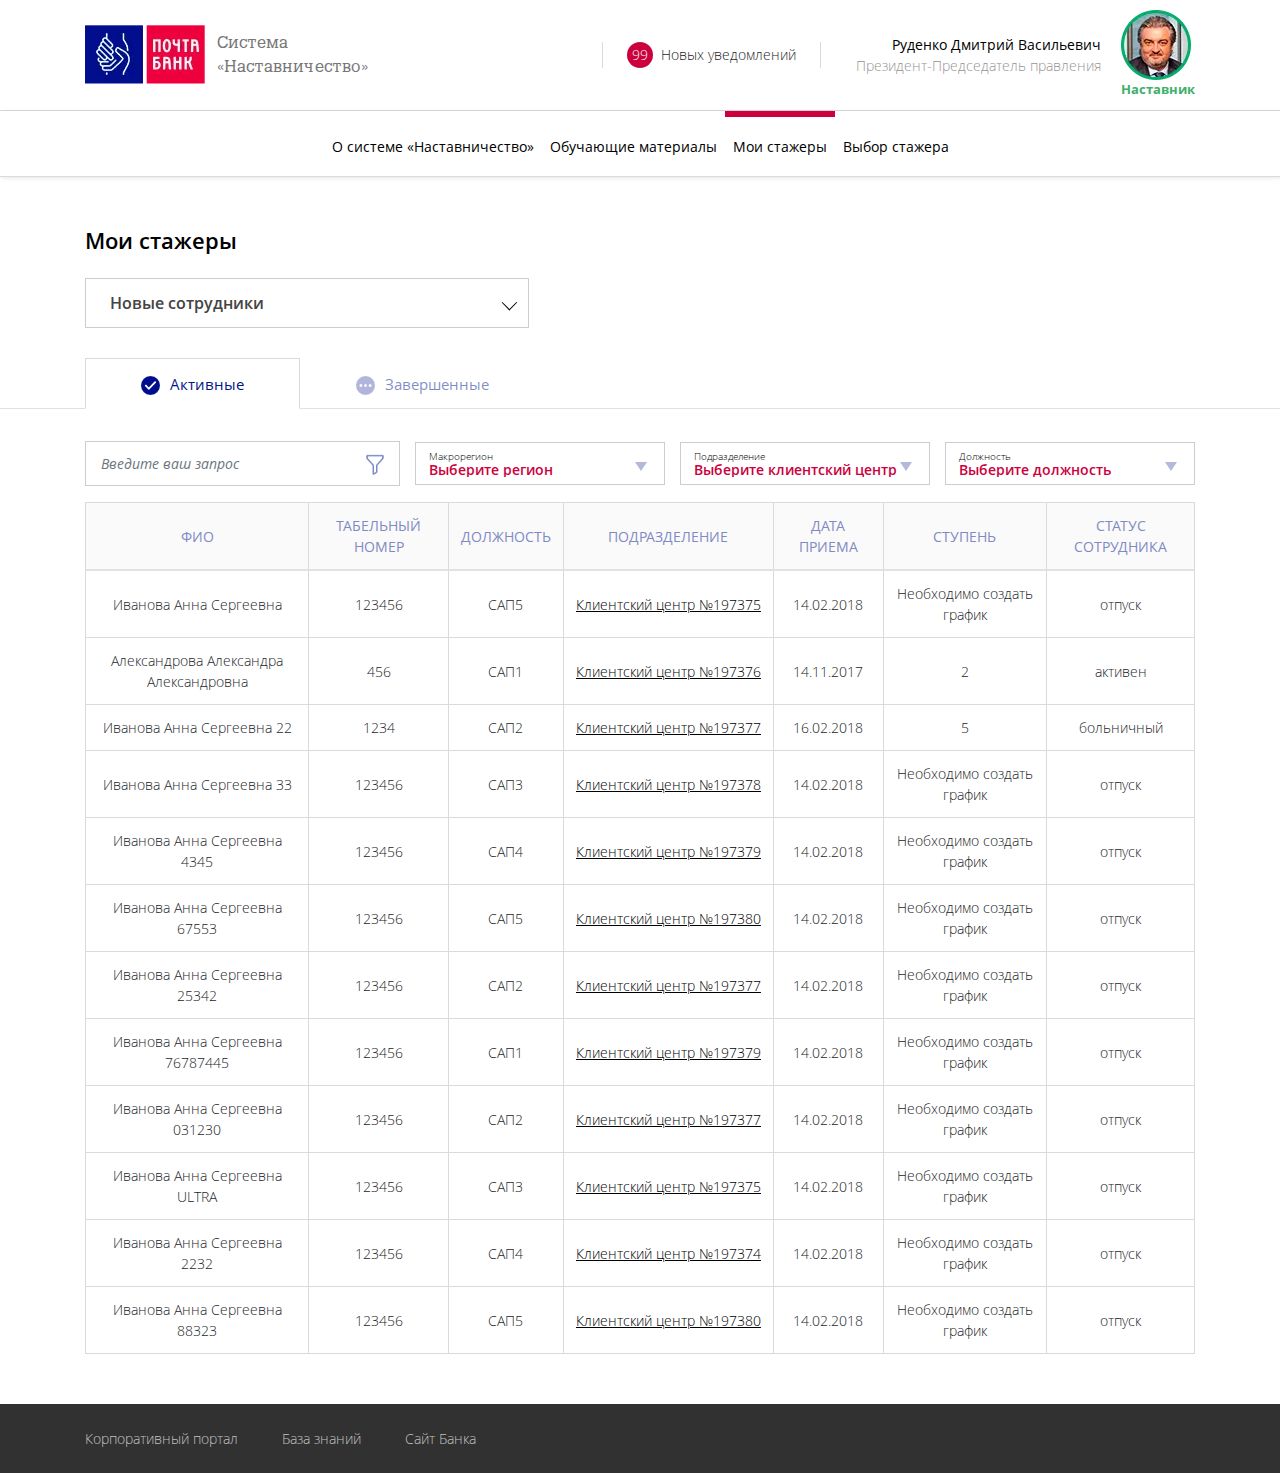
==== commit 61d34ae4: "filtering tables" ====
--- a/pochta_bank_test/index.html
+++ b/pochta_bank_test/index.html
@@ -23,7 +23,7 @@
     <link rel="apple-touch-icon" sizes="167x167" href="img/favicons/apple-touch-icon-167x167.png">
     <link rel="apple-touch-icon" sizes="180x180" href="img/favicons/apple-touch-icon-180x180.png">
     <link rel="apple-touch-icon" sizes="1024x1024" href="img/favicons/apple-touch-icon-1024x1024.png">
-    <link rel="stylesheet" href="styles/main.min.css">
+    <link rel="stylesheet" href="styles/main.css">
   </head>
   <body>
     <header>
@@ -99,12 +99,13 @@
               <nav class="navbar">
                 <form class="form-inline">
                   <div class="search_field">
-                    <input class="form-control" type="text" placeholder="Введите ваш запрос" aria-label="Search">
+                    <input class="form-control search_input" type="text" placeholder="Введите ваш запрос" aria-label="Search">
                     <button class="search_submit" type="submit"><img src="img/filter.png" alt="Filter"></button>
                   </div>
                   <div class="select"> 
                     <label class="select_sup_label" for="state">Макрорегион        </label>
-                    <select class="js-example-basic-single" name="state" id="state">
+                    <select class="js-example-basic-single select_state" name="state" id="state">
+                      <option value="">Выберите регион</option>
                       <option value="moscow">Москва</option>
                       <option value="north">Север</option>
                       <option value="ural">Урал</option>
@@ -115,37 +116,25 @@
                   </div>
                   <div class="select">
                     <label class="select_sup_label" for="units">Подразделение          </label>
-                    <select class="js-example-basic-single" name="units" id="units">
+                    <select class="js-example-basic-single select_units" name="units" id="units">
+                      <option value="">Выберите клиентский центр</option>
                       <option value="197375">Клиентский центр №197375</option>
-                      <option value="197375">Клиентский центр №197376</option>
-                      <option value="197375">Клиентский центр №197377</option>
-                      <option value="197375">Клиентский центр №197378</option>
-                      <option value="197375">Клиентский центр №197379</option>
-                      <option value="197375">Клиентский центр №197380</option>
-                      <option value="197375">Клиентский центр №197375</option>
-                      <option value="197375">Клиентский центр №197376</option>
-                      <option value="197375">Клиентский центр №197377</option>
-                      <option value="197375">Клиентский центр №197378</option>
-                      <option value="197375">Клиентский центр №197379</option>
-                      <option value="197375">Клиентский центр №197380</option>
-                      <option value="197375">Клиентский центр №197380</option>
-                      <option value="197375">Клиентский центр №197375</option>
-                      <option value="197375">Клиентский центр №197376</option>
-                      <option value="197375">Клиентский центр №197377</option>
-                      <option value="197375">Клиентский центр №197378</option>
-                      <option value="197375">Клиентский центр №197379</option>
-                      <option value="197375">Клиентский центр №197380</option>
+                      <option value="197376">Клиентский центр №197376</option>
+                      <option value="197377">Клиентский центр №197377</option>
+                      <option value="197378">Клиентский центр №197378</option>
+                      <option value="197379">Клиентский центр №197379</option>
+                      <option value="197380">Клиентский центр №197380</option>
                     </select>
                   </div>
                   <div class="select">
                     <label class="select_sup_label" for="position">Должность      </label>
-                    <select class="js-example-basic-single" name="position" id="position">
-                      <option value="sap">САП</option>
-                      <option value="sap">САП1</option>
-                      <option value="sap">САП2</option>
-                      <option value="sap">САП3</option>
-                      <option value="sap">САП4</option>
-                      <option value="sap">САП5</option>
+                    <select class="js-example-basic-single select_position" name="position" id="position">
+                      <option value="">Выберите должность</option>
+                      <option value="САП1">САП1</option>
+                      <option value="САП2">САП2</option>
+                      <option value="САП3">САП3</option>
+                      <option value="САП4">САП4</option>
+                      <option value="САП5">САП5</option>
                     </select>
                   </div>
                 </form>
@@ -155,7 +144,7 @@
               <div></div>
             </div>
             <div class="table table1">  
-              <table class="table-hover">
+              <table class="table-hover" id="table1">
                 <thead>
                   <tr>
                     <th scope="col">ФИО</th>
@@ -168,110 +157,110 @@
                   </tr>
                 </thead>
                 <tbody>
-                  <tr>           
+                  <tr data-region="moscow">         
                     <td>Иванова Анна Сергеевна</td>
                     <td>123456</td>
-                    <td>САП</td>
+                    <td>САП5</td>
                     <td> <a class="table_units_a" href="#">Клиентский центр №197375</a></td>
                     <td>14.02.2018</td>
                     <td>Необходимо создать график</td>
                     <td>отпуск</td>
                   </tr>
-                  <tr>           
+                  <tr data-region="ural">          
                     <td>Александрова Александра Александровна</td>
                     <td>456</td>
-                    <td>САП</td>
-                    <td> <a class="table_units_a" href="#">Клиентский центр №197375</a></td>
+                    <td>САП1</td>
+                    <td> <a class="table_units_a" href="#">Клиентский центр №197376</a></td>
                     <td>14.11.2017</td>
                     <td>2</td>
                     <td>активен</td>
                   </tr>
-                  <tr>           
-                    <td>Иванова Анна Сергеевна</td>
+                  <tr data-region="north">
+                    <td>Иванова Анна Сергеевна 22</td>
                     <td>1234</td>
-                    <td>САП</td>
-                    <td> <a class="table_units_a" href="#">Клиентский центр №197375</a></td>
+                    <td>САП2</td>
+                    <td> <a class="table_units_a" href="#">Клиентский центр №197377</a></td>
                     <td>16.02.2018</td>
                     <td>5</td>
                     <td>больничный</td>
                   </tr>
-                  <tr>           
-                    <td>Иванова Анна Сергеевна</td>
-                    <td>123456</td>
-                    <td>САП</td>
+                  <tr data-region="moscow">     
+                    <td>Иванова Анна Сергеевна 33</td>
+                    <td>123456</td>
+                    <td>САП3</td>
+                    <td> <a class="table_units_a" href="#">Клиентский центр №197378</a></td>
+                    <td>14.02.2018</td>
+                    <td>Необходимо создать график</td>
+                    <td>отпуск</td>
+                  </tr>
+                  <tr data-region="moscow">           
+                    <td>Иванова Анна Сергеевна 4345</td>
+                    <td>123456</td>
+                    <td>САП4</td>
+                    <td> <a class="table_units_a" href="#">Клиентский центр №197379</a></td>
+                    <td>14.02.2018</td>
+                    <td>Необходимо создать график</td>
+                    <td>отпуск</td>
+                  </tr>
+                  <tr data-region="sibir">
+                    <td>Иванова Анна Сергеевна 67553</td>
+                    <td>123456</td>
+                    <td>САП5</td>
+                    <td> <a class="table_units_a" href="#">Клиентский центр №197380</a></td>
+                    <td>14.02.2018</td>
+                    <td>Необходимо создать график</td>
+                    <td>отпуск</td>
+                  </tr>
+                  <tr data-region="sibir">         
+                    <td>Иванова Анна Сергеевна 25342</td>
+                    <td>123456</td>
+                    <td>САП2</td>
+                    <td> <a class="table_units_a" href="#">Клиентский центр №197377</a></td>
+                    <td>14.02.2018</td>
+                    <td>Необходимо создать график</td>
+                    <td>отпуск</td>
+                  </tr>
+                  <tr data-region="sibir">          
+                    <td>Иванова Анна Сергеевна 76787445</td>
+                    <td>123456</td>
+                    <td>САП1</td>
+                    <td> <a class="table_units_a" href="#">Клиентский центр №197379</a></td>
+                    <td>14.02.2018</td>
+                    <td>Необходимо создать график</td>
+                    <td>отпуск</td>
+                  </tr>
+                  <tr data-region="povolzhie_north">           
+                    <td>Иванова Анна Сергеевна 031230</td>
+                    <td>123456</td>
+                    <td>САП2</td>
+                    <td> <a class="table_units_a" href="#">Клиентский центр №197377</a></td>
+                    <td>14.02.2018</td>
+                    <td>Необходимо создать график</td>
+                    <td>отпуск</td>
+                  </tr>
+                  <tr data-region="povolzhie_south">           
+                    <td>Иванова Анна Сергеевна ULTRA</td>
+                    <td>123456</td>
+                    <td>САП3</td>
                     <td> <a class="table_units_a" href="#">Клиентский центр №197375</a></td>
                     <td>14.02.2018</td>
                     <td>Необходимо создать график</td>
                     <td>отпуск</td>
                   </tr>
-                  <tr>           
-                    <td>Иванова Анна Сергеевна</td>
-                    <td>123456</td>
-                    <td>САП</td>
-                    <td> <a class="table_units_a" href="#">Клиентский центр №197375</a></td>
-                    <td>14.02.2018</td>
-                    <td>Необходимо создать график</td>
-                    <td>отпуск</td>
-                  </tr>
-                  <tr>           
-                    <td>Иванова Анна Сергеевна</td>
-                    <td>123456</td>
-                    <td>САП</td>
-                    <td> <a class="table_units_a" href="#">Клиентский центр №197375</a></td>
-                    <td>14.02.2018</td>
-                    <td>Необходимо создать график</td>
-                    <td>отпуск</td>
-                  </tr>
-                  <tr>           
-                    <td>Иванова Анна Сергеевна</td>
-                    <td>123456</td>
-                    <td>САП</td>
-                    <td> <a class="table_units_a" href="#">Клиентский центр №197375</a></td>
-                    <td>14.02.2018</td>
-                    <td>Необходимо создать график</td>
-                    <td>отпуск</td>
-                  </tr>
-                  <tr>           
-                    <td>Иванова Анна Сергеевна</td>
-                    <td>123456</td>
-                    <td>САП</td>
-                    <td> <a class="table_units_a" href="#">Клиентский центр №197375</a></td>
-                    <td>14.02.2018</td>
-                    <td>Необходимо создать график</td>
-                    <td>отпуск</td>
-                  </tr>
-                  <tr>           
-                    <td>Иванова Анна Сергеевна</td>
-                    <td>123456</td>
-                    <td>САП</td>
-                    <td> <a class="table_units_a" href="#">Клиентский центр №197375</a></td>
-                    <td>14.02.2018</td>
-                    <td>Необходимо создать график</td>
-                    <td>отпуск</td>
-                  </tr>
-                  <tr>           
-                    <td>Иванова Анна Сергеевна</td>
-                    <td>123456</td>
-                    <td>САП</td>
-                    <td> <a class="table_units_a" href="#">Клиентский центр №197375</a></td>
-                    <td>14.02.2018</td>
-                    <td>Необходимо создать график</td>
-                    <td>отпуск</td>
-                  </tr>
-                  <tr>           
-                    <td>Иванова Анна Сергеевна</td>
-                    <td>123456</td>
-                    <td>САП</td>
-                    <td> <a class="table_units_a" href="#">Клиентский центр №197375</a></td>
-                    <td>14.02.2018</td>
-                    <td>Необходимо создать график</td>
-                    <td>отпуск</td>
-                  </tr>
-                  <tr>           
-                    <td>Иванова Анна Сергеевна</td>
-                    <td>123456</td>
-                    <td>САП</td>
-                    <td> <a class="table_units_a" href="#">Клиентский центр №197375</a></td>
+                  <tr data-region="povolzhie_south">           
+                    <td>Иванова Анна Сергеевна 2232</td>
+                    <td>123456</td>
+                    <td>САП4</td>
+                    <td> <a class="table_units_a" href="#">Клиентский центр №197374</a></td>
+                    <td>14.02.2018</td>
+                    <td>Необходимо создать график</td>
+                    <td>отпуск</td>
+                  </tr>
+                  <tr data-region="sibir">           
+                    <td>Иванова Анна Сергеевна 88323</td>
+                    <td>123456</td>
+                    <td>САП5</td>
+                    <td> <a class="table_units_a" href="#">Клиентский центр №197380</a></td>
                     <td>14.02.2018</td>
                     <td>Необходимо создать график</td>
                     <td>отпуск</td>
@@ -285,12 +274,13 @@
               <nav class="navbar">
                 <form class="form-inline">
                   <div class="search_field">
-                    <input class="form-control" type="text" placeholder="Введите ваш запрос" aria-label="Search">
+                    <input class="form-control search_input" type="text" placeholder="Введите ваш запрос" aria-label="Search">
                     <button class="search_submit" type="submit"><img src="img/filter.png" alt="Filter"></button>
                   </div>
                   <div class="select"> 
                     <label class="select_sup_label" for="state2">Макрорегион        </label>
-                    <select class="js-example-basic-single" name="state" id="state2">
+                    <select class="js-example-basic-single select_state" name="state" id="state2">
+                      <option value="">Выберите регион</option>
                       <option value="moscow">Москва</option>
                       <option value="north">Север</option>
                       <option value="ural">Урал</option>
@@ -301,24 +291,25 @@
                   </div>
                   <div class="select">
                     <label class="select_sup_label" for="units2">Подразделение          </label>
-                    <select class="js-example-basic-single" name="units" id="units2">
+                    <select class="js-example-basic-single select_units" name="units" id="units2">
+                      <option value="">Выберите клиентский центр</option>
                       <option value="197375">Клиентский центр №197375</option>
-                      <option value="197375">Клиентский центр №197376</option>
-                      <option value="197375">Клиентский центр №197377</option>
-                      <option value="197375">Клиентский центр №197378</option>
-                      <option value="197375">Клиентский центр №197379</option>
-                      <option value="197375">Клиентский центр №197380</option>
+                      <option value="197376">Клиентский центр №197376</option>
+                      <option value="197377">Клиентский центр №197377</option>
+                      <option value="197378">Клиентский центр №197378</option>
+                      <option value="197379">Клиентский центр №197379</option>
+                      <option value="197380">Клиентский центр №197380</option>
                     </select>
                   </div>
                   <div class="select">
                     <label class="select_sup_label" for="position2">Должность      </label>
-                    <select class="js-example-basic-single" name="position" id="position2">
-                      <option value="sap">САП</option>
-                      <option value="sap">САП1</option>
-                      <option value="sap">САП2</option>
-                      <option value="sap">САП3</option>
-                      <option value="sap">САП4</option>
-                      <option value="sap">САП5</option>
+                    <select class="js-example-basic-single select_position" name="position" id="position2">
+                      <option value="">Выберите должность</option>
+                      <option value="САП1">САП1</option>
+                      <option value="САП2">САП2</option>
+                      <option value="САП3">САП3</option>
+                      <option value="САП4">САП4</option>
+                      <option value="САП5">САП5</option>
                     </select>
                   </div>
                 </form>
@@ -341,110 +332,110 @@
                   </tr>
                 </thead>
                 <tbody>
-                  <tr>           
+                  <tr data-region="moscow">         
                     <td>Иванова Анна Сергеевна</td>
                     <td>123456</td>
-                    <td>САП</td>
+                    <td>САП5</td>
                     <td> <a class="table_units_a" href="#">Клиентский центр №197375</a></td>
                     <td>14.02.2018</td>
                     <td>Необходимо создать график</td>
                     <td>отпуск</td>
                   </tr>
-                  <tr>           
+                  <tr data-region="ural">          
                     <td>Александрова Александра Александровна</td>
                     <td>456</td>
-                    <td>САП</td>
-                    <td> <a class="table_units_a" href="#">Клиентский центр №197375</a></td>
+                    <td>САП1</td>
+                    <td> <a class="table_units_a" href="#">Клиентский центр №197376</a></td>
                     <td>14.11.2017</td>
                     <td>2</td>
                     <td>активен</td>
                   </tr>
-                  <tr>           
-                    <td>Иванова Анна Сергеевна</td>
+                  <tr data-region="north">
+                    <td>Иванова Анна Сергеевна 22</td>
                     <td>1234</td>
-                    <td>САП</td>
-                    <td> <a class="table_units_a" href="#">Клиентский центр №197375</a></td>
+                    <td>САП2</td>
+                    <td> <a class="table_units_a" href="#">Клиентский центр №197377</a></td>
                     <td>16.02.2018</td>
                     <td>5</td>
                     <td>больничный</td>
                   </tr>
-                  <tr>           
-                    <td>Иванова Анна Сергеевна</td>
-                    <td>123456</td>
-                    <td>САП</td>
+                  <tr data-region="moscow">     
+                    <td>Иванова Анна Сергеевна 33</td>
+                    <td>123456</td>
+                    <td>САП3</td>
+                    <td> <a class="table_units_a" href="#">Клиентский центр №197378</a></td>
+                    <td>14.02.2018</td>
+                    <td>Необходимо создать график</td>
+                    <td>отпуск</td>
+                  </tr>
+                  <tr data-region="moscow">           
+                    <td>Иванова Анна Сергеевна 4345</td>
+                    <td>123456</td>
+                    <td>САП4</td>
+                    <td> <a class="table_units_a" href="#">Клиентский центр №197379</a></td>
+                    <td>14.02.2018</td>
+                    <td>Необходимо создать график</td>
+                    <td>отпуск</td>
+                  </tr>
+                  <tr data-region="sibir">
+                    <td>Иванова Анна Сергеевна 67553</td>
+                    <td>123456</td>
+                    <td>САП5</td>
+                    <td> <a class="table_units_a" href="#">Клиентский центр №197380</a></td>
+                    <td>14.02.2018</td>
+                    <td>Необходимо создать график</td>
+                    <td>отпуск</td>
+                  </tr>
+                  <tr data-region="sibir">         
+                    <td>Иванова Анна Сергеевна 25342</td>
+                    <td>123456</td>
+                    <td>САП2</td>
+                    <td> <a class="table_units_a" href="#">Клиентский центр №197377</a></td>
+                    <td>14.02.2018</td>
+                    <td>Необходимо создать график</td>
+                    <td>отпуск</td>
+                  </tr>
+                  <tr data-region="sibir">          
+                    <td>Иванова Анна Сергеевна 76787445</td>
+                    <td>123456</td>
+                    <td>САП1</td>
+                    <td> <a class="table_units_a" href="#">Клиентский центр №197379</a></td>
+                    <td>14.02.2018</td>
+                    <td>Необходимо создать график</td>
+                    <td>отпуск</td>
+                  </tr>
+                  <tr data-region="povolzhie_north">           
+                    <td>Иванова Анна Сергеевна 031230</td>
+                    <td>123456</td>
+                    <td>САП2</td>
+                    <td> <a class="table_units_a" href="#">Клиентский центр №197377</a></td>
+                    <td>14.02.2018</td>
+                    <td>Необходимо создать график</td>
+                    <td>отпуск</td>
+                  </tr>
+                  <tr data-region="povolzhie_south">           
+                    <td>Иванова Анна Сергеевна ULTRA</td>
+                    <td>123456</td>
+                    <td>САП3</td>
                     <td> <a class="table_units_a" href="#">Клиентский центр №197375</a></td>
                     <td>14.02.2018</td>
                     <td>Необходимо создать график</td>
                     <td>отпуск</td>
                   </tr>
-                  <tr>           
-                    <td>Иванова Анна Сергеевна</td>
-                    <td>123456</td>
-                    <td>САП</td>
-                    <td> <a class="table_units_a" href="#">Клиентский центр №197375</a></td>
-                    <td>14.02.2018</td>
-                    <td>Необходимо создать график</td>
-                    <td>отпуск</td>
-                  </tr>
-                  <tr>           
-                    <td>Иванова Анна Сергеевна</td>
-                    <td>123456</td>
-                    <td>САП</td>
-                    <td> <a class="table_units_a" href="#">Клиентский центр №197375</a></td>
-                    <td>14.02.2018</td>
-                    <td>Необходимо создать график</td>
-                    <td>отпуск</td>
-                  </tr>
-                  <tr>           
-                    <td>Иванова Анна Сергеевна</td>
-                    <td>123456</td>
-                    <td>САП</td>
-                    <td> <a class="table_units_a" href="#">Клиентский центр №197375</a></td>
-                    <td>14.02.2018</td>
-                    <td>Необходимо создать график</td>
-                    <td>отпуск</td>
-                  </tr>
-                  <tr>           
-                    <td>Иванова Анна Сергеевна</td>
-                    <td>123456</td>
-                    <td>САП</td>
-                    <td> <a class="table_units_a" href="#">Клиентский центр №197375</a></td>
-                    <td>14.02.2018</td>
-                    <td>Необходимо создать график</td>
-                    <td>отпуск</td>
-                  </tr>
-                  <tr>           
-                    <td>Иванова Анна Сергеевна</td>
-                    <td>123456</td>
-                    <td>САП</td>
-                    <td> <a class="table_units_a" href="#">Клиентский центр №197375</a></td>
-                    <td>14.02.2018</td>
-                    <td>Необходимо создать график</td>
-                    <td>отпуск</td>
-                  </tr>
-                  <tr>           
-                    <td>Иванова Анна Сергеевна</td>
-                    <td>123456</td>
-                    <td>САП</td>
-                    <td> <a class="table_units_a" href="#">Клиентский центр №197375</a></td>
-                    <td>14.02.2018</td>
-                    <td>Необходимо создать график</td>
-                    <td>отпуск</td>
-                  </tr>
-                  <tr>           
-                    <td>Иванова Анна Сергеевна</td>
-                    <td>123456</td>
-                    <td>САП</td>
-                    <td> <a class="table_units_a" href="#">Клиентский центр №197375</a></td>
-                    <td>14.02.2018</td>
-                    <td>Необходимо создать график</td>
-                    <td>отпуск</td>
-                  </tr>
-                  <tr>           
-                    <td>Иванова Анна Сергеевна</td>
-                    <td>123456</td>
-                    <td>САП</td>
-                    <td> <a class="table_units_a" href="#">Клиентский центр №197375</a></td>
+                  <tr data-region="povolzhie_south">           
+                    <td>Иванова Анна Сергеевна 2232</td>
+                    <td>123456</td>
+                    <td>САП4</td>
+                    <td> <a class="table_units_a" href="#">Клиентский центр №197374</a></td>
+                    <td>14.02.2018</td>
+                    <td>Необходимо создать график</td>
+                    <td>отпуск</td>
+                  </tr>
+                  <tr data-region="sibir">           
+                    <td>Иванова Анна Сергеевна 88323</td>
+                    <td>123456</td>
+                    <td>САП5</td>
+                    <td> <a class="table_units_a" href="#">Клиентский центр №197380</a></td>
                     <td>14.02.2018</td>
                     <td>Необходимо создать график</td>
                     <td>отпуск</td>
@@ -461,7 +452,7 @@
         <div class="row"><a class="footer_nav_a" href="#">Корпоративный портал</a><a class="footer_nav_a" href="#">База знаний</a><a class="footer_nav_a" href="#">Сайт Банка</a></div>
       </div>
     </footer>
-    <script src="js/main.min.js"></script>
-    <script src="js/vendor.min.js"></script>
+    <script src="js/main.js"></script>
+    <script src="js/vendor.js"></script>
   </body>
 </html>